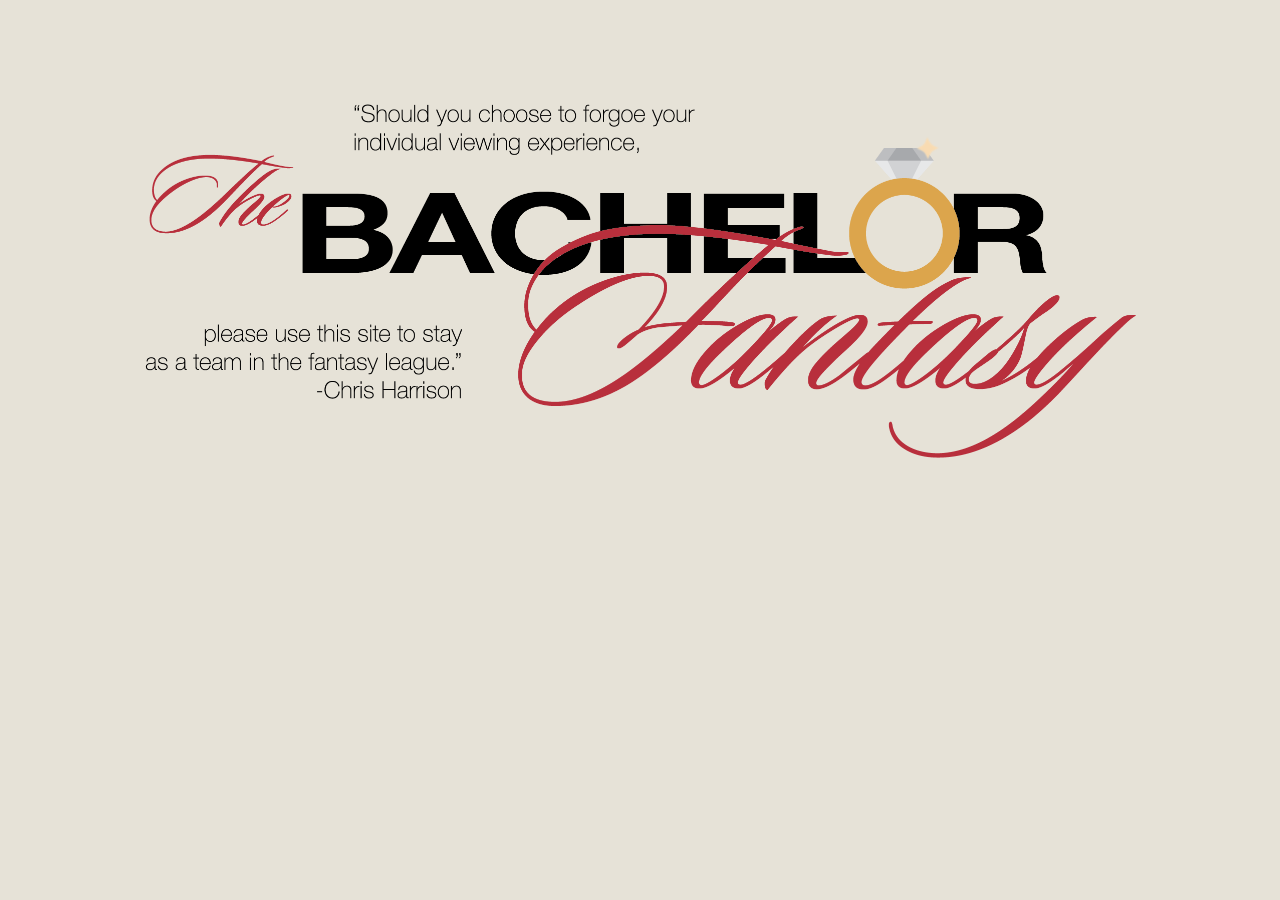
==== Final Project/index.html @ 85d30828 "Homework 5" ====
<!DOCTYPE html>
<html lang="en">
<head>
  <meta charset="utf-8">
  <meta http-equiv="X-UA-Compatible" content="IE=edge">
  <meta name="viewport" content="width=device-width, initial-scale=1">

  <title>Bachelor Fantasy</title>

  <link rel="stylesheet" href="css/normalize.css">
  <link rel="stylesheet" href="css/style.css">
</head>
<body>
	<div class="page">
		<div class="hero-logo">
			<img src="images/hero-logo-2.png" alt="hero logo">
			<!--<div class="top-quote">
				<p>"Should you choose to forgoe your</p> 
				<p>individual viewing experience,</p>
			</div>
			<div class="bottom-quote">
				<p>please use this site to stay</p>
				<p>as a team in the fantasy league."</p>
				<p>-Chris Harrison</p>
			</div> -->
		</div>
	</div>
</body>
</html>
---- Final Project/css/style.css ----
html {
	font-size: 16px;
}


body {
	background-color: #e6e2d7;
}

.page {
	max-width: 100%;
	margin: 0 auto;
}

.hero-logo {
	padding: 100px 20px 20px 20px;
	height: 600px;

}

.hero-logo p {
	margin: 0;
	z-index: .5;
	font-size: .8rem;
}

.hero-logo img {
	position: relative;
	display: block;
	margin: auto;
	max-width: 80%;
}

.top-quote, .bottom-quote {
	display: inline-block;
	position: absolute;
}

.top-quote {
	top: 15%;
	left: 30%;
}

.bottom-quote {
	top: 45%;
	left: 12%;
	text-align: right;

}
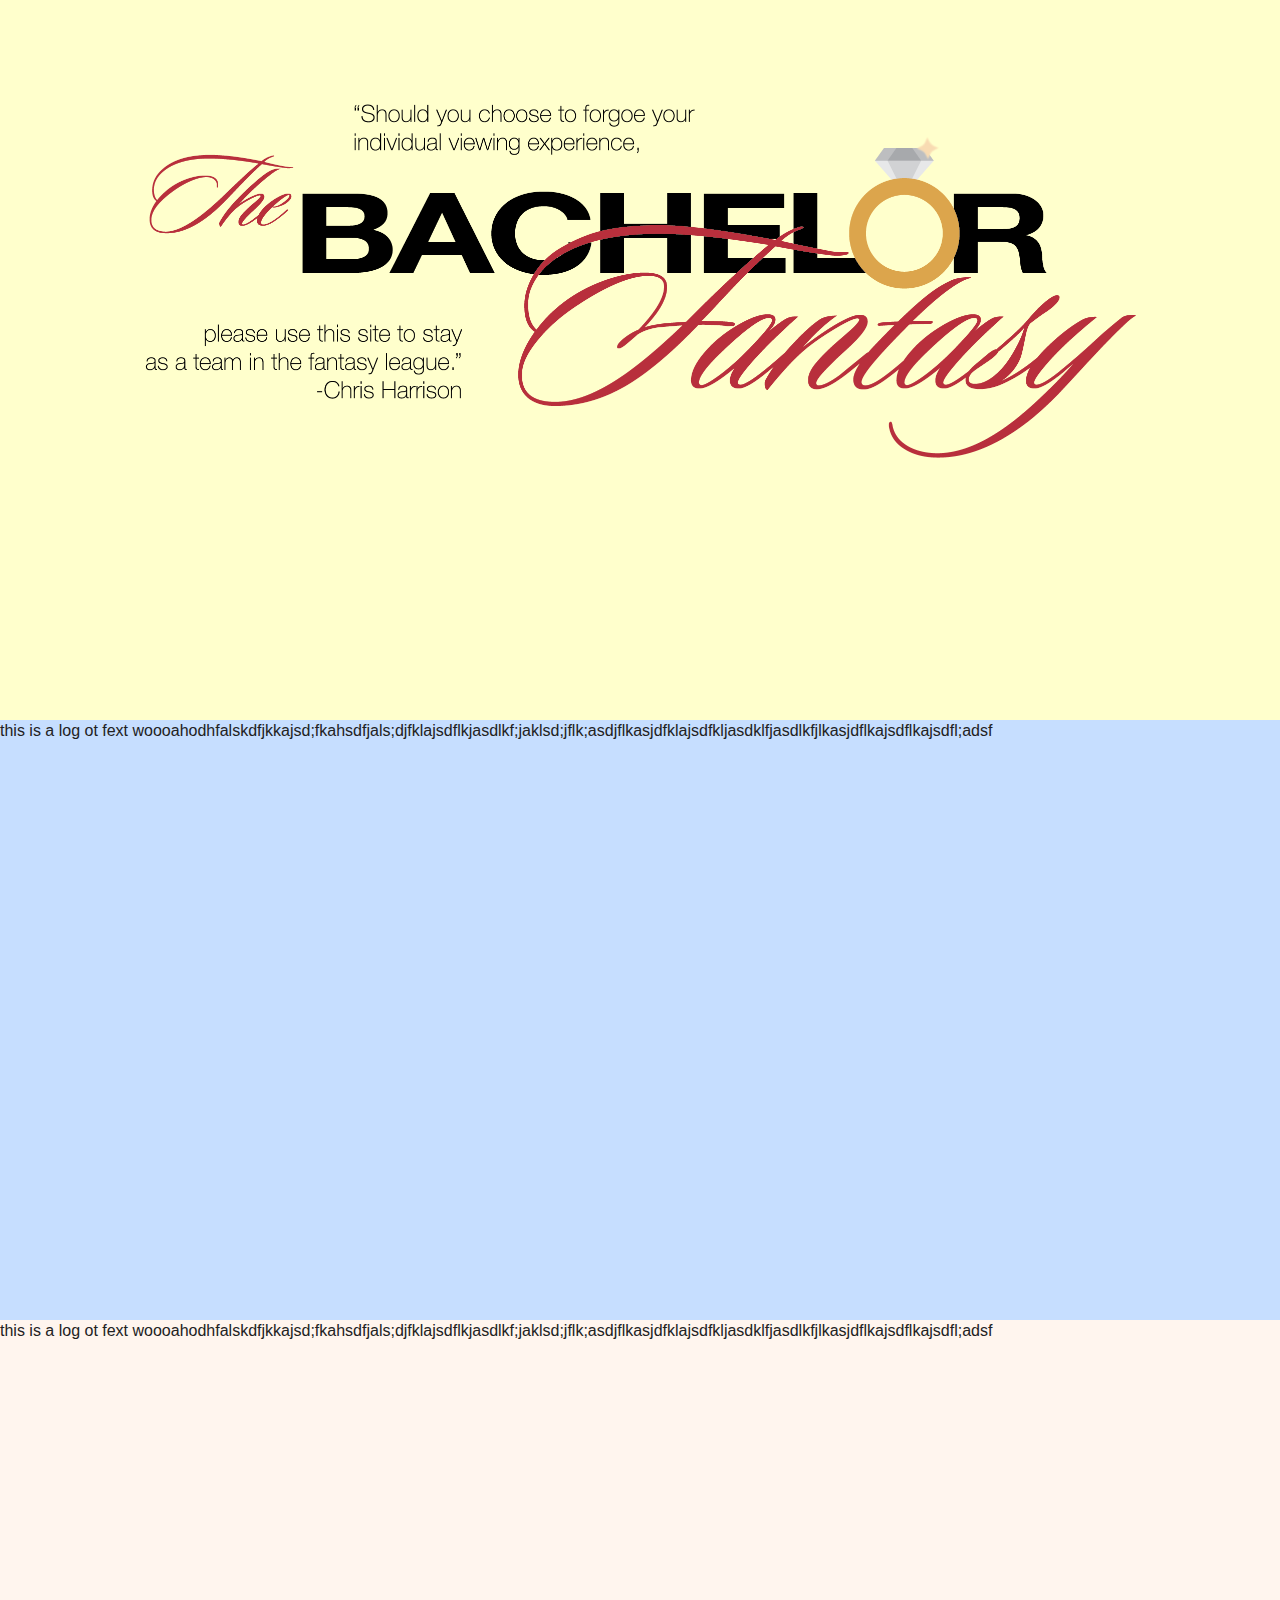
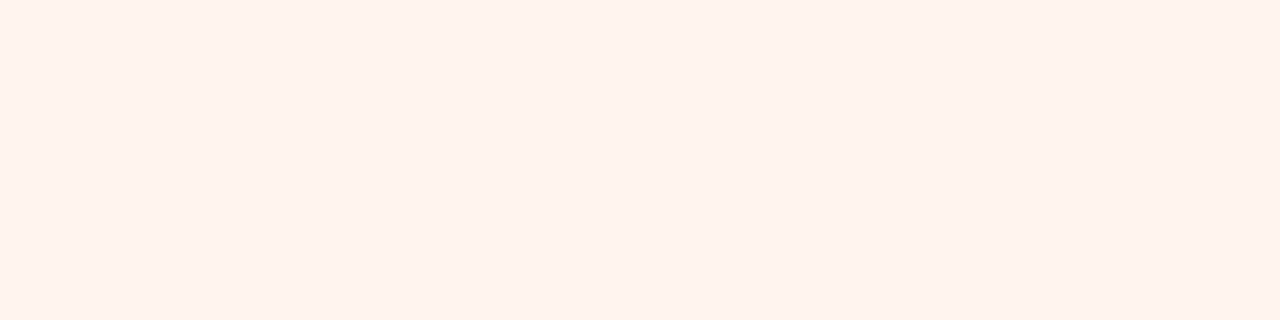
==== commit 432cc8f7: "Final Project updates" ====
--- a/Final Project/index.html
+++ b/Final Project/index.html
@@ -1,29 +1,62 @@
-<!DOCTYPE html>
-<html lang="en">
-<head>
-  <meta charset="utf-8">
-  <meta http-equiv="X-UA-Compatible" content="IE=edge">
-  <meta name="viewport" content="width=device-width, initial-scale=1">
+<!doctype html>
+<html class="no-js" lang="">
+    <head>
+        <meta charset="utf-8">
+        <meta http-equiv="X-UA-Compatible" content="IE=edge">
+        <title></title>
+        <meta name="description" content="">
+        <meta name="viewport" content="width=device-width, initial-scale=1">
 
-  <title>Bachelor Fantasy</title>
+        <link rel="apple-touch-icon" href="apple-touch-icon.png">
+        <!-- Place favicon.ico in the root directory -->
 
-  <link rel="stylesheet" href="css/normalize.css">
-  <link rel="stylesheet" href="css/style.css">
-</head>
-<body>
-	<div class="page">
-		<div class="hero-logo">
-			<img src="images/hero-logo-2.png" alt="hero logo">
-			<!--<div class="top-quote">
-				<p>"Should you choose to forgoe your</p> 
-				<p>individual viewing experience,</p>
-			</div>
-			<div class="bottom-quote">
-				<p>please use this site to stay</p>
-				<p>as a team in the fantasy league."</p>
-				<p>-Chris Harrison</p>
-			</div> -->
-		</div>
-	</div>
-</body>
-</html>+        <link rel="stylesheet" href="css/normalize.css">
+        <link rel="stylesheet" href="css/main.css">
+        <script src="js/vendor/modernizr-2.8.3.min.js"></script>
+    </head>
+    <body>
+        <!--[if lt IE 8]>
+            <p class="browserupgrade">You are using an <strong>outdated</strong> browser. Please <a href="http://browsehappy.com/">upgrade your browser</a> to improve your experience.</p>
+        <![endif]-->
+
+        <!-- Add your site or application content here -->
+
+    <div class="page">
+        <div class="hero-logo">
+            <img src="img/hero-logo-2.png" alt="hero logo">
+            <!--<div class="top-quote">
+                <p>"Should you choose to forgo your</p> 
+                <p>individual viewing experience,</p>
+            </div>
+            <div class="bottom-quote">
+                <p>please use this site to stay</p>
+                <p>as a team in the fantasy league."</p>
+                <p>-Chris Harrison</p>
+            </div> !-->
+        </div>
+        <div class="homepage-about">
+            <p>this is a log ot fext woooahodhfalskdfjkkajsd;fkahsdfjals;djfklajsdflkjasdlkf;jaklsd;jflk;asdjflkasjdfklajsdfkljasdklfjasdlkfjlkasjdflkajsdflkajsdfl;adsf</p>
+        </div>   
+        <div class="homepage-contestants">
+            <p>this is a log ot fext woooahodhfalskdfjkkajsd;fkahsdfjals;djfklajsdflkjasdlkf;jaklsd;jflk;asdjflkasjdfklajsdfkljasdklfjasdlkfjlkasjdflkajsdflkajsdfl;adsf</p>
+        </div>  
+    </div>
+
+
+
+        <script src="http://ajax.googleapis.com/ajax/libs/jquery/1.11.2/jquery.min.js"></script>
+        <script>window.jQuery || document.write('<script src="js/vendor/jquery-1.11.2.min.js"><\/script>')</script>
+        <script src="js/plugins.js"></script>
+        <script src="js/main.js"></script>
+
+        <!-- Google Analytics: change UA-XXXXX-X to be your site's ID. -->
+        <script>
+            (function(b,o,i,l,e,r){b.GoogleAnalyticsObject=l;b[l]||(b[l]=
+            function(){(b[l].q=b[l].q||[]).push(arguments)});b[l].l=+new Date;
+            e=o.createElement(i);r=o.getElementsByTagName(i)[0];
+            e.src='http://www.google-analytics.com/analytics.js';
+            r.parentNode.insertBefore(e,r)}(window,document,'script','ga'));
+            ga('create','UA-XXXXX-X','auto');ga('send','pageview');
+        </script>
+    </body>
+</html>
--- a/Final Project/css/main.css
+++ b/Final Project/css/main.css
@@ -0,0 +1,360 @@
+/*! HTML5 Boilerplate v5.0.0 | MIT License | http://h5bp.com/ */
+
+/*
+ * What follows is the result of much research on cross-browser styling.
+ * Credit left inline and big thanks to Nicolas Gallagher, Jonathan Neal,
+ * Kroc Camen, and the H5BP dev community and team.
+ */
+
+/* ==========================================================================
+   Base styles: opinionated defaults
+   ========================================================================== */
+
+html {
+    color: #222;
+    font-size: 1em;
+    line-height: 1.4;
+}
+
+/*
+ * Remove text-shadow in selection highlight:
+ * https://twitter.com/miketaylr/status/12228805301
+ *
+ * These selection rule sets have to be separate.
+ * Customize the background color to match your design.
+ */
+
+::-moz-selection {
+    background: #b3d4fc;
+    text-shadow: none;
+}
+
+::selection {
+    background: #b3d4fc;
+    text-shadow: none;
+}
+
+/*
+ * A better looking default horizontal rule
+ */
+
+hr {
+    display: block;
+    height: 1px;
+    border: 0;
+    border-top: 1px solid #ccc;
+    margin: 1em 0;
+    padding: 0;
+}
+
+/*
+ * Remove the gap between audio, canvas, iframes,
+ * images, videos and the bottom of their containers:
+ * https://github.com/h5bp/html5-boilerplate/issues/440
+ */
+
+audio,
+canvas,
+iframe,
+img,
+svg,
+video {
+    vertical-align: middle;
+}
+
+/*
+ * Remove default fieldset styles.
+ */
+
+fieldset {
+    border: 0;
+    margin: 0;
+    padding: 0;
+}
+
+/*
+ * Allow only vertical resizing of textareas.
+ */
+
+textarea {
+    resize: vertical;
+}
+
+/* ==========================================================================
+   Browser Upgrade Prompt
+   ========================================================================== */
+
+.browserupgrade {
+    margin: 0.2em 0;
+    background: #ccc;
+    color: #000;
+    padding: 0.2em 0;
+}
+
+/* ==========================================================================
+   Author's custom styles
+   ========================================================================== */
+
+
+html {
+    font-size: 16px;
+}
+
+body {
+    background-color: #ffffcc;
+}
+
+.page {
+    max-width: 100%;
+    margin: 0 auto;
+}
+
+
+/*======================
+    Hero
+    ==================*/
+
+.hero-logo {
+    padding: 100px 20px 20px 20px;
+    height: 600px;
+    background-color: #ffffcc;
+
+}
+
+.hero-logo p {
+    margin: 0;
+    z-index: .5;
+    font-size: .8rem;
+}
+
+.hero-logo img {
+    position: relative;
+    display: block;
+    margin: auto;
+    max-width: 80%;
+}
+
+.top-quote, .bottom-quote {
+    display: inline-block;
+    position: absolute;
+}
+
+.top-quote {
+    top: 15%;
+    left: 30%;
+}
+
+.bottom-quote {
+    top: 45%;
+    left: 12%;
+    text-align: right;
+
+}
+
+
+/*====================
+    Homepage About
+    =================*/
+
+.homepage-about {
+    margin: 0 auto;
+    max-width: 100%;
+    height: 600px;
+    background: #C6DEFF;
+}
+
+.homepage-about p {
+    margin: 0;
+}
+
+
+/*====================
+    Homepage Contestants
+    =================*/
+
+.homepage-contestants {
+    margin: 0 auto;
+    max-width: 100%;
+    height: 600px;
+    background: #FFF5EE;
+}
+
+.homepage-contestants p {
+    margin: 0;
+}
+
+
+
+
+
+
+
+/* ==========================================================================
+   Helper classes
+   ========================================================================== */
+
+/*
+ * Hide visually and from screen readers:
+ * http://juicystudio.com/article/screen-readers-display-none.php
+ */
+
+.hidden {
+    display: none !important;
+    visibility: hidden;
+}
+
+/*
+ * Hide only visually, but have it available for screen readers:
+ * http://snook.ca/archives/html_and_css/hiding-content-for-accessibility
+ */
+
+.visuallyhidden {
+    border: 0;
+    clip: rect(0 0 0 0);
+    height: 1px;
+    margin: -1px;
+    overflow: hidden;
+    padding: 0;
+    position: absolute;
+    width: 1px;
+}
+
+/*
+ * Extends the .visuallyhidden class to allow the element
+ * to be focusable when navigated to via the keyboard:
+ * https://www.drupal.org/node/897638
+ */
+
+.visuallyhidden.focusable:active,
+.visuallyhidden.focusable:focus {
+    clip: auto;
+    height: auto;
+    margin: 0;
+    overflow: visible;
+    position: static;
+    width: auto;
+}
+
+/*
+ * Hide visually and from screen readers, but maintain layout
+ */
+
+.invisible {
+    visibility: hidden;
+}
+
+/*
+ * Clearfix: contain floats
+ *
+ * For modern browsers
+ * 1. The space content is one way to avoid an Opera bug when the
+ *    `contenteditable` attribute is included anywhere else in the document.
+ *    Otherwise it causes space to appear at the top and bottom of elements
+ *    that receive the `clearfix` class.
+ * 2. The use of `table` rather than `block` is only necessary if using
+ *    `:before` to contain the top-margins of child elements.
+ */
+
+.clearfix:before,
+.clearfix:after {
+    content: " "; /* 1 */
+    display: table; /* 2 */
+}
+
+.clearfix:after {
+    clear: both;
+}
+
+/* ==========================================================================
+   EXAMPLE Media Queries for Responsive Design.
+   These examples override the primary ('mobile first') styles.
+   Modify as content requires.
+   ========================================================================== */
+
+@media only screen and (min-width: 35em) {
+    /* Style adjustments for viewports that meet the condition */
+}
+
+@media print,
+       (-o-min-device-pixel-ratio: 5/4),
+       (-webkit-min-device-pixel-ratio: 1.25),
+       (min-resolution: 120dpi) {
+    /* Style adjustments for high resolution devices */
+}
+
+/* ==========================================================================
+   Print styles.
+   Inlined to avoid the additional HTTP request:
+   http://www.phpied.com/delay-loading-your-print-css/
+   ========================================================================== */
+
+@media print {
+    *,
+    *:before,
+    *:after {
+        background: transparent !important;
+        color: #000 !important; /* Black prints faster:
+                                   http://www.sanbeiji.com/archives/953 */
+        box-shadow: none !important;
+        text-shadow: none !important;
+    }
+
+    a,
+    a:visited {
+        text-decoration: underline;
+    }
+
+    a[href]:after {
+        content: " (" attr(href) ")";
+    }
+
+    abbr[title]:after {
+        content: " (" attr(title) ")";
+    }
+
+    /*
+     * Don't show links that are fragment identifiers,
+     * or use the `javascript:` pseudo protocol
+     */
+
+    a[href^="#"]:after,
+    a[href^="javascript:"]:after {
+        content: "";
+    }
+
+    pre,
+    blockquote {
+        border: 1px solid #999;
+        page-break-inside: avoid;
+    }
+
+    /*
+     * Printing Tables:
+     * http://css-discuss.incutio.com/wiki/Printing_Tables
+     */
+
+    thead {
+        display: table-header-group;
+    }
+
+    tr,
+    img {
+        page-break-inside: avoid;
+    }
+
+    img {
+        max-width: 100% !important;
+    }
+
+    p,
+    h2,
+    h3 {
+        orphans: 3;
+        widows: 3;
+    }
+
+    h2,
+    h3 {
+        page-break-after: avoid;
+    }
+}
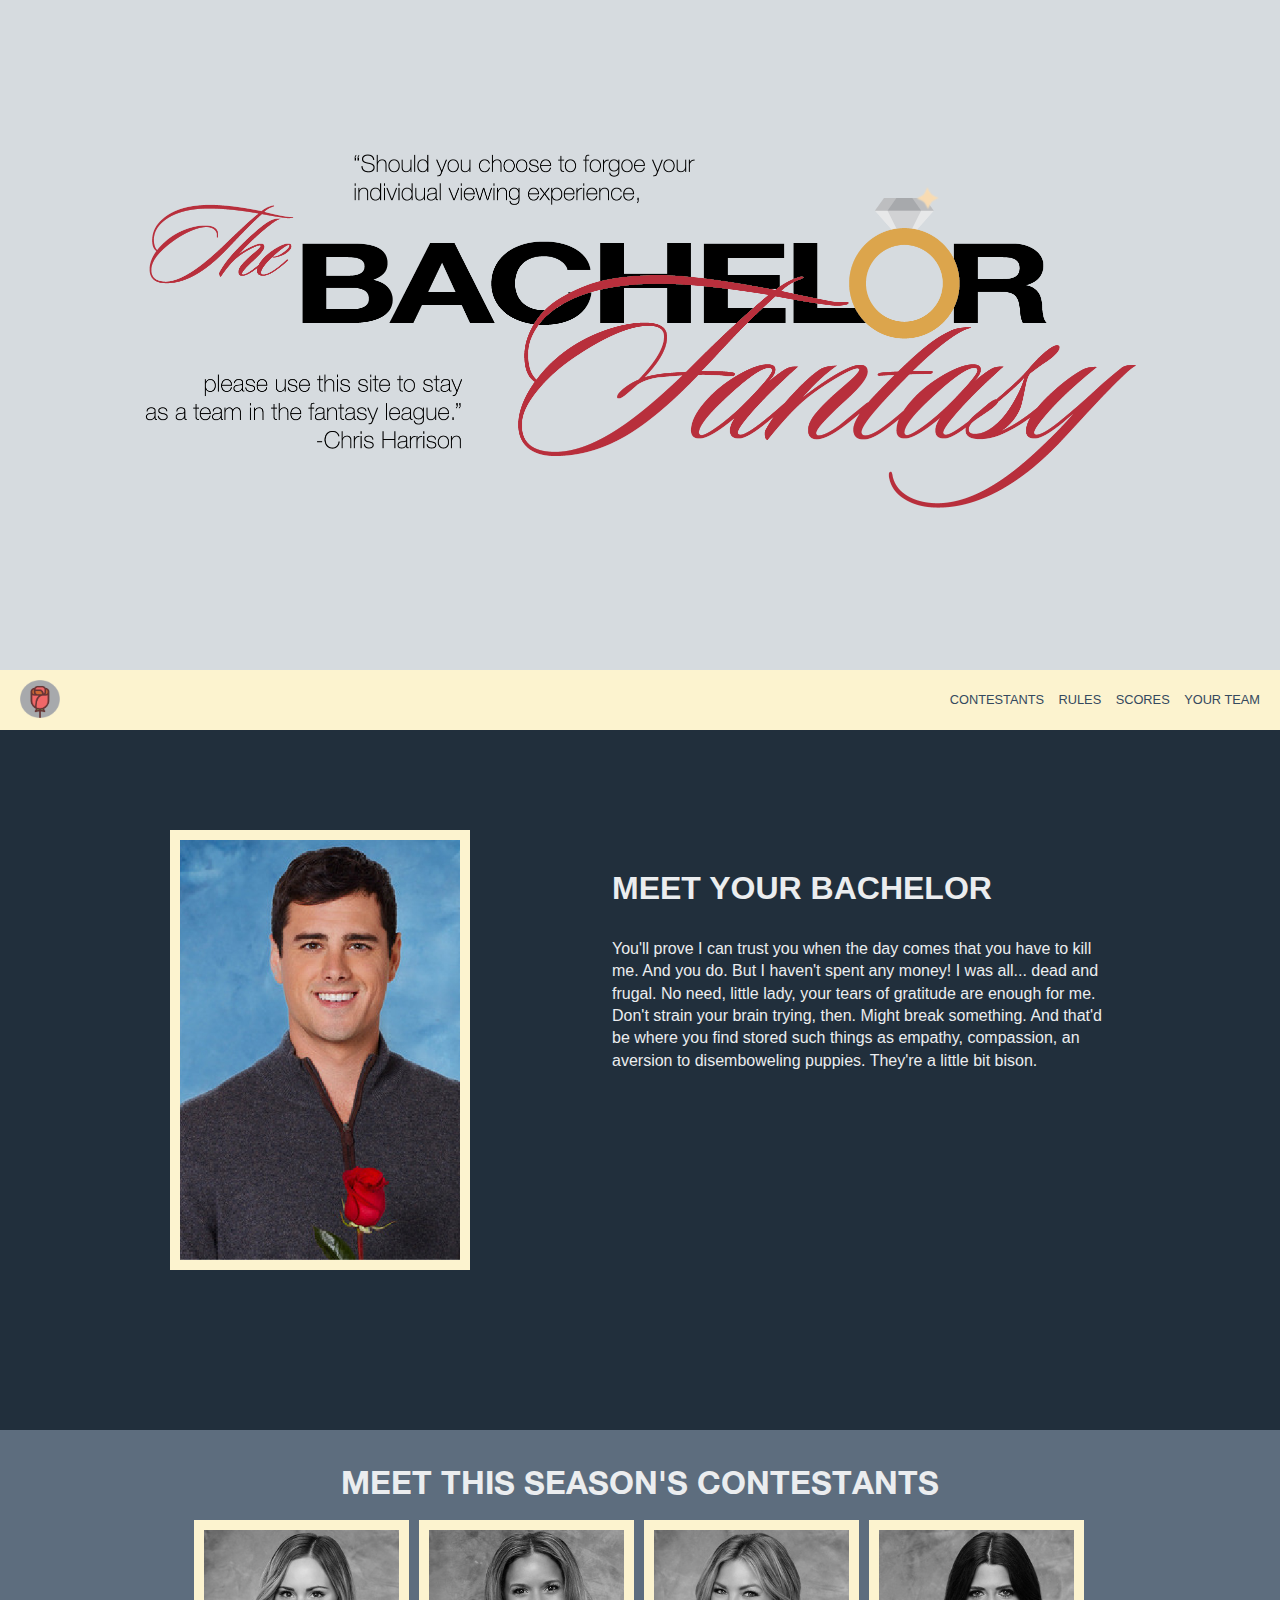
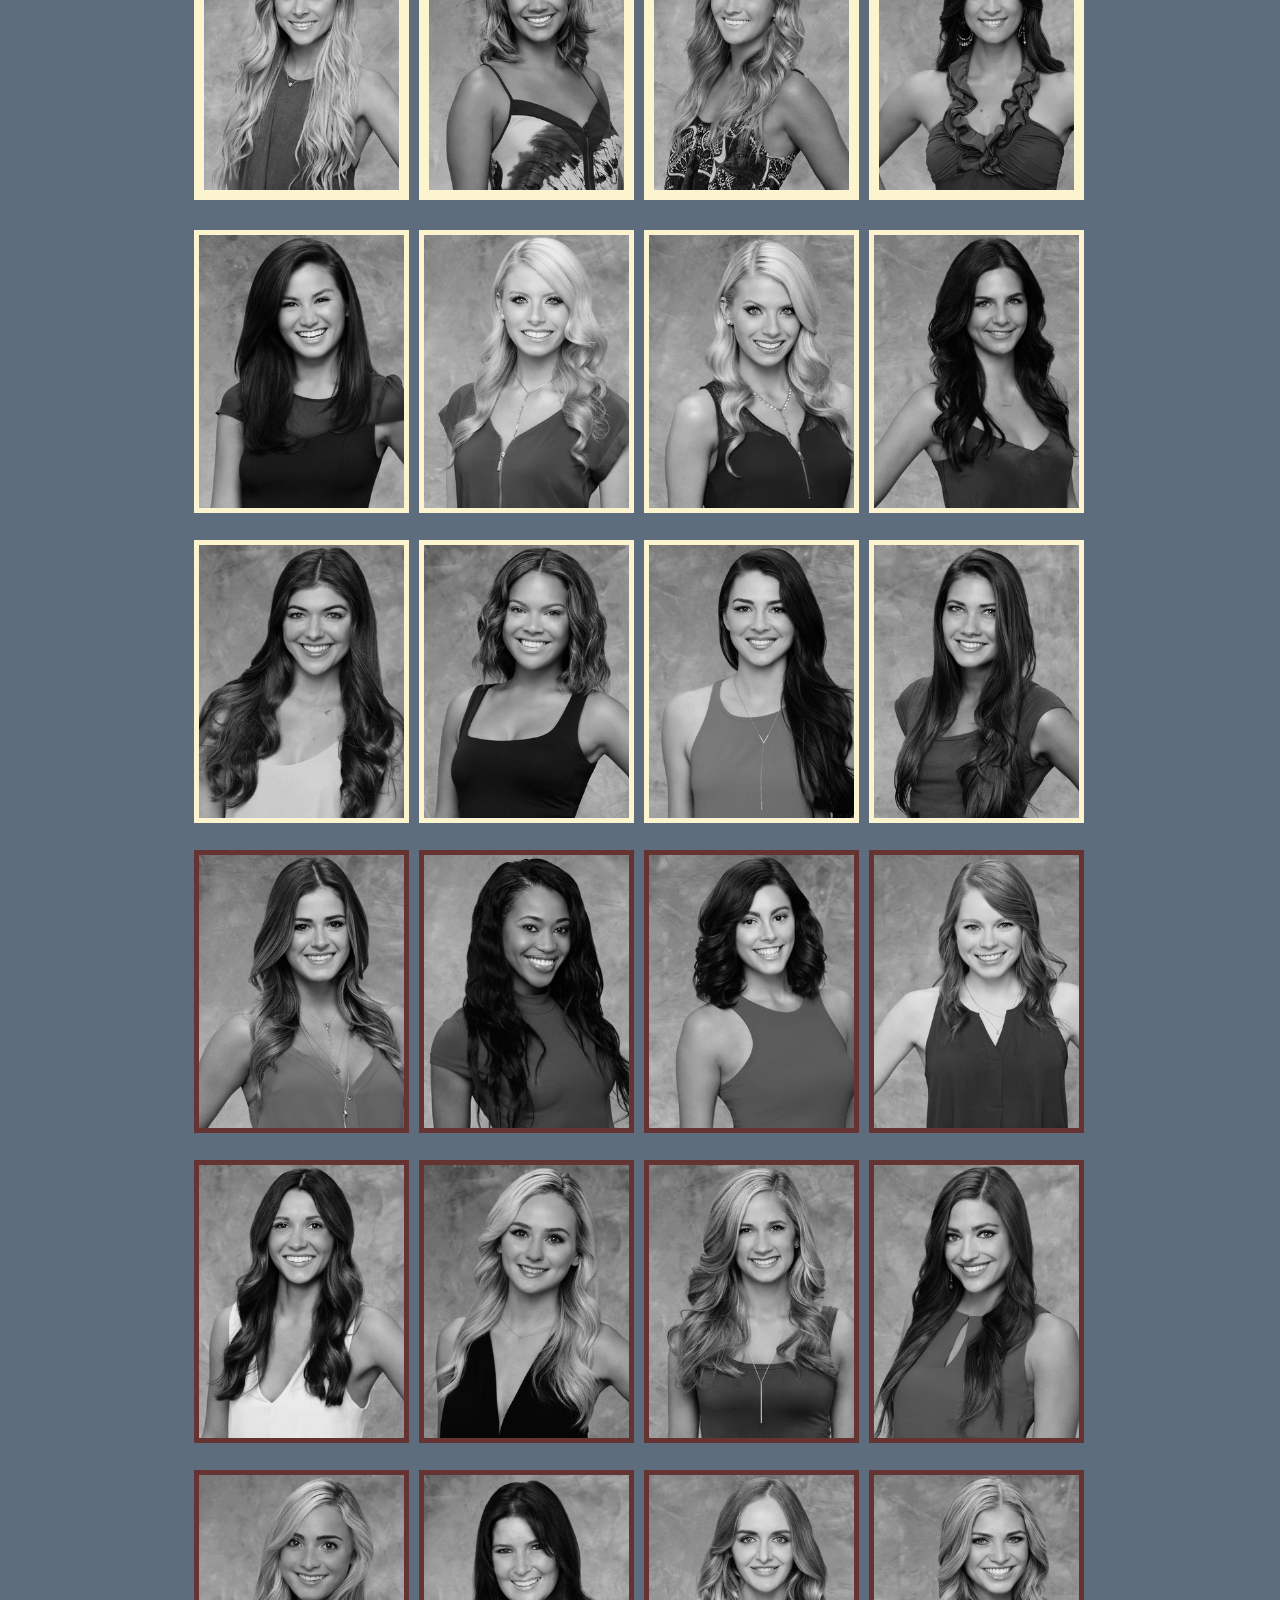
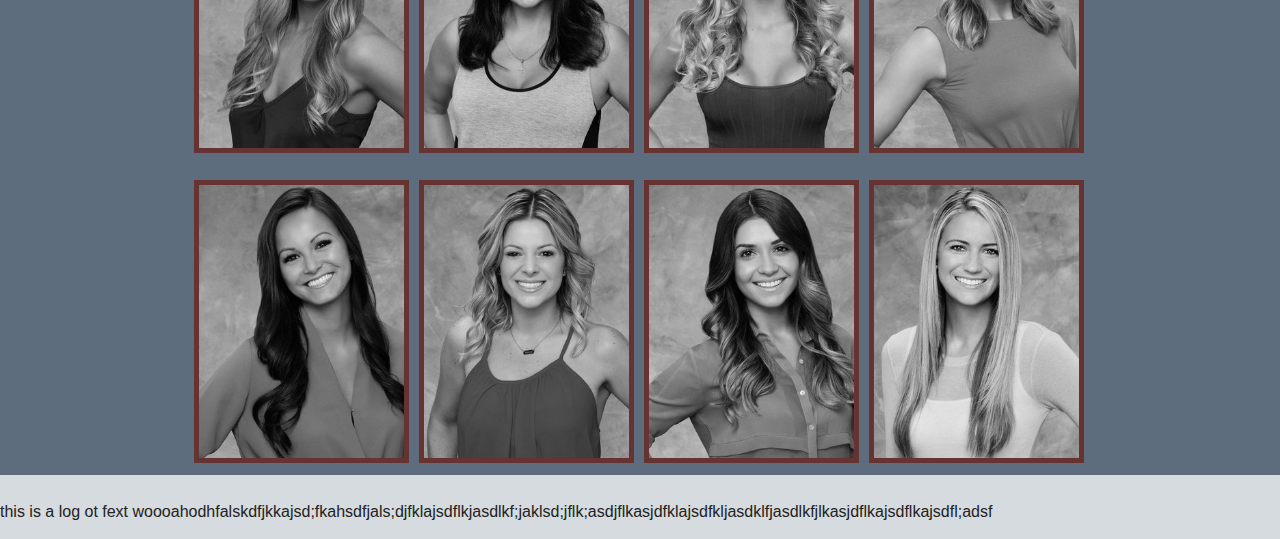
==== commit 70a6699a: "Submitting Milestone Code" ====
--- a/Final Project/index.html
+++ b/Final Project/index.html
@@ -22,24 +22,153 @@
         <!-- Add your site or application content here -->
 
     <div class="page">
-        <div class="hero-logo">
+        <div class="hero">
             <img src="img/hero-logo-2.png" alt="hero logo">
-            <!--<div class="top-quote">
-                <p>"Should you choose to forgo your</p> 
-                <p>individual viewing experience,</p>
-            </div>
-            <div class="bottom-quote">
-                <p>please use this site to stay</p>
-                <p>as a team in the fantasy league."</p>
-                <p>-Chris Harrison</p>
-            </div> !-->
+        </div>
+        <div class="nav-bar">
+            <img src="img/rose.png" alt="Rose">
+            <nav>
+                <ul>
+                    <li>Contestants</li>
+                    <li>Rules</li>
+                    <li>Scores</li>
+                    <li>Your Team</li>
+                </ul> 
+            </nav>
         </div>
         <div class="homepage-about">
-            <p>this is a log ot fext woooahodhfalskdfjkkajsd;fkahsdfjals;djfklajsdflkjasdlkf;jaklsd;jflk;asdjflkasjdfklajsdfkljasdklfjasdlkfjlkasjdflkajsdflkajsdfl;adsf</p>
+            <div class="homepage-about-container">
+                <div class="homepage-about-column1">
+                    <img src="img/benhiggens.jpg" alt="Ben Higgens">
+                </div>
+                <div class="homepage-about-column2">
+                    <h2>Meet Your Bachelor</h2>
+                    <p>You'll prove I can trust you when the day comes that you have to kill me. And you do. But I haven't spent any money! I was all... dead and frugal. No need, little lady, your tears of gratitude are enough for me. Don't strain your brain trying, then. Might break something. And that'd be where you find stored such things as empathy, compassion, an aversion to disemboweling puppies. They're a little bit bison.</p>
+                </div>
+            </div>
         </div>   
         <div class="homepage-contestants">
+            <div class="homepage-contestants-header">
+                <h2>Meet This Season's Contestants</h2>
+            </div>
+            <div class="contestant-row">
+                <div class="contestant-photo">
+                    <img id="amanda" src="img/amanda.jpg" alt="Amanda">
+                </div>
+                <div class="contestant-photo">
+                    <img id="amber" src="img/amber.jpg" alt="Amber">
+                </div>
+                <div class="contestant-photo">
+                    <img id="becca" src="img/becca.jpg" alt="Becca">
+                </div> 
+                <div class="contestant-photo">
+                    <img id="breanne" src="img/breanne.jpg" alt="Breanne">
+                </div>    
+            </div>
+
+                <div class="contestant-dropdown-1">
+                    <div class="amanda-bio">
+                        <h3>Amanda</h3>
+                        <p>here's some stuff about amanda</p>
+                    </div>
+                    <div class="amber-bio">
+                        <h3>Amber</h3>
+                        <p>here's some stuff about amber</p>
+                    </div>
+                    <div class="becca-bio">
+                    </div>
+                    <div class="breanne-bio">
+                    </div>
+                </div>
+
+            <div class="contestant-row">
+                <div class="contestant-photo">
+                    <img id="caila" src="img/caila.jpg" alt="Caila">
+                </div>
+                <div class="contestant-photo">
+                    <img id="emily" src="img/emily.jpg" alt="Emily">
+                </div>
+                <div class="contestant-photo">
+                    <img id="haley" src="img/haley.jpg" alt="Haley">
+                </div> 
+                <div class="contestant-photo">
+                    <img id="izzy" src="img/izzy.jpg" alt="Izzy">
+                </div> 
+            </div>
+            <div class="contestant-row">
+                <div class="contestant-photo">
+                    <img id="jackie" src="img/jackie.jpg" alt="Jackie">
+                </div>
+                <div class="contestant-photo">
+                    <img id="jami" src="img/jami.jpg" alt="Jami">
+                </div>
+                <div class="contestant-photo">
+                    <img id="jennifer" src="img/jennifer.jpg" alt="Jennifer">
+                </div> 
+                <div class="contestant-photo">
+                    <img id="jessica" src="img/jessica.jpg" alt="Jessica">
+                </div> 
+            </div>
+            <div class="contestant-row">
+                <div class="contestant-photo">
+                    <img id="jojo" src="img/jojo.jpg" alt="JoJo">
+                </div>
+                <div class="contestant-photo">
+                    <img id="jubilee" src="img/jubilee.jpg" alt="Jubilee">
+                </div>
+                <div class="contestant-photo">
+                    <img id="lace" src="img/lace.jpg" alt="lace">
+                </div> 
+                <div class="contestant-photo">
+                    <img id="laura" src="img/laura.jpg" alt="Laura">
+                </div> 
+            </div>
+            <div class="contestant-row">
+                <div class="contestant-photo">
+                    <img id="lb" src="img/lb.jpg" alt="LB">
+                </div>
+                <div class="contestant-photo">
+                    <img id="laurenb" src="img/laurenb.jpg" alt="Lauren B">
+                </div>
+                <div class="contestant-photo">
+                    <img id="laurenh" src="img/laurenh.jpg" alt="Lauren H">
+                </div> 
+                <div class="contestant-photo">
+                    <img id="laurenr" src="img/laurenr.jpg" alt="Lauren R">
+                </div> 
+            </div>
+            <div class="contestant-row">
+                <div class="contestant-photo">
+                    <img id="leah" src="img/leah.jpg" alt="Leah">
+                </div>
+                <div class="contestant-photo">
+                    <img id="maegan" src="img/maegan.jpg" alt="Maegan">
+                </div>
+                <div class="contestant-photo">
+                    <img id="mandi" src="img/mandi.jpg" alt="Mandi">
+                </div> 
+                <div class="contestant-photo">
+                    <img id="olivia" src="img/olivia.jpg" alt="Olivia">
+                </div> 
+            </div>
+            <div class="contestant-row">
+                <div class="contestant-photo">
+                    <img id="rachel" src="img/rachel.jpg" alt="Rachel">
+                </div>
+                <div class="contestant-photo">
+                    <img id="samantha" src="img/samantha.jpg" alt="Samantha">
+                </div>
+                <div class="contestant-photo">
+                    <img id="shushanna" src="img/shushanna.jpg" alt="Shushanna">
+                </div> 
+                <div class="contestant-photo">
+                    <img id="tiara" src="img/tiara.jpg" alt="Tiara">
+                </div> 
+            </div>
+        </div>  
+        <div class="homepage-rules">
             <p>this is a log ot fext woooahodhfalskdfjkkajsd;fkahsdfjals;djfklajsdflkjasdlkf;jaklsd;jflk;asdjflkasjdfklajsdfkljasdklfjasdlkfjlkasjdflkajsdflkajsdfl;adsf</p>
-        </div>  
+        </div> 
     </div>
 
 
--- a/Final Project/css/main.css
+++ b/Final Project/css/main.css
@@ -33,6 +33,15 @@
     background: #b3d4fc;
     text-shadow: none;
 }
+
+
+html {
+  box-sizing: border-box;
+}
+*, *:before, *:after {
+  box-sizing: inherit;
+}
+
 
 /*
  * A better looking default horizontal rule
@@ -95,13 +104,16 @@
    Author's custom styles
    ========================================================================== */
 
+ @font-face { font-family: HelveticaNeue; src: url('../fonts/HelveticaNeue.ttf'); } 
+ @font-face { font-family: HelveticaNeue; font-weight: bold; src: url('../fonts/HelveticaNeueBold.ttf');}
+
 
 html {
     font-size: 16px;
 }
 
 body {
-    background-color: #ffffcc;
+    background-color: #D6DBDF;
 }
 
 .page {
@@ -109,86 +121,414 @@
     margin: 0 auto;
 }
 
+h2 {
+    font-family: HelveticaNeueBold, sans-serif; 
+    text-transform: uppercase;
+    font-size: 2rem;
+}
 
 /*======================
     Hero
     ==================*/
 
-.hero-logo {
-    padding: 100px 20px 20px 20px;
-    height: 600px;
-    background-color: #ffffcc;
-
-}
-
-.hero-logo p {
+.hero {
+    padding: 150px 20px 0px 20px;
+    height: 670px;
+    background-color: #D6DBDF;
+}
+
+.hero p {
     margin: 0;
     z-index: .5;
     font-size: .8rem;
 }
 
-.hero-logo img {
+.hero img {
     position: relative;
     display: block;
     margin: auto;
     max-width: 80%;
 }
 
-.top-quote, .bottom-quote {
+.nav-bar {
+    position: relative;
+    width: 100%;
+    height: 60px;
+    z-index: 100;
+    background-color: #FCF3CF;
+    margin-bottom: -60px;
+}
+
+.navbar-scrolled {
+    width: 100%;
+    position: fixed;
+    top: 0;
+    box-shadow: 0 2px 3px rgba(0,0,0, .4);
+}
+
+.nav-bar img {
     display: inline-block;
-    position: absolute;
-}
-
-.top-quote {
-    top: 15%;
-    left: 30%;
-}
-
-.bottom-quote {
-    top: 45%;
-    left: 12%;
-    text-align: right;
-
-}
-
+    float: left;
+}
+
+nav {
+    display: inline-block;
+    float: right;
+}
+
+
+nav ul {
+    list-style: none;
+}
+
+nav ul li {
+    display: inline-block;
+    padding: 5px;
+    font-size: .8rem;
+    text-transform: uppercase;
+    color: #34495E;
+}
+
+nav ul li:last-child {
+    padding-right: 20px;
+}
+
+.nav-bar img {
+    max-height: 80%;
+    padding-left: 20px;
+    padding-top: 10px;
+}
 
 /*====================
     Homepage About
     =================*/
 
 .homepage-about {
+    position: relative;
+    top: 60px;
     margin: 0 auto;
     max-width: 100%;
+    height: 700px;
+    background: #5D6D7E;
+    background: #212F3C;
+    padding-top: 50px;
+}
+
+.homepage-about-container {
+    width: 75%;
     height: 600px;
-    background: #C6DEFF;
-}
-
-.homepage-about p {
-    margin: 0;
-}
+    margin: 0 auto;
+    /*border: 1px solid black;*/
+}
+
+.homepage-about-column1 {
+    display: inline-block;
+    float: left;
+    /*border: 1px solid black;*/
+    width: 45%;
+    padding: 50px 10px 0 10px;
+}
+
+.homepage-about-column2 {
+    display: inline-block;
+    float: left;
+    /*border: 1px solid black;*/
+    width: 55%;
+    padding: 50px 10px 0 20px;
+}
+
+.homepage-about img {
+    max-width: 300px;
+    border: 10px solid #FCF3CF;
+}
+
+.homepage-about p, h2 {
+    color: #EBEDEF;
+}
+
 
 
 /*====================
     Homepage Contestants
     =================*/
 
+
 .homepage-contestants {
+    position: relative;
+    top: 60px;
     margin: 0 auto;
     max-width: 100%;
-    height: 600px;
-    background: #FFF5EE;
+    max-height: 100%;
+    /*background: #FFF5EE; */
+    background: #5D6D7E;
 }
 
 .homepage-contestants p {
     margin: 0;
 }
 
-
-
-
-
-
-
+.homepage-contestants-header {
+    width: 600px;
+    margin: 0 auto;
+}
+
+.homepage-contestants h2 {
+    margin: 0px;
+    padding-top: 30px;
+    text-align: center;
+    font-family: HelveticaNeue;
+    font-size: 2rem;
+}
+
+.contestant-row {
+    margin: 0 auto;
+    width: 903px;
+    height: 300px;
+    margin-top: 10px;
+    margin-bottom: 10px;
+}
+
+.contestant-photo {
+    display: inline-block;
+    float: left;
+    width: 225px;
+    height: 300px;
+}
+
+.contestant-row:last-child {
+    padding-bottom: 20px;
+}
+
+.contestant-dropdown-1 {
+    height: 300px;
+    width: 100%;
+    background-color: #ffad86;
+    margin-top: -22px;
+    display: none;
+}
+
+/*====================
+    Contestant Bios
+    =================*/
+
+        .amanda-bio {
+            width: 75%;
+            height: 300px;
+            margin: 0 auto;
+            padding: 10px;
+            display: none;
+        }
+        .amber-bio {
+            width: 75%;
+            height: 300px;
+            margin: 0 auto;
+            padding: 10px;
+            border: 1px solid black;
+            display: none;
+        }
+        .becca-bio {
+            width: 75%;
+            height: 300px;
+            margin: 0 auto;
+            padding: 10px;
+            border: 1px solid black;
+            display: none;
+        }
+        .breanne-bio {
+            width: 75%;
+            height: 300px;
+            margin: 0 auto;
+            padding: 10px;
+            border: 1px solid black;
+            display: none;
+        }
+
+
+        .caila-bio {
+            width: 75%;
+            height: 300px;
+            margin: 0 auto;
+            padding: 10px;
+            border: 1px solid black;
+            display: none;
+        }
+        .emily-bio {
+            width: 75%;
+            height: 300px;
+            margin: 0 auto;
+            padding: 10px;
+            border: 1px solid black;
+            display: none;
+        }
+        .haley-bio {
+            width: 75%;
+            height: 300px;
+            margin: 0 auto;
+            padding: 10px;
+            border: 1px solid black;
+            display: none;
+        }
+        .izzy-bio {
+            width: 75%;
+            height: 300px;
+            margin: 0 auto;
+            padding: 10px;
+            border: 1px solid black;
+            display: none;
+        }
+
+
+
+/*====================
+     Contestants
+    =================*/
+
+        #amanda {
+            width: 215px;
+            margin: 5px;
+            border: 10px solid #FCF3CF;
+        }
+        #amber {
+            width: 215px;
+            margin: 5px;
+            border: 10px solid #FCF3CF;
+        }
+        #becca {
+            width: 215px;
+            margin: 5px;
+            border: 10px solid #FCF3CF;
+        }
+        #breanne {
+            width: 215px;
+            margin: 5px;
+            border: 10px solid #FCF3CF;
+        }
+        #caila {
+            width: 215px;
+            margin: 5px;
+            border: 5px solid #FCF3CF;
+        }
+        #emily {
+            width: 215px;
+            margin: 5px;
+            border: 5px solid #FCF3CF;
+        }
+        #haley {
+            width: 215px;
+            margin: 5px;
+            border: 5px solid #FCF3CF;
+        }
+        #izzy {
+            width: 215px;
+            margin: 5px;
+            border: 5px solid #FCF3CF;
+        }
+        #jackie {
+            width: 215px;
+            margin: 5px;
+            border: 5px solid #FCF3CF;
+        }
+        #jami {
+            width: 215px;
+            margin: 5px;
+            border: 5px solid #FCF3CF;
+        }
+        #jennifer {
+            width: 215px;
+            margin: 5px;
+            border: 5px solid #FCF3CF;
+        }
+        #jessica {
+            width: 215px;
+            margin: 5px;
+            border: 5px solid #FCF3CF;
+        }
+        #jojo {
+            width: 215px;
+            margin: 5px;
+            border: 5px solid #663333;
+        }
+        #jubilee {
+            width: 215px;
+            margin: 5px;
+            border: 5px solid #663333;
+        }
+        #lace {
+            width: 215px;
+            margin: 5px;
+            border: 5px solid #663333;
+        }
+        #laura {
+            width: 215px;
+            margin: 5px;
+            border: 5px solid #663333;
+        }
+        #lb {
+            width: 215px;
+            margin: 5px;
+            border: 5px solid #663333;
+        }
+        #laurenb {
+            width: 215px;
+            margin: 5px;
+            border: 5px solid #663333;
+        }
+        #laurenh {
+            width: 215px;
+            margin: 5px;
+            border: 5px solid #663333;
+        }
+        #laurenr {
+            width: 215px;
+            margin: 5px;
+            border: 5px solid #663333;
+        }
+        #leah {
+            width: 215px;
+            margin: 5px;
+            border: 5px solid #663333;
+        }
+        #maegan {
+            width: 215px;
+            margin: 5px;
+            border: 5px solid #663333;
+        }
+        #mandi {
+            width: 215px;
+            margin: 5px;
+            border: 5px solid #663333;
+        }
+        #olivia {
+            width: 215px;
+            margin: 5px;
+            border: 5px solid #663333;
+        }
+        #rachel {
+            width: 215px;
+            margin: 5px;
+            border: 5px solid #663333;
+        }
+        #samantha {
+            width: 215px;
+            margin: 5px;
+            border: 5px solid #663333;
+        }
+        #shushanna {
+            width: 215px;
+            margin: 5px;
+            border: 5px solid #663333;
+        }
+        #tiara {
+            width: 215px;
+            margin: 5px;
+            border: 5px solid #663333;
+        }
+
+
+.homepage-rules {
+    padding-top: 60px;
+    background-color: #D6DBDF;
+}
 /* ==========================================================================
    Helper classes
    ========================================================================== */
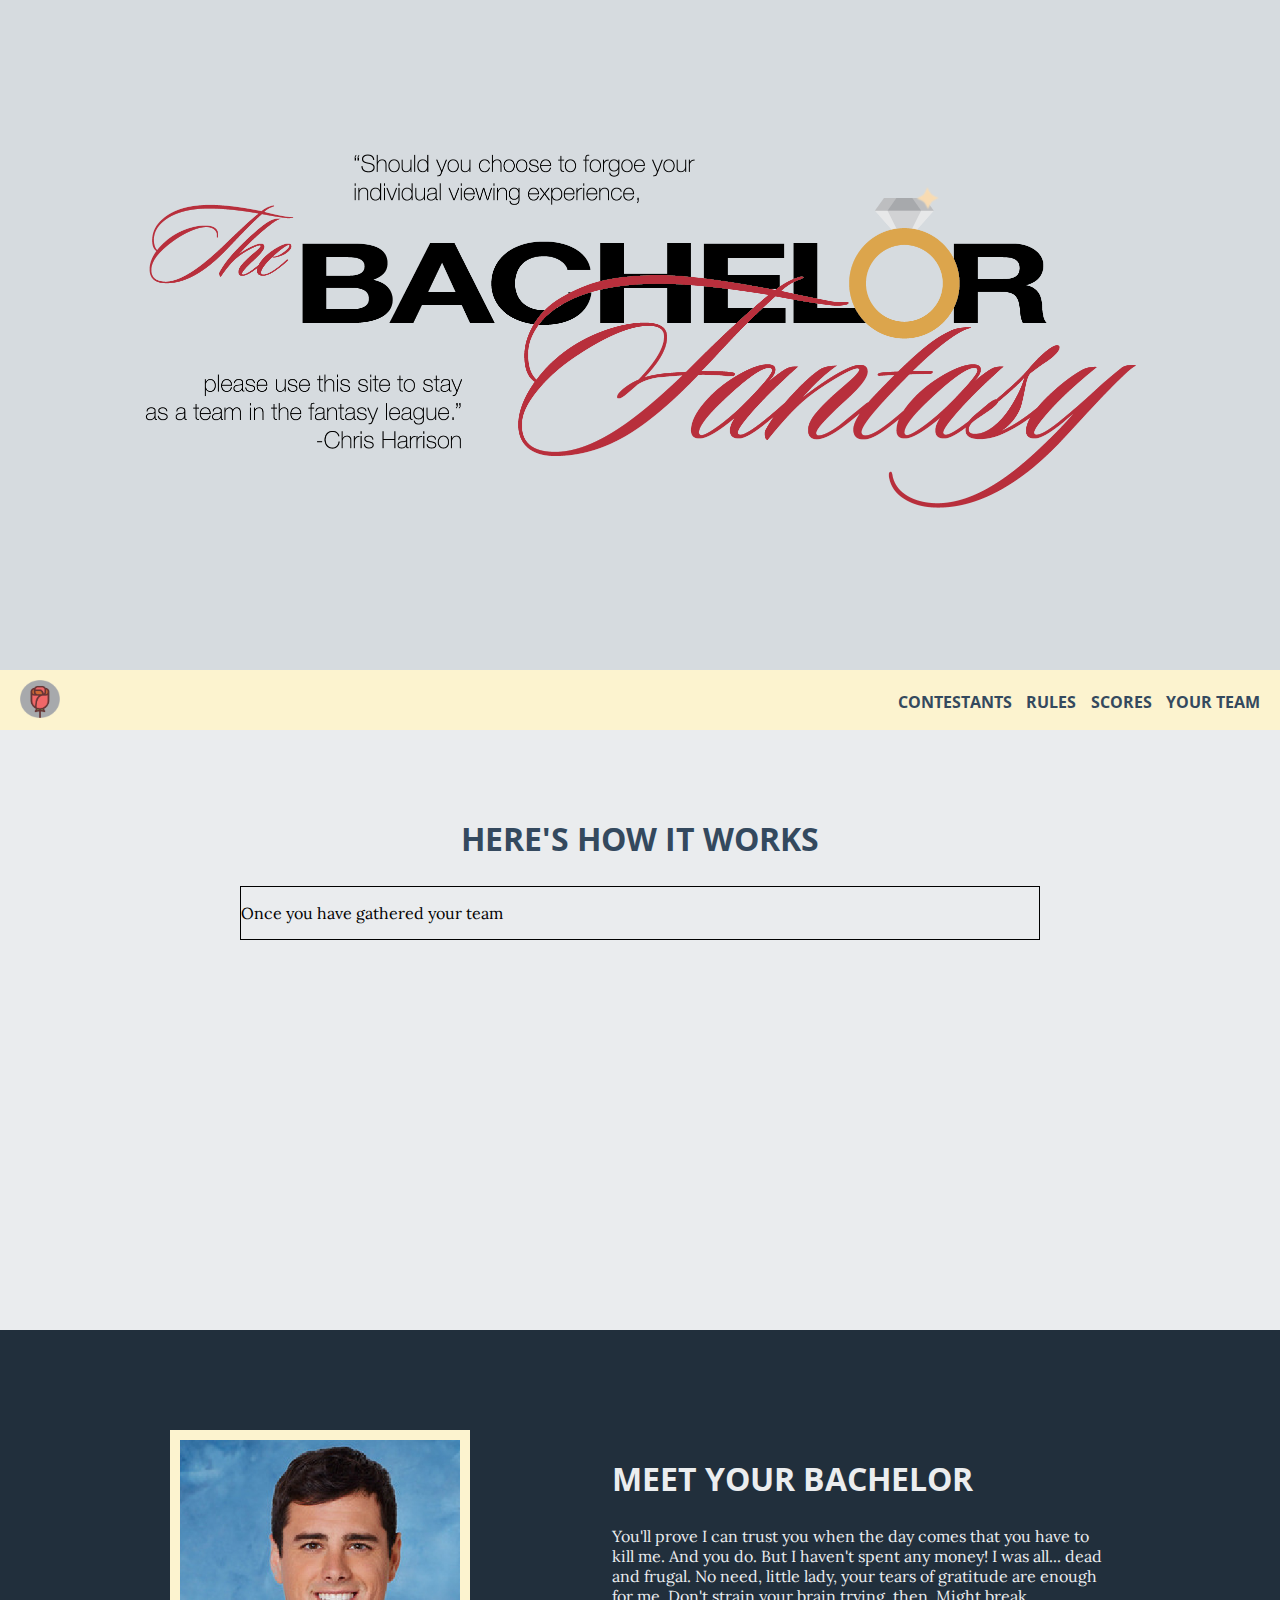
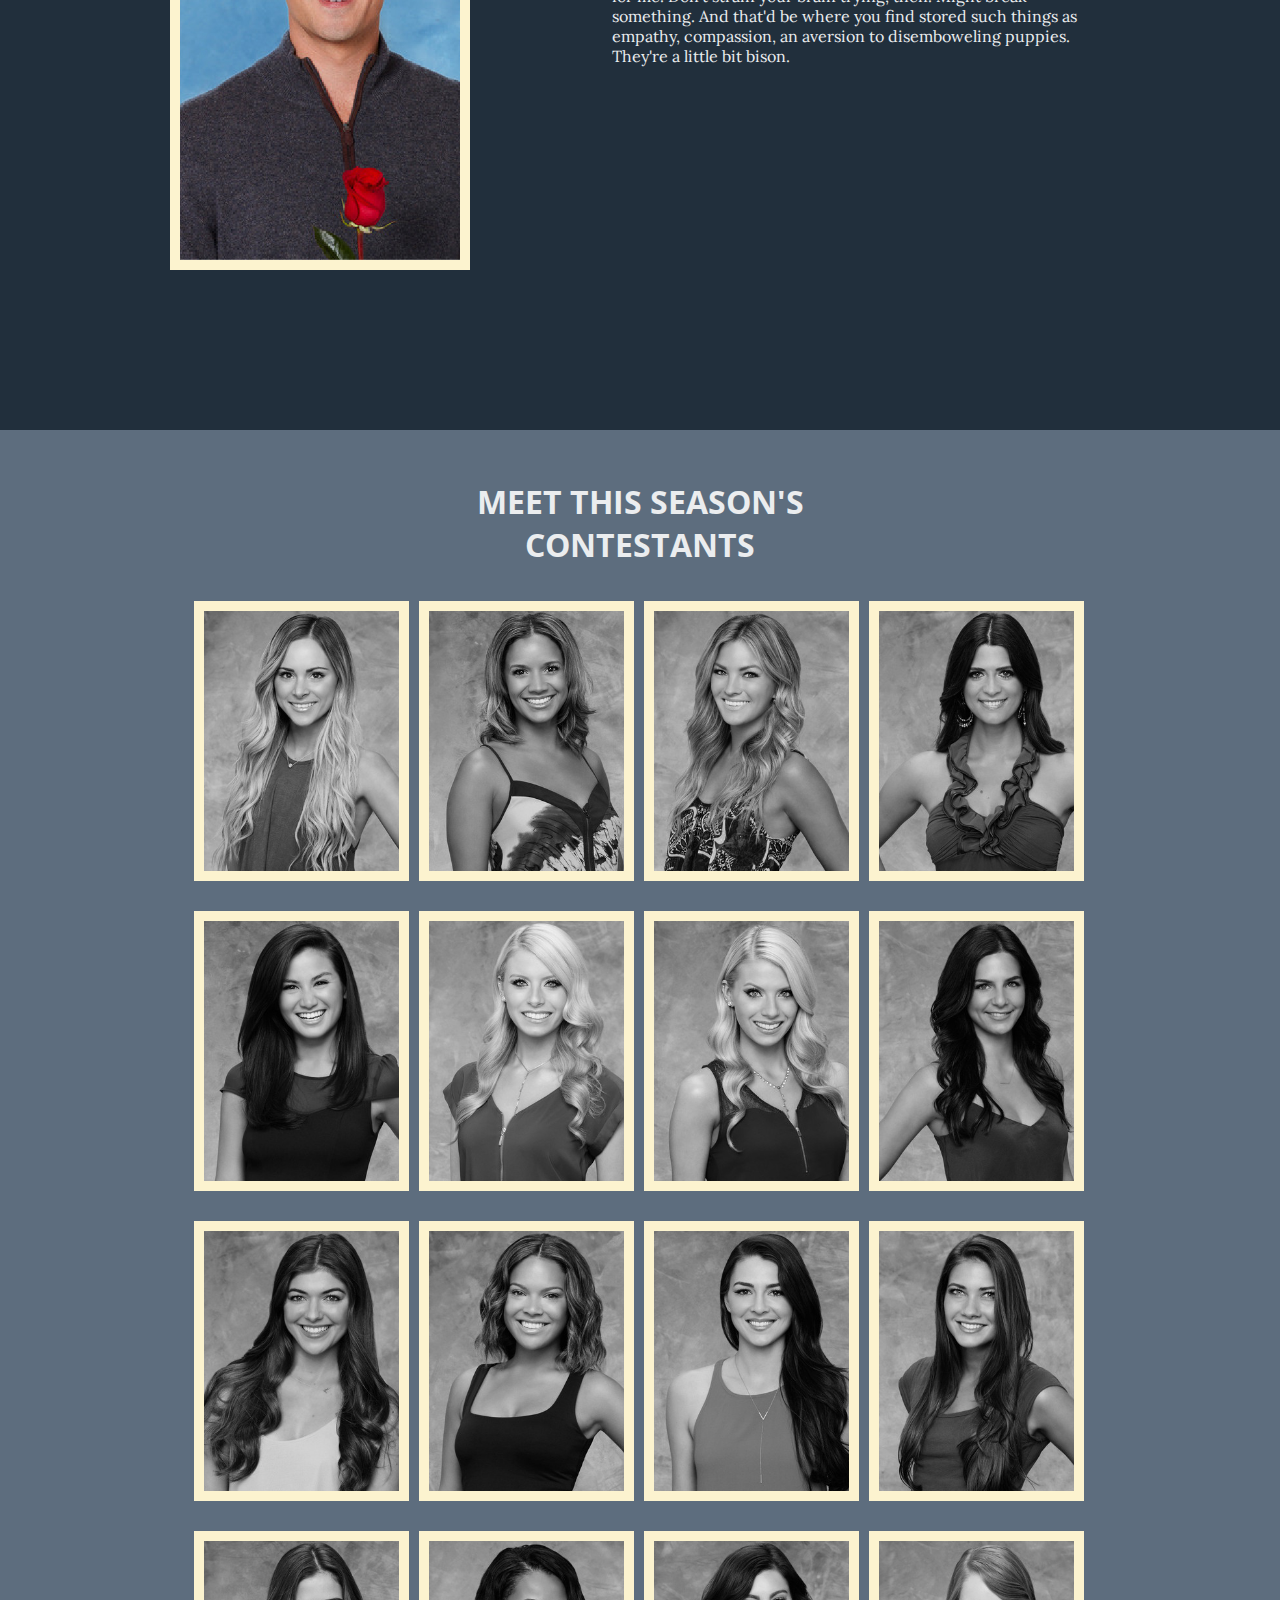
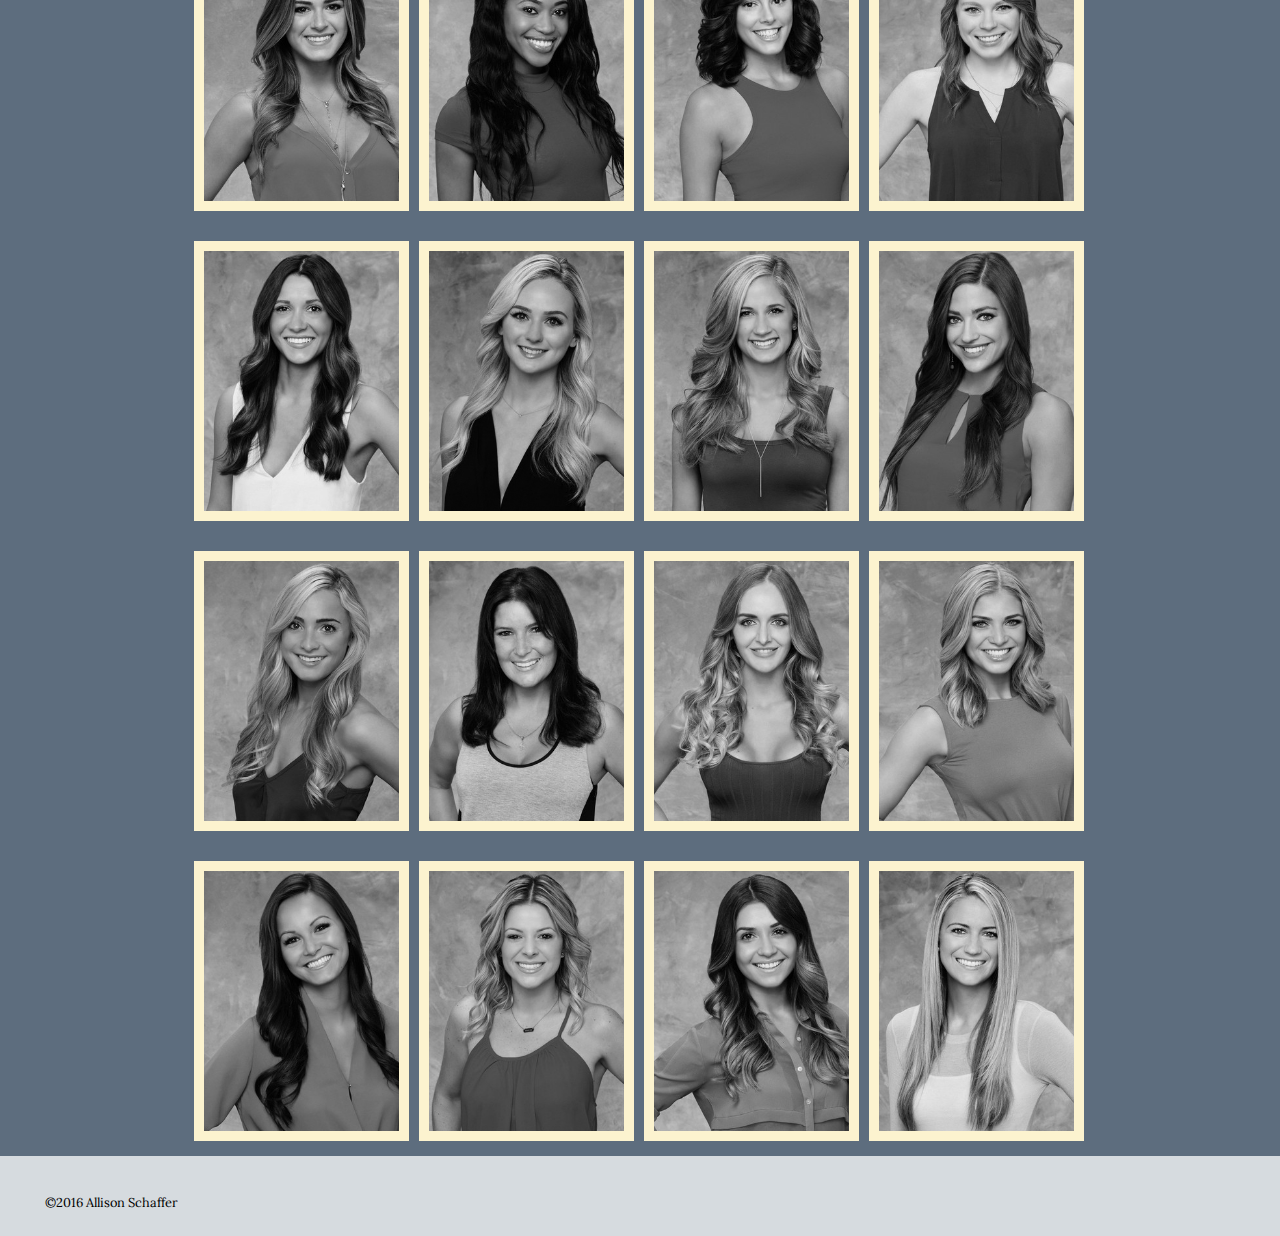
==== commit a172ceb4: "More Edits" ====
--- a/Final Project/index.html
+++ b/Final Project/index.html
@@ -12,7 +12,10 @@
 
         <link rel="stylesheet" href="css/normalize.css">
         <link rel="stylesheet" href="css/main.css">
+        <link href='https://fonts.googleapis.com/css?family=Open+Sans+Condensed:300,300italic,700' rel='stylesheet' type='text/css'>
+        <link href='https://fonts.googleapis.com/css?family=Lora:400,700italic,700,400italic' rel='stylesheet' type='text/css'>
         <script src="js/vendor/modernizr-2.8.3.min.js"></script>
+
     </head>
     <body>
         <!--[if lt IE 8]>
@@ -36,6 +39,12 @@
                 </ul> 
             </nav>
         </div>
+        <div class="homepage-rules">
+            <h2>Here's How It Works</h2>
+            <div class="rules-container">
+                <p>Once you have gathered your team</p>
+            </div>
+        </div> 
         <div class="homepage-about">
             <div class="homepage-about-container">
                 <div class="homepage-about-column1">
@@ -51,124 +60,244 @@
             <div class="homepage-contestants-header">
                 <h2>Meet This Season's Contestants</h2>
             </div>
-            <div class="contestant-row">
-                <div class="contestant-photo">
+
+            <div class="contestant-row">
+                <div class="contestant">
                     <img id="amanda" src="img/amanda.jpg" alt="Amanda">
-                </div>
-                <div class="contestant-photo">
+                    <div class="js-contestant-bio">
+                        <h3>Amanda</h3>
+                        <p>Copy</p>
+                    </div>
+                </div>
+                <div class="contestant">
                     <img id="amber" src="img/amber.jpg" alt="Amber">
-                </div>
-                <div class="contestant-photo">
+                    <div class="js-contestant-bio">
+                        <h3>Amber</h3>
+                        <p>Copy</p>
+                    </div>
+                </div>
+                <div class="contestant">
                     <img id="becca" src="img/becca.jpg" alt="Becca">
-                </div> 
-                <div class="contestant-photo">
+                    <div class="js-contestant-bio">
+                        <h3>Becca</h3>
+                        <p>Copy</p>
+                    </div>
+                </div> 
+                <div class="contestant">
                     <img id="breanne" src="img/breanne.jpg" alt="Breanne">
-                </div>    
-            </div>
-
-                <div class="contestant-dropdown-1">
-                    <div class="amanda-bio">
-                        <h3>Amanda</h3>
-                        <p>here's some stuff about amanda</p>
-                    </div>
-                    <div class="amber-bio">
-                        <h3>Amber</h3>
-                        <p>here's some stuff about amber</p>
-                    </div>
-                    <div class="becca-bio">
-                    </div>
-                    <div class="breanne-bio">
-                    </div>
-                </div>
-
-            <div class="contestant-row">
-                <div class="contestant-photo">
-                    <img id="caila" src="img/caila.jpg" alt="Caila">
-                </div>
-                <div class="contestant-photo">
+                    <div class="js-contestant-bio">
+                        <h3>Name</h3>
+                        <p>Copy</p>
+                    </div>
+                </div>   
+            </div>
+
+            <div class="contestant-dropdown js-contestant-dropdown">
+            </div> 
+
+            <div class="contestant-row">
+                <div class="contestant">
+                    <img src="img/caila.jpg" alt="Caila">
+                    <div class="js-contestant-bio">
+                        <h3>Name</h3>
+                        <p>Copy</p>
+                    </div>
+                </div>
+                <div class="contestant">
                     <img id="emily" src="img/emily.jpg" alt="Emily">
-                </div>
-                <div class="contestant-photo">
+                    <div class="js-contestant-bio">
+                        <h3>Name</h3>
+                        <p>Copy</p>
+                    </div>
+                </div>
+                <div class="contestant">
                     <img id="haley" src="img/haley.jpg" alt="Haley">
-                </div> 
-                <div class="contestant-photo">
+                    <div class="js-contestant-bio">
+                        <h3>Name</h3>
+                        <p>Copy</p>
+                    </div>
+                </div> 
+                <div class="contestant">
                     <img id="izzy" src="img/izzy.jpg" alt="Izzy">
-                </div> 
-            </div>
-            <div class="contestant-row">
-                <div class="contestant-photo">
+                    <div class="js-contestant-bio">
+                        <h3>Name</h3>
+                        <p>Copy</p>
+                    </div>
+                </div> 
+                <div class="contestant-dropdown js-contestant-dropdown">
+                </div>
+            </div>
+
+            <div class="contestant-row">
+                <div class="contestant">
                     <img id="jackie" src="img/jackie.jpg" alt="Jackie">
-                </div>
-                <div class="contestant-photo">
+                    <div class="js-contestant-bio">
+                        <h3>Name</h3>
+                        <p>Copy</p>
+                    </div>
+                </div>
+                <div class="contestant">
                     <img id="jami" src="img/jami.jpg" alt="Jami">
-                </div>
-                <div class="contestant-photo">
+                    <div class="js-contestant-bio">
+                        <h3>Name</h3>
+                        <p>Copy</p>
+                    </div>
+                </div>
+                <div class="contestant">
                     <img id="jennifer" src="img/jennifer.jpg" alt="Jennifer">
-                </div> 
-                <div class="contestant-photo">
+                    <div class="js-contestant-bio">
+                        <h3>Name</h3>
+                        <p>Copy</p>
+                    </div>
+                </div> 
+                <div class="contestant">
                     <img id="jessica" src="img/jessica.jpg" alt="Jessica">
-                </div> 
-            </div>
-            <div class="contestant-row">
-                <div class="contestant-photo">
+                    <div class="js-contestant-bio">
+                        <h3>Name</h3>
+                        <p>Copy</p>
+                    </div>
+                </div> 
+                <div class="contestant-dropdown js-contestant-dropdown">
+                </div>
+            </div>
+
+            <div class="contestant-row">
+                <div class="contestant">
                     <img id="jojo" src="img/jojo.jpg" alt="JoJo">
-                </div>
-                <div class="contestant-photo">
+                    <div class="js-contestant-bio">
+                        <h3>Name</h3>
+                        <p>Copy</p>
+                    </div>
+                </div>
+                <div class="contestant">
                     <img id="jubilee" src="img/jubilee.jpg" alt="Jubilee">
-                </div>
-                <div class="contestant-photo">
+                    <div class="js-contestant-bio">
+                        <h3>Name</h3>
+                        <p>Copy</p>
+                    </div>
+                </div>
+                <div class="contestant">
                     <img id="lace" src="img/lace.jpg" alt="lace">
-                </div> 
-                <div class="contestant-photo">
+                    <div class="js-contestant-bio">
+                        <h3>Name</h3>
+                        <p>Copy</p>
+                    </div>
+                </div> 
+                <div class="contestant">
                     <img id="laura" src="img/laura.jpg" alt="Laura">
-                </div> 
-            </div>
-            <div class="contestant-row">
-                <div class="contestant-photo">
+                    <div class="js-contestant-bio">
+                        <h3>Name</h3>
+                        <p>Copy</p>
+                    </div>
+                </div> 
+                <div class="contestant-dropdown js-contestant-dropdown">
+                </div>
+            </div>
+
+            <div class="contestant-row">
+                <div class="contestant">
                     <img id="lb" src="img/lb.jpg" alt="LB">
-                </div>
-                <div class="contestant-photo">
+                    <div class="js-contestant-bio">
+                        <h3>Name</h3>
+                        <p>Copy</p>
+                    </div>
+                </div>
+                <div class="contestant">
                     <img id="laurenb" src="img/laurenb.jpg" alt="Lauren B">
-                </div>
-                <div class="contestant-photo">
+                    <div class="js-contestant-bio">
+                        <h3>Name</h3>
+                        <p>Copy</p>
+                    </div>
+                </div>
+                <div class="contestant">
                     <img id="laurenh" src="img/laurenh.jpg" alt="Lauren H">
-                </div> 
-                <div class="contestant-photo">
+                    <div class="js-contestant-bio">
+                        <h3>Name</h3>
+                        <p>Copy</p>
+                    </div>
+                </div> 
+                <div class="contestant">
                     <img id="laurenr" src="img/laurenr.jpg" alt="Lauren R">
-                </div> 
-            </div>
-            <div class="contestant-row">
-                <div class="contestant-photo">
+                    <div class="js-contestant-bio">
+                        <h3>Name</h3>
+                        <p>Copy</p>
+                    </div>
+                </div> 
+                <div class="contestant-dropdown js-contestant-dropdown">
+                </div>
+            </div>
+
+            <div class="contestant-row">
+                <div class="contestant">
                     <img id="leah" src="img/leah.jpg" alt="Leah">
-                </div>
-                <div class="contestant-photo">
+                    <div class="js-contestant-bio">
+                        <h3>Name</h3>
+                        <p>Copy</p>
+                    </div>
+                </div>
+                <div class="contestant">
                     <img id="maegan" src="img/maegan.jpg" alt="Maegan">
-                </div>
-                <div class="contestant-photo">
+                    <div class="js-contestant-bio">
+                        <h3>Name</h3>
+                        <p>Copy</p>
+                    </div>
+                </div>
+                <div class="contestant">
                     <img id="mandi" src="img/mandi.jpg" alt="Mandi">
-                </div> 
-                <div class="contestant-photo">
+                    <div class="js-contestant-bio">
+                        <h3>Name</h3>
+                        <p>Copy</p>
+                    </div>
+                </div> 
+                <div class="contestant">
                     <img id="olivia" src="img/olivia.jpg" alt="Olivia">
-                </div> 
-            </div>
-            <div class="contestant-row">
-                <div class="contestant-photo">
+                    <div class="js-contestant-bio">
+                        <h3>Name</h3>
+                        <p>Copy</p>
+                    </div>
+                </div> 
+                <div class="contestant-dropdown js-contestant-dropdown">
+                </div>
+            </div>
+
+            <div class="contestant-row">
+                <div class="contestant">
                     <img id="rachel" src="img/rachel.jpg" alt="Rachel">
-                </div>
-                <div class="contestant-photo">
+                    <div class="js-contestant-bio">
+                        <h3>Name</h3>
+                        <p>Copy</p>
+                    </div>
+                </div>
+                <div class="contestant">
                     <img id="samantha" src="img/samantha.jpg" alt="Samantha">
-                </div>
-                <div class="contestant-photo">
+                    <div class="js-contestant-bio">
+                        <h3>Name</h3>
+                        <p>Copy</p>
+                    </div>
+                </div>
+                <div class="contestant">
                     <img id="shushanna" src="img/shushanna.jpg" alt="Shushanna">
-                </div> 
-                <div class="contestant-photo">
+                    <div class="js-contestant-bio">
+                        <h3>Name</h3>
+                        <p>Copy</p>
+                    </div>
+                </div> 
+                <div class="contestant">
                     <img id="tiara" src="img/tiara.jpg" alt="Tiara">
-                </div> 
-            </div>
+                    <div class="js-contestant-bio">
+                        <h3>Name</h3>
+                        <p>Copy</p>
+                    </div>
+                </div> 
+                <div class="contestant-dropdown js-contestant-dropdown">
+                </div>
+            </div>
+
         </div>  
-        <div class="homepage-rules">
-            <p>this is a log ot fext woooahodhfalskdfjkkajsd;fkahsdfjals;djfklajsdflkjasdlkf;jaklsd;jflk;asdjflkasjdfklajsdfkljasdklfjasdlkfjlkasjdflkajsdflkajsdfl;adsf</p>
-        </div> 
+
+        <div class="footer">
+            <p>&copy;2016 Allison Schaffer</p>
+        </div>
     </div>
 
 
@@ -177,6 +306,8 @@
         <script>window.jQuery || document.write('<script src="js/vendor/jquery-1.11.2.min.js"><\/script>')</script>
         <script src="js/plugins.js"></script>
         <script src="js/main.js"></script>
+        <script src="js/jquery.waypoints.js"></script>
+
 
         <!-- Google Analytics: change UA-XXXXX-X to be your site's ID. -->
         <script>
--- a/Final Project/css/main.css
+++ b/Final Project/css/main.css
@@ -9,6 +9,9 @@
 /* ==========================================================================
    Base styles: opinionated defaults
    ========================================================================== */
+
+font-family: 'Open Sans Condensed', sans-serif;
+font-family: 'Lora', serif;
 
 html {
     color: #222;
@@ -104,9 +107,6 @@
    Author's custom styles
    ========================================================================== */
 
- @font-face { font-family: HelveticaNeue; src: url('../fonts/HelveticaNeue.ttf'); } 
- @font-face { font-family: HelveticaNeue; font-weight: bold; src: url('../fonts/HelveticaNeueBold.ttf');}
-
 
 html {
     font-size: 16px;
@@ -122,9 +122,17 @@
 }
 
 h2 {
-    font-family: HelveticaNeueBold, sans-serif; 
+    font-family: 'Open Sans Condensed', sans-serif; 
     text-transform: uppercase;
     font-size: 2rem;
+}
+
+h1, h3 {
+        font-family: 'Open Sans Condensed', sans-serif; 
+}
+
+p {
+    font-family: 'Lora', serif;
 }
 
 /*======================
@@ -184,9 +192,11 @@
 nav ul li {
     display: inline-block;
     padding: 5px;
-    font-size: .8rem;
+    font-size: 1rem;
     text-transform: uppercase;
     color: #34495E;
+    font-family: 'Open Sans Condensed', sans-serif;
+    font-weight: 700;
 }
 
 nav ul li:last-child {
@@ -259,7 +269,6 @@
     margin: 0 auto;
     max-width: 100%;
     max-height: 100%;
-    /*background: #FFF5EE; */
     background: #5D6D7E;
 }
 
@@ -270,13 +279,13 @@
 .homepage-contestants-header {
     width: 600px;
     margin: 0 auto;
+    padding: 20px;
 }
 
 .homepage-contestants h2 {
     margin: 0px;
     padding-top: 30px;
     text-align: center;
-    font-family: HelveticaNeue;
     font-size: 2rem;
 }
 
@@ -288,7 +297,7 @@
     margin-bottom: 10px;
 }
 
-.contestant-photo {
+.contestant {
     display: inline-block;
     float: left;
     width: 225px;
@@ -299,236 +308,79 @@
     padding-bottom: 20px;
 }
 
-.contestant-dropdown-1 {
+.homepage-contestants h3 {
+    margin: 10px 0 0 40px;
+    font-size: 2rem;
+}
+
+.homepage-contestants p {
+    margin: 5px 0 0 40px;
+}
+
+.contestant-dropdown {
     height: 300px;
     width: 100%;
     background-color: #ffad86;
-    margin-top: -22px;
+    margin-top: -25px;
     display: none;
 }
 
+.js-contestant-bio {
+    width: 903px;
+    height: 300px;
+    margin: 0 auto;
+    padding: 10px;
+    display: none;
+}
+
+.contestant-row img {
+    width: 215px;
+    margin: 5px;
+    border: 10px solid #FCF3CF;
+}
+
 /*====================
-    Contestant Bios
+     Homepage Rules
     =================*/
 
-        .amanda-bio {
-            width: 75%;
-            height: 300px;
-            margin: 0 auto;
-            padding: 10px;
-            display: none;
-        }
-        .amber-bio {
-            width: 75%;
-            height: 300px;
-            margin: 0 auto;
-            padding: 10px;
-            border: 1px solid black;
-            display: none;
-        }
-        .becca-bio {
-            width: 75%;
-            height: 300px;
-            margin: 0 auto;
-            padding: 10px;
-            border: 1px solid black;
-            display: none;
-        }
-        .breanne-bio {
-            width: 75%;
-            height: 300px;
-            margin: 0 auto;
-            padding: 10px;
-            border: 1px solid black;
-            display: none;
-        }
-
-
-        .caila-bio {
-            width: 75%;
-            height: 300px;
-            margin: 0 auto;
-            padding: 10px;
-            border: 1px solid black;
-            display: none;
-        }
-        .emily-bio {
-            width: 75%;
-            height: 300px;
-            margin: 0 auto;
-            padding: 10px;
-            border: 1px solid black;
-            display: none;
-        }
-        .haley-bio {
-            width: 75%;
-            height: 300px;
-            margin: 0 auto;
-            padding: 10px;
-            border: 1px solid black;
-            display: none;
-        }
-        .izzy-bio {
-            width: 75%;
-            height: 300px;
-            margin: 0 auto;
-            padding: 10px;
-            border: 1px solid black;
-            display: none;
-        }
-
-
+.homepage-rules {
+    position: relative;
+    top: 60px;
+    padding-top: 60px;
+    background-color: #EAECEE;
+    height: 600px;
+}
+
+.homepage-rules h2 {
+    text-align: center;
+    color: #34495E;
+}
+
+.rules-container {
+    border: 1px solid black;
+    width: 800px;
+    margin: 0 auto;
+}
 
 /*====================
-     Contestants
+     Footer
     =================*/
 
-        #amanda {
-            width: 215px;
-            margin: 5px;
-            border: 10px solid #FCF3CF;
-        }
-        #amber {
-            width: 215px;
-            margin: 5px;
-            border: 10px solid #FCF3CF;
-        }
-        #becca {
-            width: 215px;
-            margin: 5px;
-            border: 10px solid #FCF3CF;
-        }
-        #breanne {
-            width: 215px;
-            margin: 5px;
-            border: 10px solid #FCF3CF;
-        }
-        #caila {
-            width: 215px;
-            margin: 5px;
-            border: 5px solid #FCF3CF;
-        }
-        #emily {
-            width: 215px;
-            margin: 5px;
-            border: 5px solid #FCF3CF;
-        }
-        #haley {
-            width: 215px;
-            margin: 5px;
-            border: 5px solid #FCF3CF;
-        }
-        #izzy {
-            width: 215px;
-            margin: 5px;
-            border: 5px solid #FCF3CF;
-        }
-        #jackie {
-            width: 215px;
-            margin: 5px;
-            border: 5px solid #FCF3CF;
-        }
-        #jami {
-            width: 215px;
-            margin: 5px;
-            border: 5px solid #FCF3CF;
-        }
-        #jennifer {
-            width: 215px;
-            margin: 5px;
-            border: 5px solid #FCF3CF;
-        }
-        #jessica {
-            width: 215px;
-            margin: 5px;
-            border: 5px solid #FCF3CF;
-        }
-        #jojo {
-            width: 215px;
-            margin: 5px;
-            border: 5px solid #663333;
-        }
-        #jubilee {
-            width: 215px;
-            margin: 5px;
-            border: 5px solid #663333;
-        }
-        #lace {
-            width: 215px;
-            margin: 5px;
-            border: 5px solid #663333;
-        }
-        #laura {
-            width: 215px;
-            margin: 5px;
-            border: 5px solid #663333;
-        }
-        #lb {
-            width: 215px;
-            margin: 5px;
-            border: 5px solid #663333;
-        }
-        #laurenb {
-            width: 215px;
-            margin: 5px;
-            border: 5px solid #663333;
-        }
-        #laurenh {
-            width: 215px;
-            margin: 5px;
-            border: 5px solid #663333;
-        }
-        #laurenr {
-            width: 215px;
-            margin: 5px;
-            border: 5px solid #663333;
-        }
-        #leah {
-            width: 215px;
-            margin: 5px;
-            border: 5px solid #663333;
-        }
-        #maegan {
-            width: 215px;
-            margin: 5px;
-            border: 5px solid #663333;
-        }
-        #mandi {
-            width: 215px;
-            margin: 5px;
-            border: 5px solid #663333;
-        }
-        #olivia {
-            width: 215px;
-            margin: 5px;
-            border: 5px solid #663333;
-        }
-        #rachel {
-            width: 215px;
-            margin: 5px;
-            border: 5px solid #663333;
-        }
-        #samantha {
-            width: 215px;
-            margin: 5px;
-            border: 5px solid #663333;
-        }
-        #shushanna {
-            width: 215px;
-            margin: 5px;
-            border: 5px solid #663333;
-        }
-        #tiara {
-            width: 215px;
-            margin: 5px;
-            border: 5px solid #663333;
-        }
-
-
-.homepage-rules {
-    padding-top: 60px;
-    background-color: #D6DBDF;
-}
+.footer {
+    position: relative;
+    top: 60px;
+    width: 100%;
+    height: 60px;
+    background: #D6DBDF;
+}
+
+.footer p {
+    margin-left: 20px;
+    padding: 25px;
+    font-size: .8rem;
+}
+
+
 /* ==========================================================================
    Helper classes
    ========================================================================== */
@@ -611,8 +463,16 @@
    Modify as content requires.
    ========================================================================== */
 
-@media only screen and (min-width: 35em) {
+@media screen and (max-width: 960px) {
     /* Style adjustments for viewports that meet the condition */
+    .
+
+}
+
+@media screen and (max-width: 720px) {
+    /* Style adjustments for viewports that meet the condition */
+
+
 }
 
 @media print,
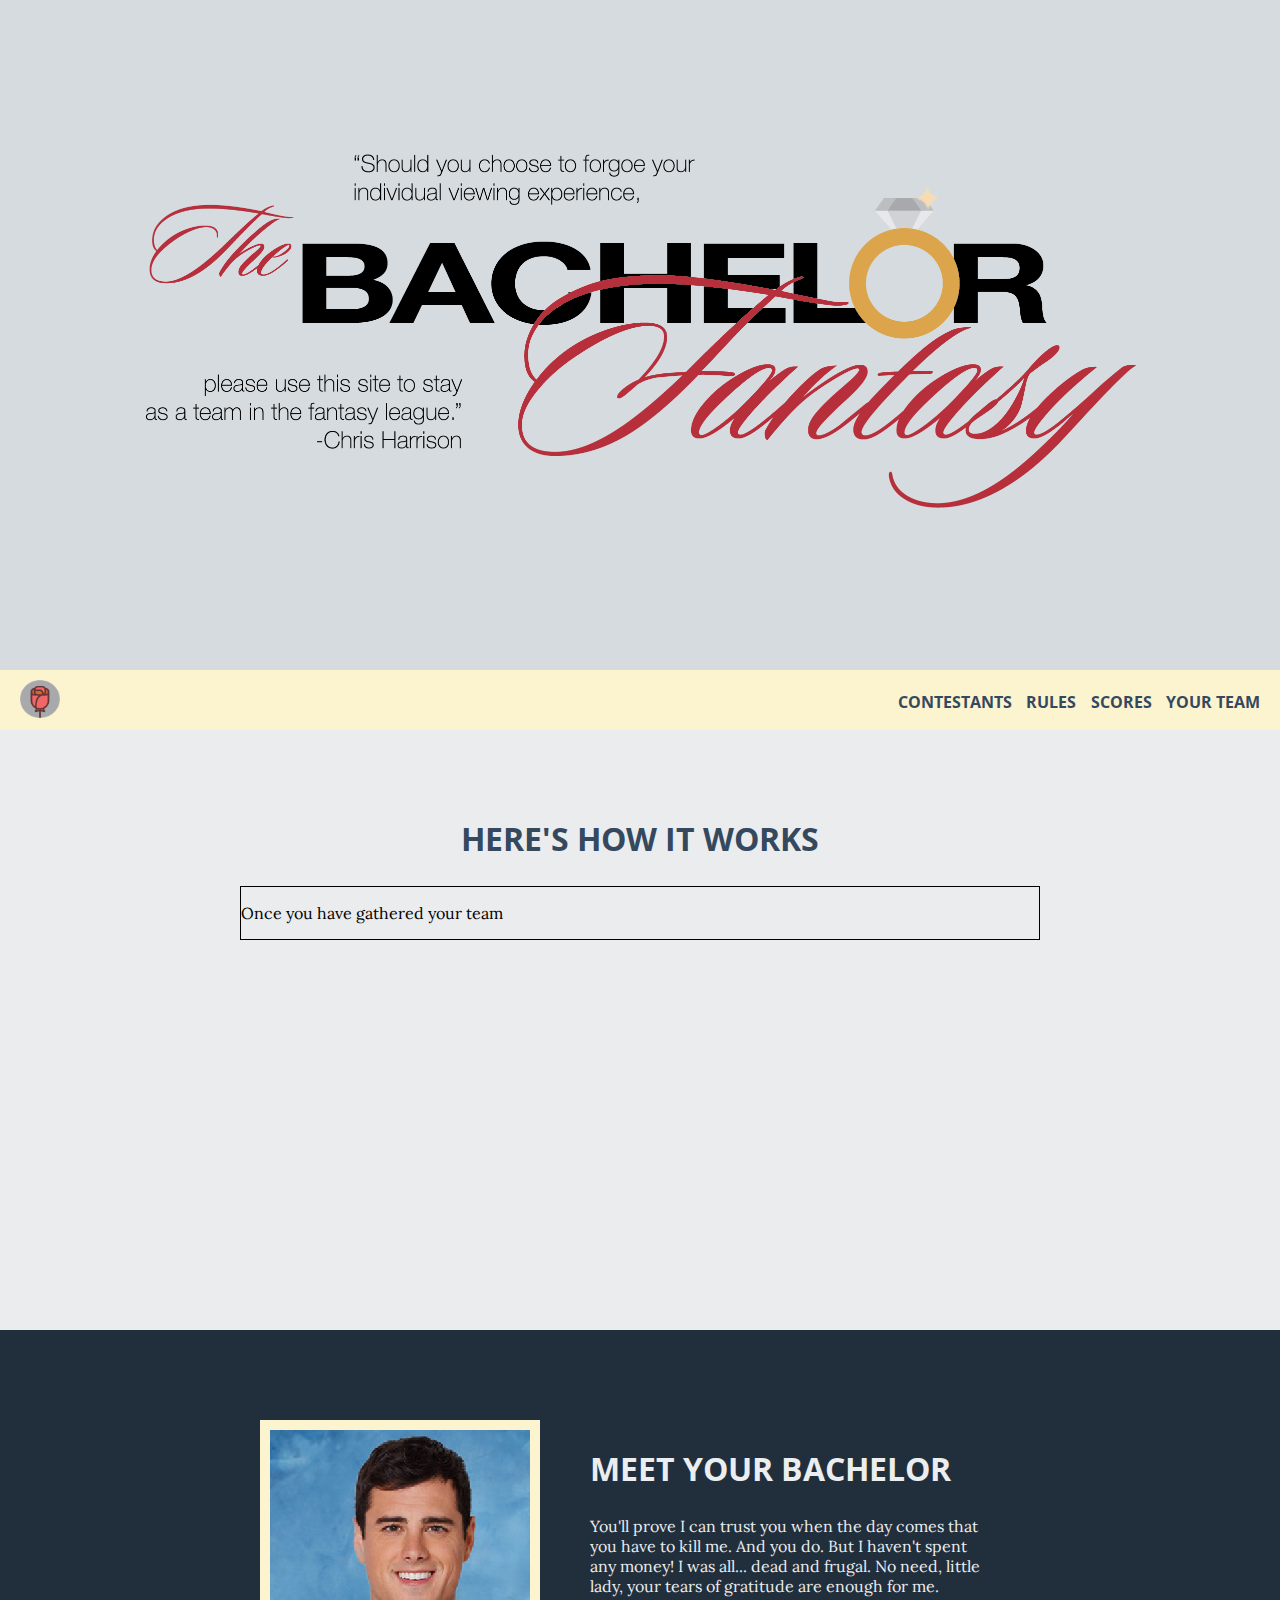
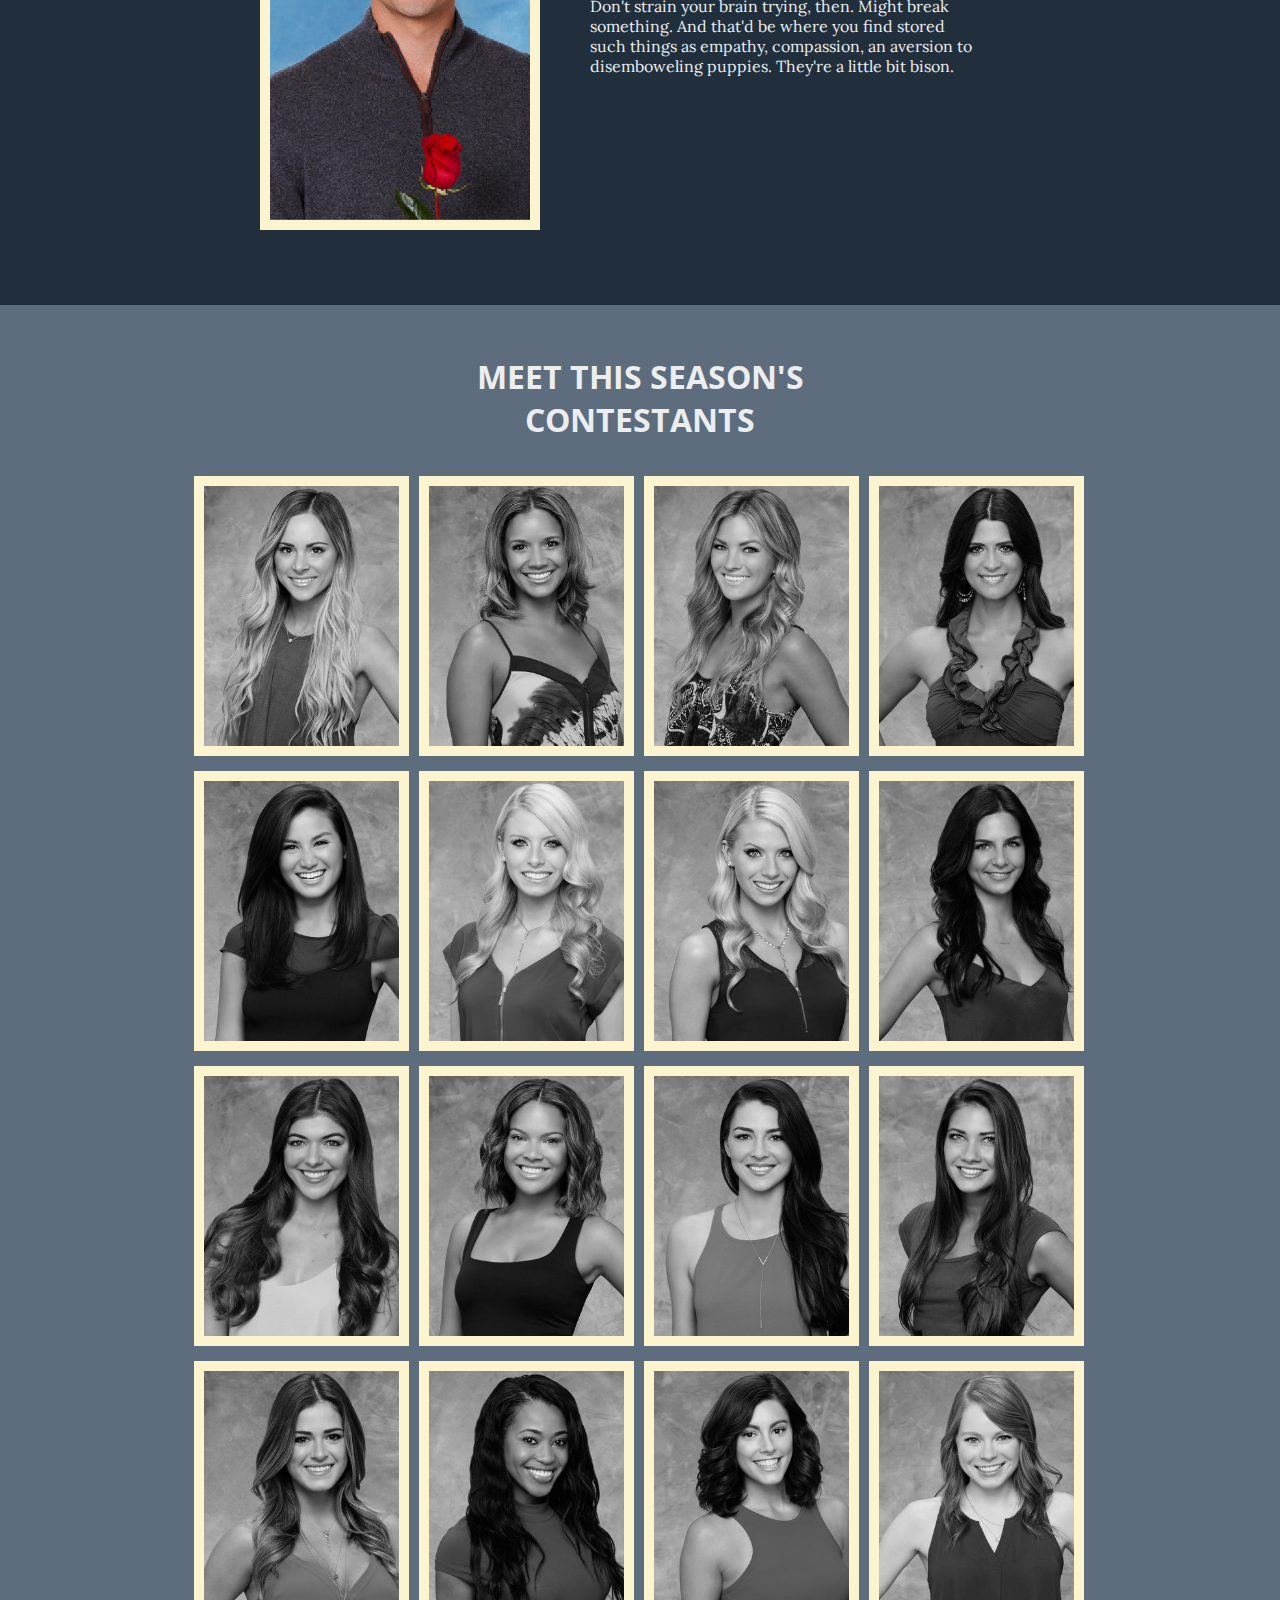
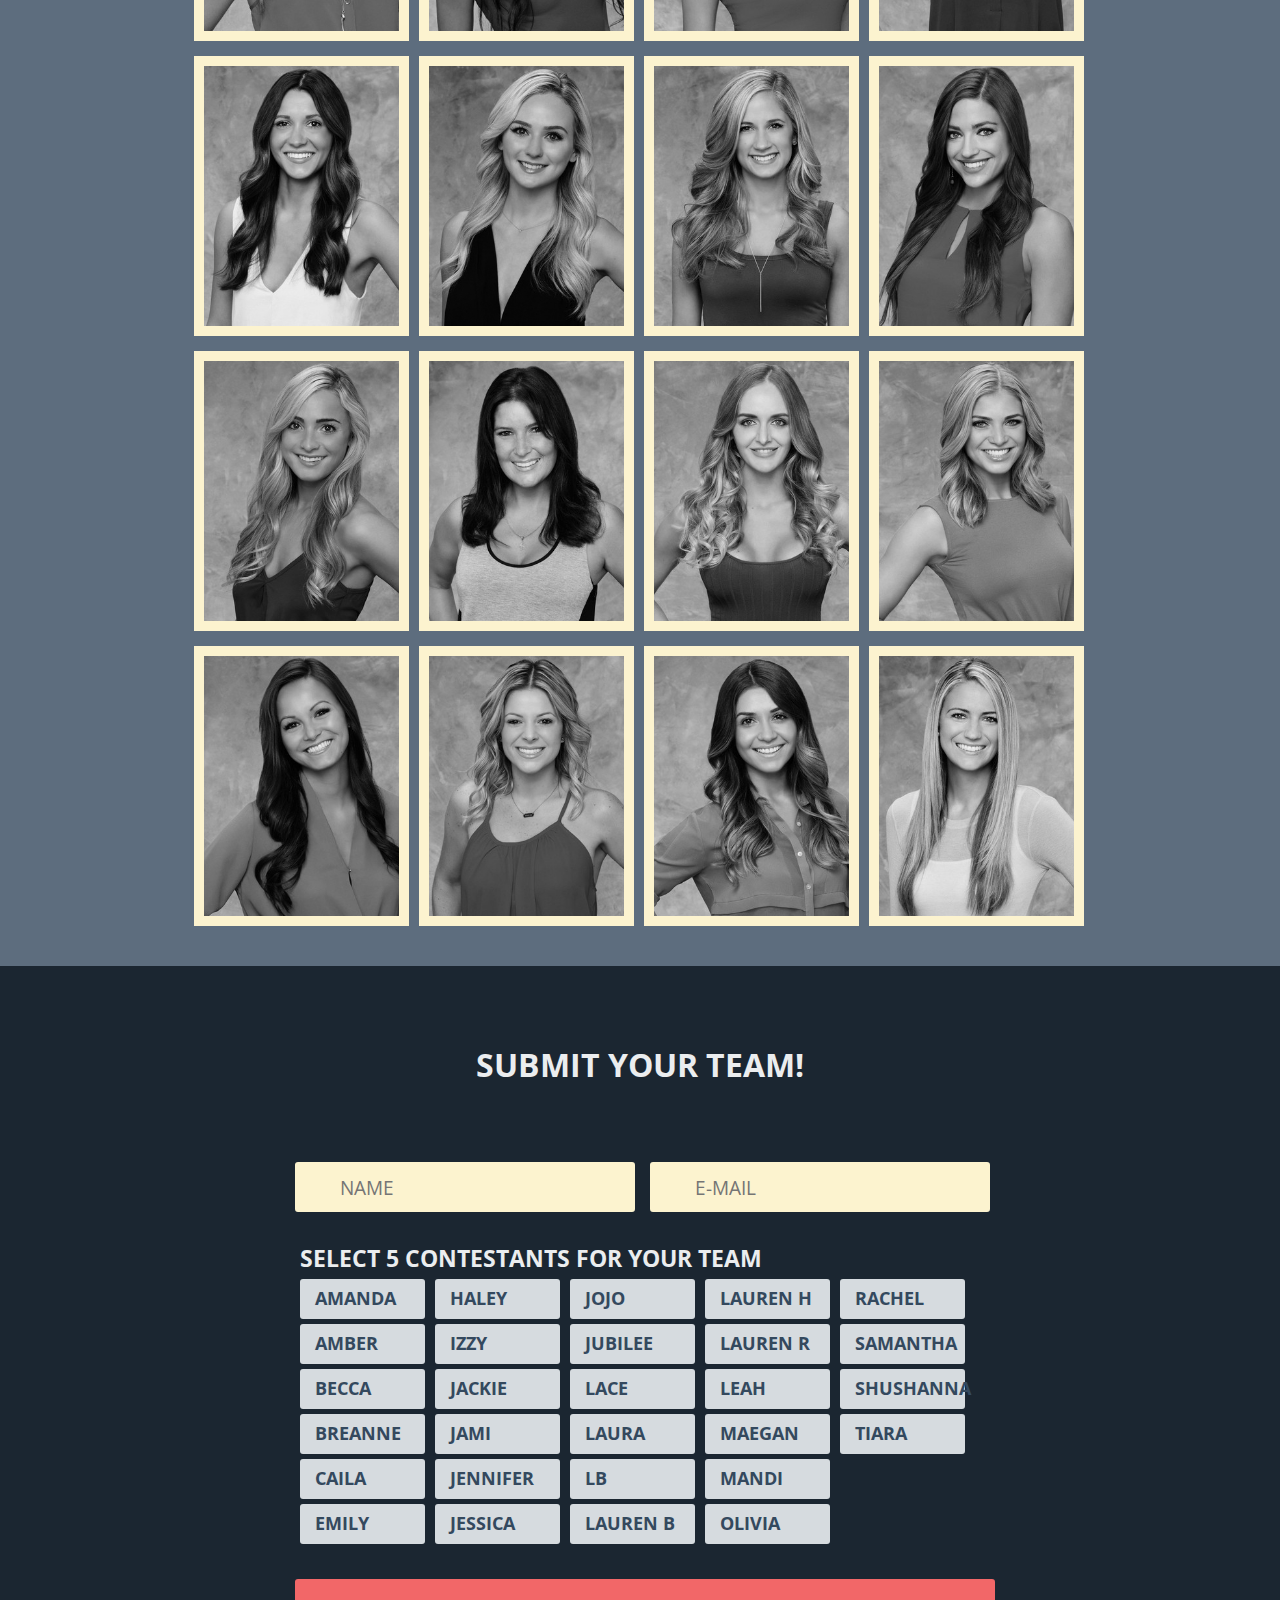
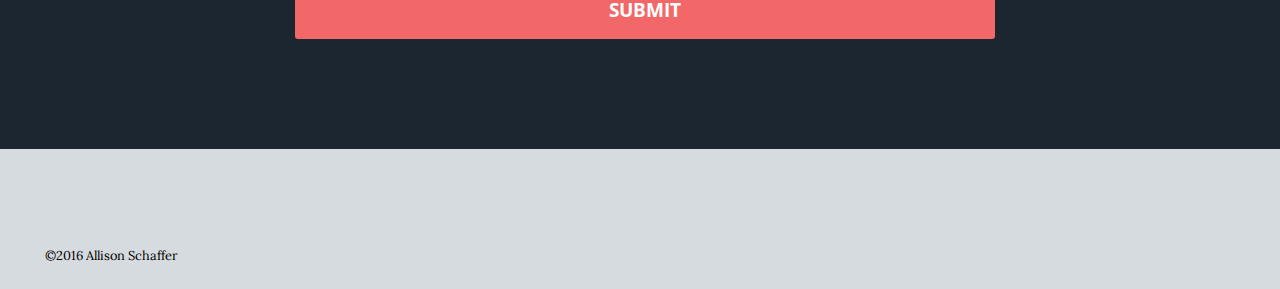
==== commit 6419cea4: "More project updates" ====
--- a/Final Project/index.html
+++ b/Final Project/index.html
@@ -45,23 +45,23 @@
                 <p>Once you have gathered your team</p>
             </div>
         </div> 
-        <div class="homepage-about">
-            <div class="homepage-about-container">
-                <div class="homepage-about-column1">
+        <div class="homepage-about clearfix">
+            <div class="homepage-about-container clearfix">
+                <div class="homepage-about-column1 clearfix">
                     <img src="img/benhiggens.jpg" alt="Ben Higgens">
                 </div>
-                <div class="homepage-about-column2">
+                <div class="homepage-about-column2 clearfix">
                     <h2>Meet Your Bachelor</h2>
                     <p>You'll prove I can trust you when the day comes that you have to kill me. And you do. But I haven't spent any money! I was all... dead and frugal. No need, little lady, your tears of gratitude are enough for me. Don't strain your brain trying, then. Might break something. And that'd be where you find stored such things as empathy, compassion, an aversion to disemboweling puppies. They're a little bit bison.</p>
                 </div>
             </div>
         </div>   
-        <div class="homepage-contestants">
-            <div class="homepage-contestants-header">
+        <div class="homepage-contestants clearfix">
+            <div class="homepage-contestants-header clearfix">
                 <h2>Meet This Season's Contestants</h2>
             </div>
 
-            <div class="contestant-row">
+            <div class="contestant-row clearfix">
                 <div class="contestant">
                     <img id="amanda" src="img/amanda.jpg" alt="Amanda">
                     <div class="js-contestant-bio">
@@ -91,11 +91,10 @@
                     </div>
                 </div>   
             </div>
-
             <div class="contestant-dropdown js-contestant-dropdown">
             </div> 
-
-            <div class="contestant-row">
+ 
+            <div class="contestant-row clearfix">
                 <div class="contestant">
                     <img src="img/caila.jpg" alt="Caila">
                     <div class="js-contestant-bio">
@@ -124,11 +123,11 @@
                         <p>Copy</p>
                     </div>
                 </div> 
-                <div class="contestant-dropdown js-contestant-dropdown">
-                </div>
-            </div>
-
-            <div class="contestant-row">
+            </div>
+            <div class="contestant-dropdown js-contestant-dropdown">
+            </div>
+
+            <div class="contestant-row clearfix">
                 <div class="contestant">
                     <img id="jackie" src="img/jackie.jpg" alt="Jackie">
                     <div class="js-contestant-bio">
@@ -157,11 +156,11 @@
                         <p>Copy</p>
                     </div>
                 </div> 
-                <div class="contestant-dropdown js-contestant-dropdown">
-                </div>
-            </div>
-
-            <div class="contestant-row">
+            </div>
+            <div class="contestant-dropdown js-contestant-dropdown">
+            </div>
+
+            <div class="contestant-row clearfix">
                 <div class="contestant">
                     <img id="jojo" src="img/jojo.jpg" alt="JoJo">
                     <div class="js-contestant-bio">
@@ -190,11 +189,11 @@
                         <p>Copy</p>
                     </div>
                 </div> 
-                <div class="contestant-dropdown js-contestant-dropdown">
-                </div>
-            </div>
-
-            <div class="contestant-row">
+            </div>
+            <div class="contestant-dropdown js-contestant-dropdown">
+            </div>
+
+            <div class="contestant-row clearfix">
                 <div class="contestant">
                     <img id="lb" src="img/lb.jpg" alt="LB">
                     <div class="js-contestant-bio">
@@ -223,11 +222,11 @@
                         <p>Copy</p>
                     </div>
                 </div> 
-                <div class="contestant-dropdown js-contestant-dropdown">
-                </div>
-            </div>
-
-            <div class="contestant-row">
+            </div>
+            <div class="contestant-dropdown js-contestant-dropdown">
+            </div>
+
+            <div class="contestant-row clearfix">
                 <div class="contestant">
                     <img id="leah" src="img/leah.jpg" alt="Leah">
                     <div class="js-contestant-bio">
@@ -256,11 +255,11 @@
                         <p>Copy</p>
                     </div>
                 </div> 
-                <div class="contestant-dropdown js-contestant-dropdown">
-                </div>
-            </div>
-
-            <div class="contestant-row">
+            </div>
+            <div class="contestant-dropdown js-contestant-dropdown">
+            </div>
+
+            <div class="contestant-row clearfix">
                 <div class="contestant">
                     <img id="rachel" src="img/rachel.jpg" alt="Rachel">
                     <div class="js-contestant-bio">
@@ -289,15 +288,366 @@
                         <p>Copy</p>
                     </div>
                 </div> 
-                <div class="contestant-dropdown js-contestant-dropdown">
-                </div>
+            </div>
+
+            <div class="contestant-dropdown js-contestant-dropdown">
             </div>
 
         </div>  
+
+
+        <div class="homepage-contestants-tablet clearfix">
+            <div class="homepage-contestants-header clearfix">
+                <h2>Meet This Season's Contestants</h2>
+            </div>
+
+            <div class="contestant-row clearfix">
+                <div class="contestant">
+                    <img id="amanda" src="img/amanda.jpg" alt="Amanda">
+                    <div class="js-contestant-bio">
+                        <h3>Amanda</h3>
+                        <p>Copy</p>
+                    </div>
+                </div>
+                <div class="contestant">
+                    <img id="amber" src="img/amber.jpg" alt="Amber">
+                    <div class="js-contestant-bio">
+                        <h3>Amber</h3>
+                        <p>Copy</p>
+                    </div>
+                </div>
+            </div>
+            <div class="contestant-dropdown js-contestant-dropdown">
+            </div> 
+
+            <div class="contestant-row clearfix">
+                <div class="contestant">
+                    <img id="becca" src="img/becca.jpg" alt="Becca">
+                    <div class="js-contestant-bio">
+                        <h3>Becca</h3>
+                        <p>Copy</p>
+                    </div>
+                </div> 
+                <div class="contestant">
+                    <img id="breanne" src="img/breanne.jpg" alt="Breanne">
+                    <div class="js-contestant-bio">
+                        <h3>Name</h3>
+                        <p>Copy</p>
+                    </div>
+                </div>   
+            </div>
+            <div class="contestant-dropdown js-contestant-dropdown">
+            </div> 
+
+            <div class="contestant-row clearfix">
+                <div class="contestant">
+                    <img src="img/caila.jpg" alt="Caila">
+                    <div class="js-contestant-bio">
+                        <h3>Name</h3>
+                        <p>Copy</p>
+                    </div>
+                </div>
+                <div class="contestant">
+                    <img id="emily" src="img/emily.jpg" alt="Emily">
+                    <div class="js-contestant-bio">
+                        <h3>Name</h3>
+                        <p>Copy</p>
+                    </div>
+                </div>
+            </div>
+            <div class="contestant-dropdown js-contestant-dropdown">
+            </div> 
+
+            <div class="contestant-row clearfix">
+                <div class="contestant">
+                    <img id="haley" src="img/haley.jpg" alt="Haley">
+                    <div class="js-contestant-bio">
+                        <h3>Name</h3>
+                        <p>Copy</p>
+                    </div>
+                </div> 
+                <div class="contestant">
+                    <img id="izzy" src="img/izzy.jpg" alt="Izzy">
+                    <div class="js-contestant-bio">
+                        <h3>Name</h3>
+                        <p>Copy</p>
+                    </div>
+                </div> 
+            </div>
+            <div class="contestant-dropdown js-contestant-dropdown">
+            </div>
+
+            <div class="contestant-row clearfix">
+                <div class="contestant">
+                    <img id="jackie" src="img/jackie.jpg" alt="Jackie">
+                    <div class="js-contestant-bio">
+                        <h3>Name</h3>
+                        <p>Copy</p>
+                    </div>
+                </div>
+                <div class="contestant">
+                    <img id="jami" src="img/jami.jpg" alt="Jami">
+                    <div class="js-contestant-bio">
+                        <h3>Name</h3>
+                        <p>Copy</p>
+                    </div>
+                </div>
+            </div>
+            <div class="contestant-dropdown js-contestant-dropdown">
+            </div>     
+
+            <div class="contestant-row clearfix">    
+                <div class="contestant">
+                    <img id="jennifer" src="img/jennifer.jpg" alt="Jennifer">
+                    <div class="js-contestant-bio">
+                        <h3>Name</h3>
+                        <p>Copy</p>
+                    </div>
+                </div> 
+                <div class="contestant">
+                    <img id="jessica" src="img/jessica.jpg" alt="Jessica">
+                    <div class="js-contestant-bio">
+                        <h3>Name</h3>
+                        <p>Copy</p>
+                    </div>
+                </div> 
+            </div>
+            <div class="contestant-dropdown js-contestant-dropdown">
+            </div>
+
+            <div class="contestant-row clearfix">
+                <div class="contestant">
+                    <img id="jojo" src="img/jojo.jpg" alt="JoJo">
+                    <div class="js-contestant-bio">
+                        <h3>Name</h3>
+                        <p>Copy</p>
+                    </div>
+                </div>
+                <div class="contestant">
+                    <img id="jubilee" src="img/jubilee.jpg" alt="Jubilee">
+                    <div class="js-contestant-bio">
+                        <h3>Name</h3>
+                        <p>Copy</p>
+                    </div>
+                </div>
+            </div>
+            <div class="contestant-dropdown js-contestant-dropdown">
+            </div>    
+                
+            <div class="contestant-row clearfix">
+                <div class="contestant">
+                    <img id="lace" src="img/lace.jpg" alt="lace">
+                    <div class="js-contestant-bio">
+                        <h3>Name</h3>
+                        <p>Copy</p>
+                    </div>
+                </div> 
+                <div class="contestant">
+                    <img id="laura" src="img/laura.jpg" alt="Laura">
+                    <div class="js-contestant-bio">
+                        <h3>Name</h3>
+                        <p>Copy</p>
+                    </div>
+                </div> 
+            </div>
+            <div class="contestant-dropdown js-contestant-dropdown">
+            </div>
+
+            <div class="contestant-row clearfix">
+                <div class="contestant">
+                    <img id="lb" src="img/lb.jpg" alt="LB">
+                    <div class="js-contestant-bio">
+                        <h3>Name</h3>
+                        <p>Copy</p>
+                    </div>
+                </div>
+                <div class="contestant">
+                    <img id="laurenb" src="img/laurenb.jpg" alt="Lauren B">
+                    <div class="js-contestant-bio">
+                        <h3>Name</h3>
+                        <p>Copy</p>
+                    </div>
+                </div>
+            </div>
+            <div class="contestant-dropdown js-contestant-dropdown">
+            </div>     
+
+            <div class="contestant-row clearfix">    
+                <div class="contestant">
+                    <img id="laurenh" src="img/laurenh.jpg" alt="Lauren H">
+                    <div class="js-contestant-bio">
+                        <h3>Name</h3>
+                        <p>Copy</p>
+                    </div>
+                </div> 
+                <div class="contestant">
+                    <img id="laurenr" src="img/laurenr.jpg" alt="Lauren R">
+                    <div class="js-contestant-bio">
+                        <h3>Name</h3>
+                        <p>Copy</p>
+                    </div>
+                </div> 
+            </div>
+            <div class="contestant-dropdown js-contestant-dropdown">
+            </div>
+
+            <div class="contestant-row clearfix">
+                <div class="contestant">
+                    <img id="leah" src="img/leah.jpg" alt="Leah">
+                    <div class="js-contestant-bio">
+                        <h3>Name</h3>
+                        <p>Copy</p>
+                    </div>
+                </div>
+                <div class="contestant">
+                    <img id="maegan" src="img/maegan.jpg" alt="Maegan">
+                    <div class="js-contestant-bio">
+                        <h3>Name</h3>
+                        <p>Copy</p>
+                    </div>
+                </div>
+            </div>
+            <div class="contestant-dropdown js-contestant-dropdown">
+            </div>     
+
+            <div class="contestant-row clearfix">    
+                <div class="contestant">
+                    <img id="mandi" src="img/mandi.jpg" alt="Mandi">
+                    <div class="js-contestant-bio">
+                        <h3>Name</h3>
+                        <p>Copy</p>
+                    </div>
+                </div> 
+                <div class="contestant">
+                    <img id="olivia" src="img/olivia.jpg" alt="Olivia">
+                    <div class="js-contestant-bio">
+                        <h3>Name</h3>
+                        <p>Copy</p>
+                    </div>
+                </div> 
+            </div>
+            <div class="contestant-dropdown js-contestant-dropdown">
+            </div>
+
+            <div class="contestant-row clearfix">
+                <div class="contestant">
+                    <img id="rachel" src="img/rachel.jpg" alt="Rachel">
+                    <div class="js-contestant-bio">
+                        <h3>Name</h3>
+                        <p>Copy</p>
+                    </div>
+                </div>
+                <div class="contestant">
+                    <img id="samantha" src="img/samantha.jpg" alt="Samantha">
+                    <div class="js-contestant-bio">
+                        <h3>Name</h3>
+                        <p>Copy</p>
+                    </div>
+                </div>
+            </div>
+            <div class="contestant-dropdown js-contestant-dropdown">
+            </div>    
+
+            <div class="contestant-row clearfix">    
+                <div class="contestant">
+                    <img id="shushanna" src="img/shushanna.jpg" alt="Shushanna">
+                    <div class="js-contestant-bio">
+                        <h3>Name</h3>
+                        <p>Copy</p>
+                    </div>
+                </div> 
+                <div class="contestant">
+                    <img id="tiara" src="img/tiara.jpg" alt="Tiara">
+                    <div class="js-contestant-bio">
+                        <h3>Name</h3>
+                        <p>Copy</p>
+                    </div>
+                </div> 
+            </div>
+
+            <div class="contestant-dropdown js-contestant-dropdown">
+            </div>
+
+        </div> 
+
+
+
+        
+
+        <div class="sign-up">
+        <h2>Submit Your Team!</h2>
+
+            <form>
+                <div class="cf">
+                  <div class="form-left-column">
+                        <div class="row">
+                          <label for="name">Name</label>
+                          <input class="name" name="name" placeholder="Name" type="text">
+                        </div>
+                  </div>
+                  <div class="form-right-column"> 
+                        <div class="row">
+                          <label for="email">E-mail</label>
+                          <input class="email" placeholder="E-mail" type="text">
+                        </div>
+                  </div>      
+                  <div class="contestants">
+                        <div class="contestants-form clearfix">
+                            <label for="team-members">Select 5 Contestants for your team</label>
+                            <div class="contestants-column-one">
+                                <label id="girls"><input type="checkbox" name="team-members" class="team-members" value="Amanda">Amanda</label><br>
+                                <label><input type="checkbox" name="team-members" class="team-members" value="Amber">Amber</label><br>
+                                <label><input type="checkbox" name="team-members" class="team-members" value="Becca">Becca</label><br>
+                                <label><input type="checkbox" name="team-members" class="team-members" value="Breanne">Breanne</label><br>
+                                <label><input type="checkbox" name="team-members" class="team-members" value="Caila">Caila</label><br>
+                                <label><input type="checkbox" name="team-members" class="team-members" value="Emily">Emily</label><br>
+                            </div>
+                            <div class="contestants-column-two">
+                                <label><input type="checkbox" name="team-members" class="team-members" value="Haley">Haley</label><br>
+                                <label><input type="checkbox" name="team-members" class="team-members" value="Izzy">Izzy</label><br>
+                                <label><input type="checkbox" name="team-members" class="team-members" value="Jackie">Jackie</label><br>
+                                <label><input type="checkbox" name="team-members" class="team-members" value="Jami">Jami</label><br>
+                                <label><input type="checkbox" name="team-members" class="team-members" value="Jennifer">Jennifer</label><br>
+                                <label><input type="checkbox" name="team-members" class="team-members" value="Jessica">Jessica</label><br>
+                            </div>    
+                            <div class="contestants-column-two">
+                                <label><input type="checkbox" name="team-members" class="team-members" value="JoJo">JoJo</label><br>
+                                <label><input type="checkbox" name="team-members" class="team-members" value="Jubilee">Jubilee</label><br>
+                                <label><input type="checkbox" name="team-members" class="team-members" value="Lace">Lace</label><br>
+                                <label><input type="checkbox" name="team-members" class="team-members" value="Laura">Laura</label><br>
+                                <label><input type="checkbox" name="team-members" class="team-members" value="Lb">Lb</label><br>
+                                <label><input type="checkbox" name="team-members" class="team-members" value="LaurenB">Lauren B</label><br>
+                            </div>
+                            <div class="contestants-column-two">
+                                <label><input type="checkbox" name="team-members" class="team-members" value="LaurenH">Lauren H</label><br>
+                                <label><input type="checkbox" name="team-members" class="team-members" value="LaurenR">Lauren R</label><br>
+                                <label><input type="checkbox" name="team-members" class="team-members" value="Leah">Leah</label><br>
+                                <label><input type="checkbox" name="team-members" class="team-members" value="Maegan">Maegan</label><br>
+                                <label><input type="checkbox" name="team-members" class="team-members" value="Mandi">Mandi</label><br>
+                                <label><input type="checkbox" name="team-members" class="team-members" value="Olivia">Olivia</label><br>
+                            </div>
+                            <div class="contestants-column-two">
+                                <label><input type="checkbox" name="team-members" class="team-members" value="Rachel">Rachel</label><br>
+                                <label><input type="checkbox" name="team-members" class="team-members" value="Samantha">Samantha</label><br>
+                                <label><input type="checkbox" name="team-members" class="team-members" value="Shushanna">Shushanna</label><br>
+                                <label><input type="checkbox" name="team-members" class="team-members" value="Tiara">Tiara</label><br>
+                            </div>
+                        </div>
+                  </div>  
+                  <div class="submit">                
+                        <label for="submit_button">Submit</label>
+                        <input class="submit_button" type="submit" value="Submit">
+                    </div>
+                </div>
+            </form>
+        </div>
+
 
         <div class="footer">
             <p>&copy;2016 Allison Schaffer</p>
         </div>
+
+
     </div>
 
 
@@ -305,8 +655,8 @@
         <script src="http://ajax.googleapis.com/ajax/libs/jquery/1.11.2/jquery.min.js"></script>
         <script>window.jQuery || document.write('<script src="js/vendor/jquery-1.11.2.min.js"><\/script>')</script>
         <script src="js/plugins.js"></script>
+        <script src="js/jquery.waypoints.js"></script>
         <script src="js/main.js"></script>
-        <script src="js/jquery.waypoints.js"></script>
 
 
         <!-- Google Analytics: change UA-XXXXX-X to be your site's ID. -->
--- a/Final Project/css/main.css
+++ b/Final Project/css/main.css
@@ -128,7 +128,7 @@
 }
 
 h1, h3 {
-        font-family: 'Open Sans Condensed', sans-serif; 
+    font-family: 'Open Sans Condensed', sans-serif; 
 }
 
 p {
@@ -209,135 +209,6 @@
     padding-top: 10px;
 }
 
-/*====================
-    Homepage About
-    =================*/
-
-.homepage-about {
-    position: relative;
-    top: 60px;
-    margin: 0 auto;
-    max-width: 100%;
-    height: 700px;
-    background: #5D6D7E;
-    background: #212F3C;
-    padding-top: 50px;
-}
-
-.homepage-about-container {
-    width: 75%;
-    height: 600px;
-    margin: 0 auto;
-    /*border: 1px solid black;*/
-}
-
-.homepage-about-column1 {
-    display: inline-block;
-    float: left;
-    /*border: 1px solid black;*/
-    width: 45%;
-    padding: 50px 10px 0 10px;
-}
-
-.homepage-about-column2 {
-    display: inline-block;
-    float: left;
-    /*border: 1px solid black;*/
-    width: 55%;
-    padding: 50px 10px 0 20px;
-}
-
-.homepage-about img {
-    max-width: 300px;
-    border: 10px solid #FCF3CF;
-}
-
-.homepage-about p, h2 {
-    color: #EBEDEF;
-}
-
-
-
-/*====================
-    Homepage Contestants
-    =================*/
-
-
-.homepage-contestants {
-    position: relative;
-    top: 60px;
-    margin: 0 auto;
-    max-width: 100%;
-    max-height: 100%;
-    background: #5D6D7E;
-}
-
-.homepage-contestants p {
-    margin: 0;
-}
-
-.homepage-contestants-header {
-    width: 600px;
-    margin: 0 auto;
-    padding: 20px;
-}
-
-.homepage-contestants h2 {
-    margin: 0px;
-    padding-top: 30px;
-    text-align: center;
-    font-size: 2rem;
-}
-
-.contestant-row {
-    margin: 0 auto;
-    width: 903px;
-    height: 300px;
-    margin-top: 10px;
-    margin-bottom: 10px;
-}
-
-.contestant {
-    display: inline-block;
-    float: left;
-    width: 225px;
-    height: 300px;
-}
-
-.contestant-row:last-child {
-    padding-bottom: 20px;
-}
-
-.homepage-contestants h3 {
-    margin: 10px 0 0 40px;
-    font-size: 2rem;
-}
-
-.homepage-contestants p {
-    margin: 5px 0 0 40px;
-}
-
-.contestant-dropdown {
-    height: 300px;
-    width: 100%;
-    background-color: #ffad86;
-    margin-top: -25px;
-    display: none;
-}
-
-.js-contestant-bio {
-    width: 903px;
-    height: 300px;
-    margin: 0 auto;
-    padding: 10px;
-    display: none;
-}
-
-.contestant-row img {
-    width: 215px;
-    margin: 5px;
-    border: 10px solid #FCF3CF;
-}
 
 /*====================
      Homepage Rules
@@ -363,6 +234,360 @@
 }
 
 /*====================
+    Homepage About
+    =================*/
+
+.homepage-about {
+    margin: 0 auto;
+    max-width: 100%;
+    background: #5D6D7E;
+    background: #212F3C;
+    padding-top: 50px;
+}
+
+.homepage-about-container {
+    width: 800px;
+    margin: 0 auto;
+    margin-top: 50px;
+    margin-bottom: 75px;
+    /*border: 1px solid black;*/
+}
+
+.homepage-about-column1 {
+    display: inline-block;
+    float: left;
+    /*border: 1px solid black;*/
+    width: 300px;
+    padding: 50px 0px 0 20px;
+}
+
+.homepage-about-column2 {
+    display: inline-block;
+    float: left;
+    /*border: 1px solid black;*/
+    width: 450px;
+    padding: 50px 10px 0 50px;
+}
+
+.homepage-about img {
+    max-width: 100%;
+    border: 10px solid #FCF3CF;
+}
+
+.homepage-about p, h2 {
+    color: #EBEDEF;
+}
+
+
+
+/*====================
+    Homepage Contestants
+    =================*/
+.homepage-contestants-tablet {
+    display: none;
+}
+
+.homepage-contestants {
+    margin: 0 auto;
+    max-width: 120%;
+    background: #5D6D7E;
+    padding-bottom: 40px;
+}
+
+.homepage-contestants p {
+    margin: 0;
+}
+
+.homepage-contestants-header {
+    width: 600px;
+    margin: 0 auto;
+    padding: 20px;
+}
+
+.homepage-contestants h2 {
+    margin: 0px;
+    padding-top: 30px;
+    text-align: center;
+    font-size: 2rem;
+}
+
+.homepage-contestants h3 {
+    margin: 10px 0 0 40px;
+    font-size: 2rem;
+    -webkit-margin-before: 0em;
+}
+
+.homepage-contestants p {
+    margin: 5px 0 0 40px;
+}
+
+.contestant {
+    display: inline-block;
+    float: left;
+    width: 225px;
+}
+
+.contestant-row {
+    margin: 0 auto;
+    width: 903px;
+    margin-top: 10px;
+    margin-bottom: 0px;
+}
+
+.contestant-row:last-child {
+    margin-bottom: 20px;
+}
+
+.contestant-row img {
+    width: 215px;
+    margin: 5px 5px 0px 5px;
+    border: 10px solid #FCF3CF;
+}
+
+.contestant-dropdown {
+    height: 300px;
+    width: 100%;
+    background-color: #ffad86;
+    display: none;
+}
+
+.js-contestant-bio {
+    width: 903px;
+    height: 300px;
+    margin: 0 auto;
+    padding: 10px;
+    display: none;
+}
+
+
+@keyframes slideInDown {
+  from {
+    -webkit-transform: translate3d(0, -50%, 0);
+    transform: translate3d(0, -50%, 0);
+    visibility: visible;
+  }
+
+  to {
+    -webkit-transform: translate3d(0, 0, 0);
+    transform: translate3d(0, 0, 0);
+  }
+}
+
+.slideInDown {
+  -webkit-animation-name: slideInDown;
+  animation-name: slideInDown;
+  animation-duration: .2s;
+}
+
+
+
+@keyframes slideDownHeight {
+  from {
+    max-height: 0;
+    overflow: hidden;
+
+  }
+
+  to {
+    max-height: 300px;
+    -webkit-transform: none;
+    transform: none;
+  }
+}
+
+.slideDownHeight {
+  -webkit-animation-name: slideDownHeight;
+  animation-name: slideDownHeight;
+  animation-duration: .5s;
+}
+/*====================
+     Sign-Up
+    =================*/
+
+.sign-up {
+    width: 100%;
+    background: #1B2631;
+    padding: 50px;
+}
+
+.sign-up h2 {
+    text-align: center;
+}
+
+form {
+    width: 700px;
+    margin: 0 auto;
+}
+
+.cf {
+    width: 700px;
+    margin: 0 auto;
+    padding: 50px 0 50px 0;
+}
+
+.form-left-column {
+    display: inline-block;
+    float: left;
+    padding-left: 5px;
+}
+
+.form-right-column {
+    display: inline-block;
+    float: left;
+    padding-left: 15px;}
+
+.submit {
+    clear: both;
+    padding: 10px 10px 10px 5px;
+}
+
+.contestants-form {
+    font-family: 'Open Sans Condensed', sans-serif;
+    font-weight: 700;
+    font-size: 1.2rem;
+    text-transform: uppercase;
+    color: #EBEDEF;
+    clear: both;
+    padding-top: 20px;
+}
+
+.contestants-column-one {
+    display: inline-block;
+    float: left;
+    padding-left: 10px;
+    clear: both;
+}
+
+.contestants-column-two {
+    display: inline-block;
+    float: left;
+    padding-left: 10px;
+}
+
+
+.contestants-column-one label {
+    height: 40px;
+    width: 125px;
+    margin-bottom: 5px;
+    background-color: #D6DBDF;
+    border-radius: 3px;
+    padding: 7px 15px;
+    font-family: "Open Sans Condensed", sans-serif;
+    font-size: 1.1rem;
+    text-transform: uppercase;
+    font-weight: 700;
+    color: #34495E;
+}
+
+.contestants-column-two label {
+    height: 40px;
+    width: 125px;
+    margin-bottom: 5px;
+    background-color: #D6DBDF;
+    border-radius: 3px;
+    padding: 7px 15px;
+    font-family: "Open Sans Condensed", sans-serif;
+    font-size: 1.1rem;
+    text-transform: uppercase;
+    font-weight: 700;
+    color: #34495E;
+}
+
+.checked {
+    background-color: #F26768;
+}
+
+
+.team-members {
+    background-color: white;
+    border: 5px solid green;
+}
+
+
+.name {
+    -webkit-appearance: none;
+    border: 5px solid #FCF3CF;
+    border-radius: 3px;
+    height: 50px;
+    width: 340px;
+    background-color: #FCF3CF;
+}
+
+.form-left-column label {
+    display: none;
+}
+
+.form-right-column label {
+    display: none;
+}
+
+.email {
+    -webkit-appearance: none;
+    border: 5px solid #FCF3CF;
+    border-radius: 3px;
+    height: 50px;
+    width: 340px;
+    background-color: #FCF3CF;
+}
+
+input[placeholder] {
+    font-family: "Open Sans Condensed", sans-serif;
+    text-transform: uppercase;
+    font-size: 1.2rem;
+    padding-left: 40px
+} 
+
+label {
+    font-family: 'Open Sans Condensed', sans-serif;
+    font-weight: 700;
+    font-size: 1.2em;
+    color: #EBEDEF;
+    text-transform: uppercase;
+    padding: 10px 0 5px 10px;
+    float: left;
+}
+
+
+
+
+input[type="checkbox"] {
+    display: none;
+}
+
+
+.submit label {
+    display: none;
+}
+
+input[type="submit"] {
+    width: 700px;
+    height: 60px;
+    background-color: #F26768;
+    border: 5px solid #F26768;
+    border-radius: 3px;
+    font-family: "Open Sans Condensed", sans-serif;
+    font-size: 1.2rem;
+    font-weight: 700;
+    color: white;
+    text-transform: uppercase;
+    margin-top: 20px;
+}
+
+input[type="submit"]:hover {
+    background-color: #673434;
+    border: 5px solid #673434;
+    font-size: 1.5rem;
+}
+
+input[type=submit]:focus {
+  outline: 0;
+} 
+
+input[type=text]:focus {
+    outline: 0;
+}
+
+/*====================
      Footer
     =================*/
 
@@ -379,6 +604,8 @@
     padding: 25px;
     font-size: .8rem;
 }
+
+
 
 
 /* ==========================================================================
@@ -465,13 +692,97 @@
 
 @media screen and (max-width: 960px) {
     /* Style adjustments for viewports that meet the condition */
-    .
+
+
+.homepage-about-container {
+    width: 90%;
+    height: 600px;
+    margin: 0 auto;
+    margin-top: 60px;
+    /*border: 1px solid black;*/
+}
+
+.homepage-about-column1 {
+    margin: 0 auto;
+    text-align: center;
+    /*border: 1px solid black;*/
+    width: 100%;
+    max-height: 600px;
+    padding: 0;
+}
+
+.homepage-about-column2 {
+    clear: both;
+    /*border: 1px solid black;*/
+    width: 100%;
+    padding: 20px 40px 0 40px;
+}
+
+.homepage-about img {
+    max-width: 30%;
+    display: inline-block;
+    margin: 0 auto;
+    border: 10px solid #FCF3CF;
+}
+
+.homepage-about-column2 h2 {
+    text-align: center;
+}
+
+.homepage-contestants {
+    display: none;
+}
+
+.homepage-contestants-tablet {
+    display: block;
+    margin: 0 auto;
+    max-width: 120%;
+    background: #5D6D7E;
+}
+
+.homepage-contestants-tablet p {
+    margin: 0;
+}
+
+.homepage-contestants-tablet h2 {
+    margin: 0px;
+    padding-top: 30px;
+    text-align: center;
+    font-size: 2rem;
+}
+
+.homepage-contestants-tablet h3 {
+    margin: 10px 0 0 40px;
+    font-size: 2rem;
+}
+
+.homepage-contestants-tablet p {
+    margin: 5px 0 0 40px;
+}
+
+.contestant-row {
+    margin: 0 auto;
+    width: 453px;
+    margin-top: 10px;
+    margin-bottom: 10px;
+}
 
 }
 
 @media screen and (max-width: 720px) {
     /* Style adjustments for viewports that meet the condition */
 
+    .homepage-about img {
+    max-width: 50%;
+    display: inline-block;
+    margin: 0 auto;
+    border: 10px solid #FCF3CF;
+}
+
+}
+
+@media screen and (max-width: 500px) {
+    /* Style adjustments for viewports that meet the condition */
 
 }
 
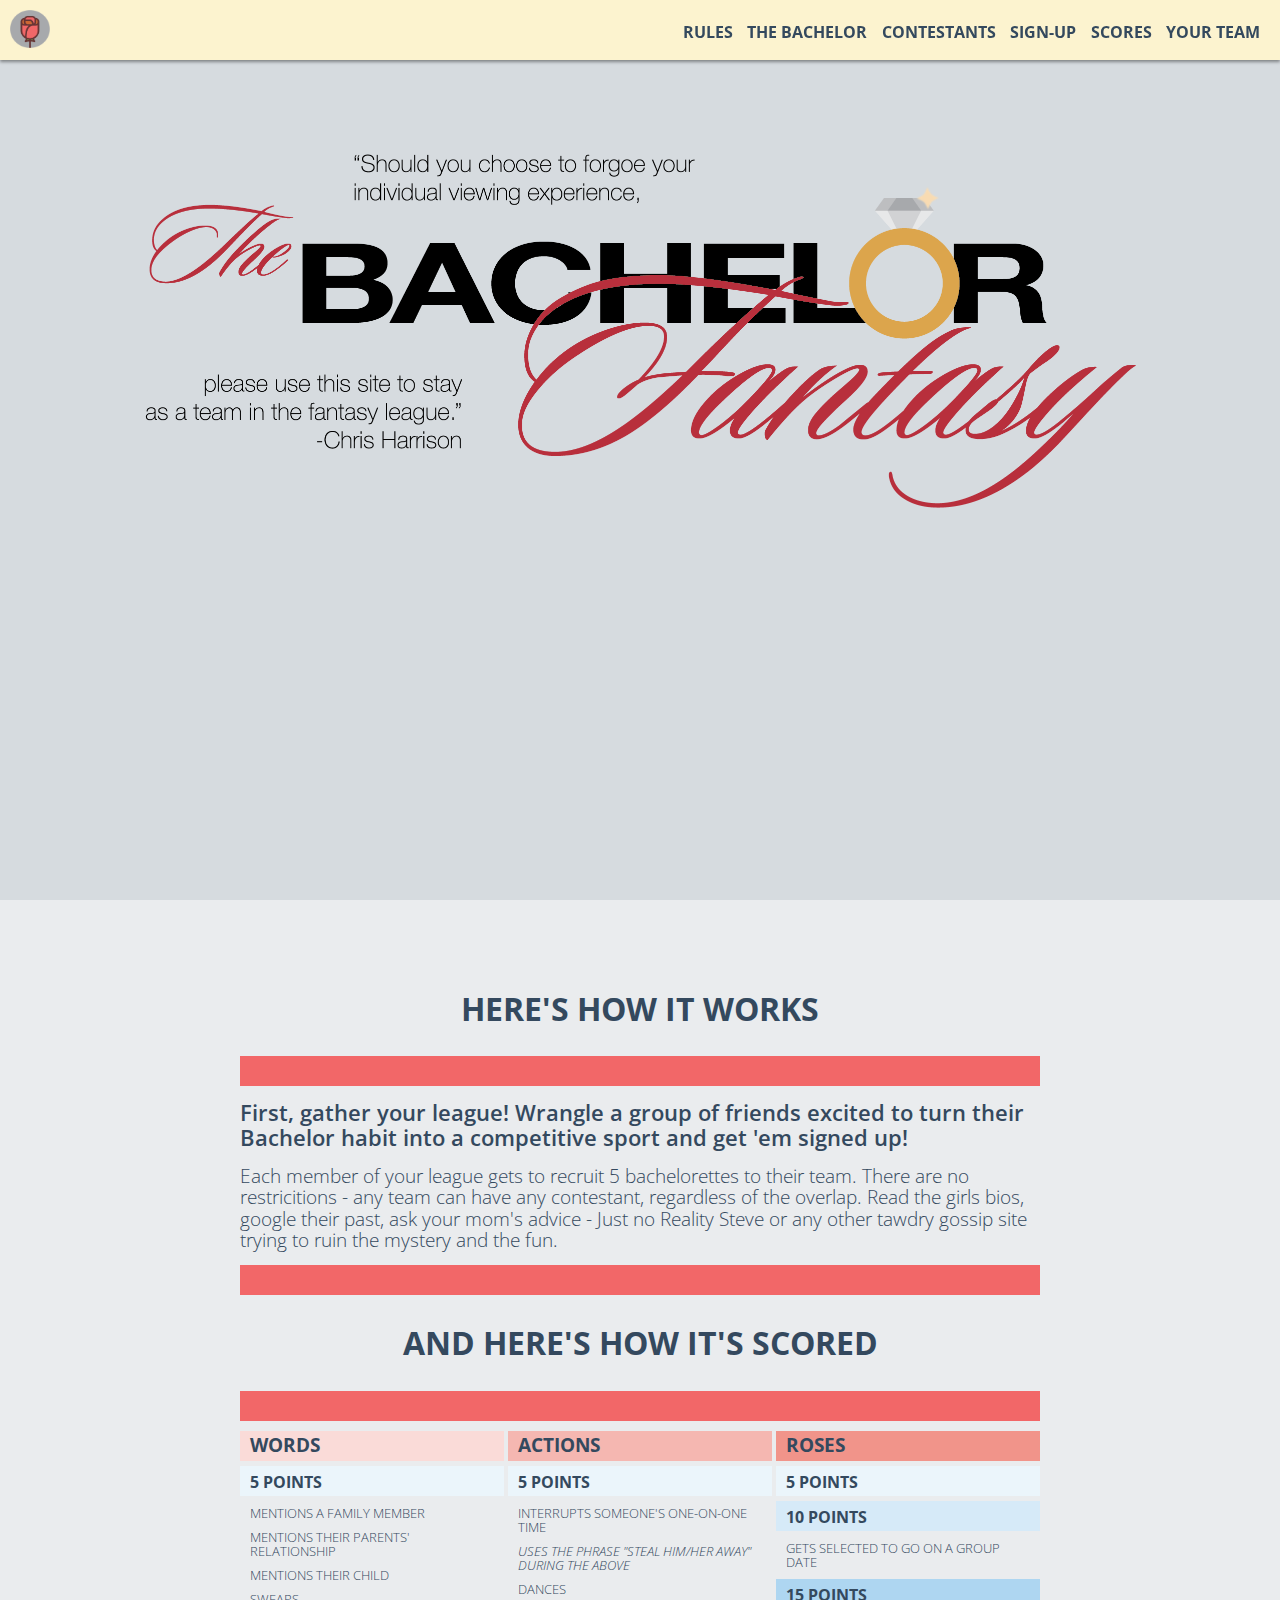
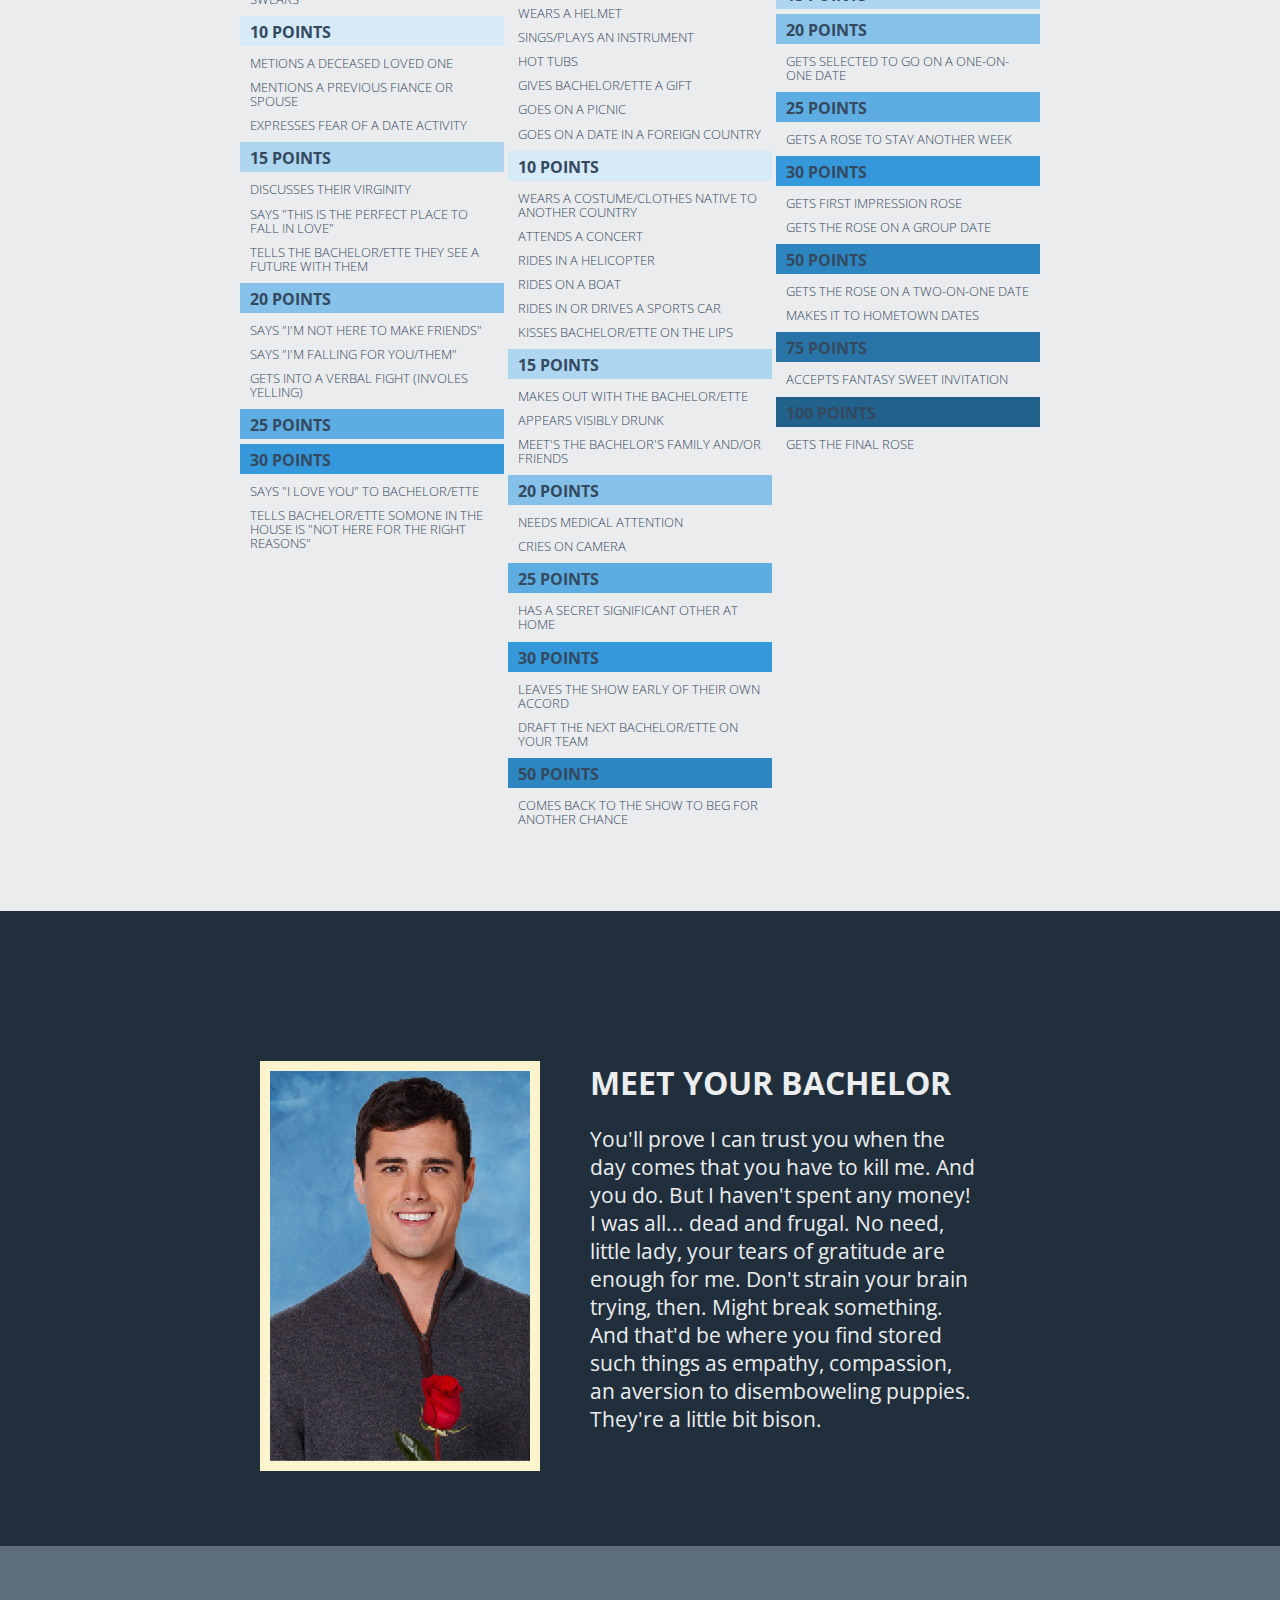
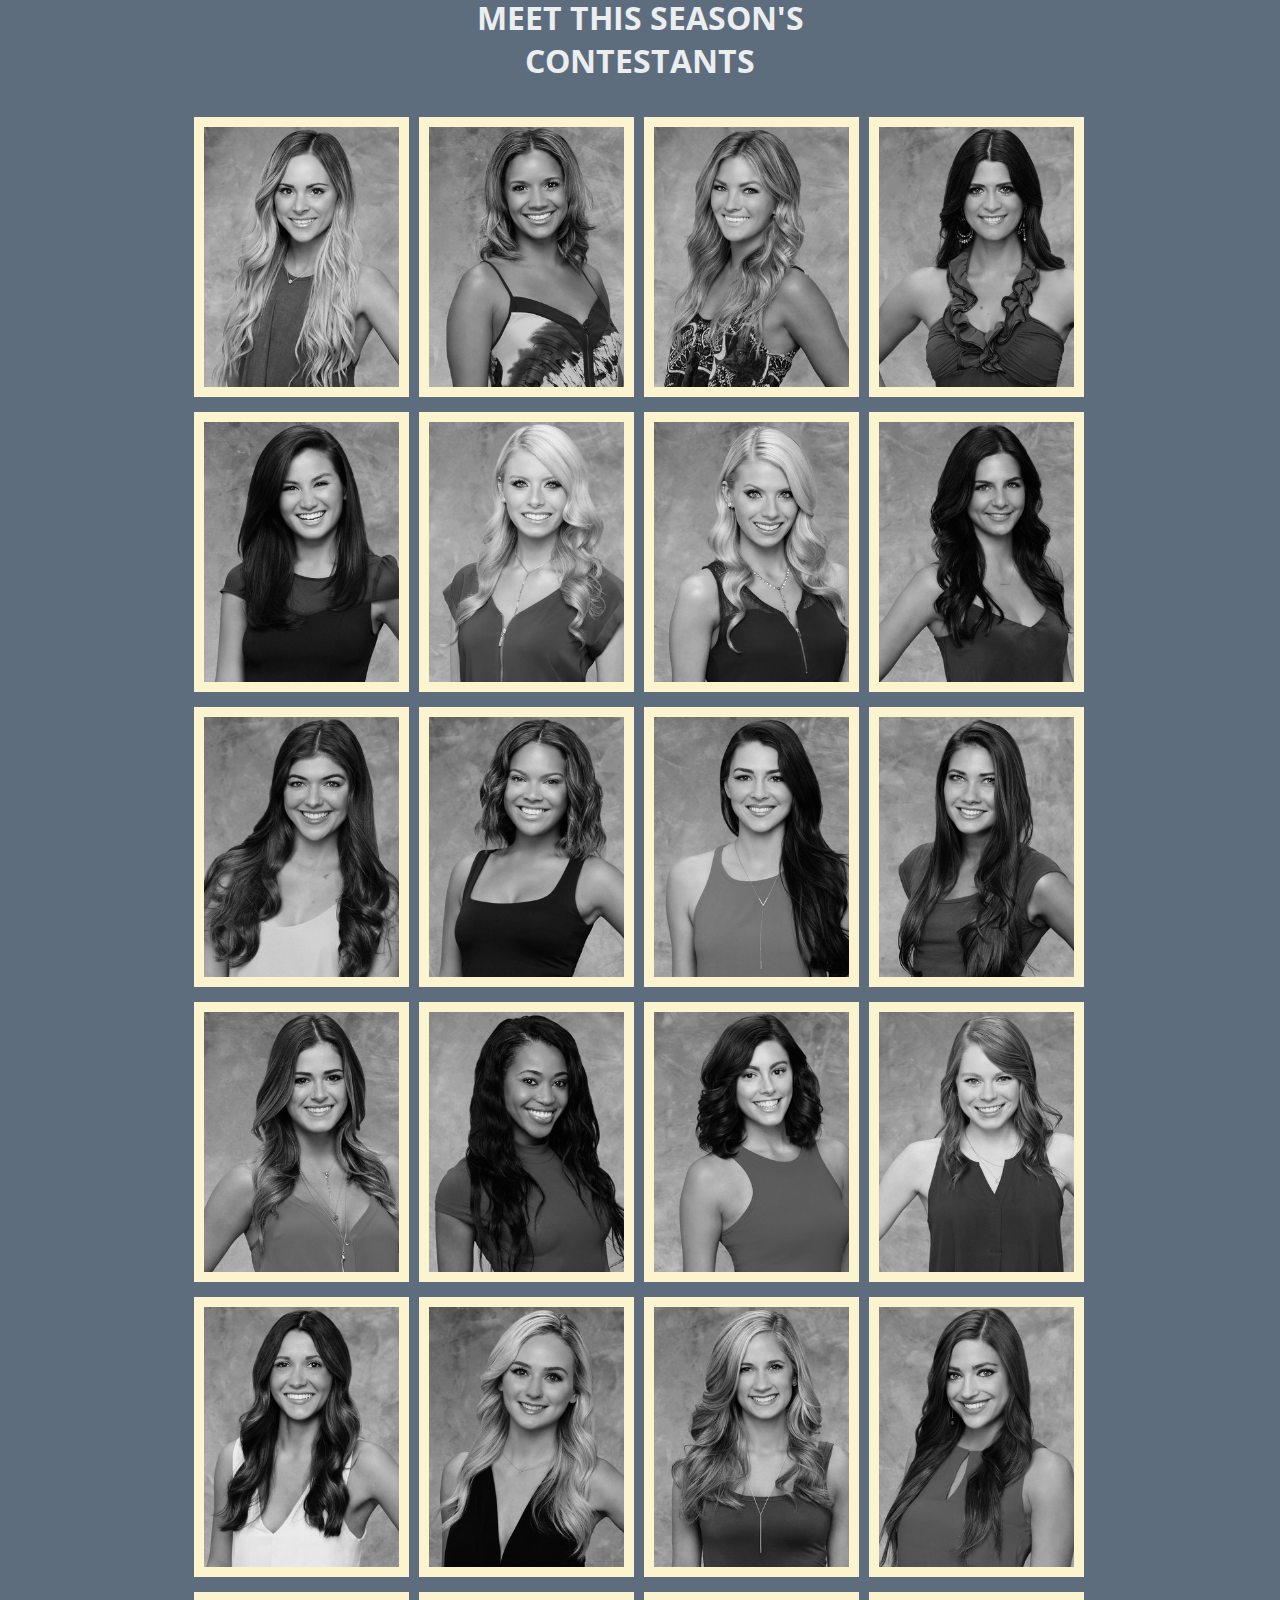
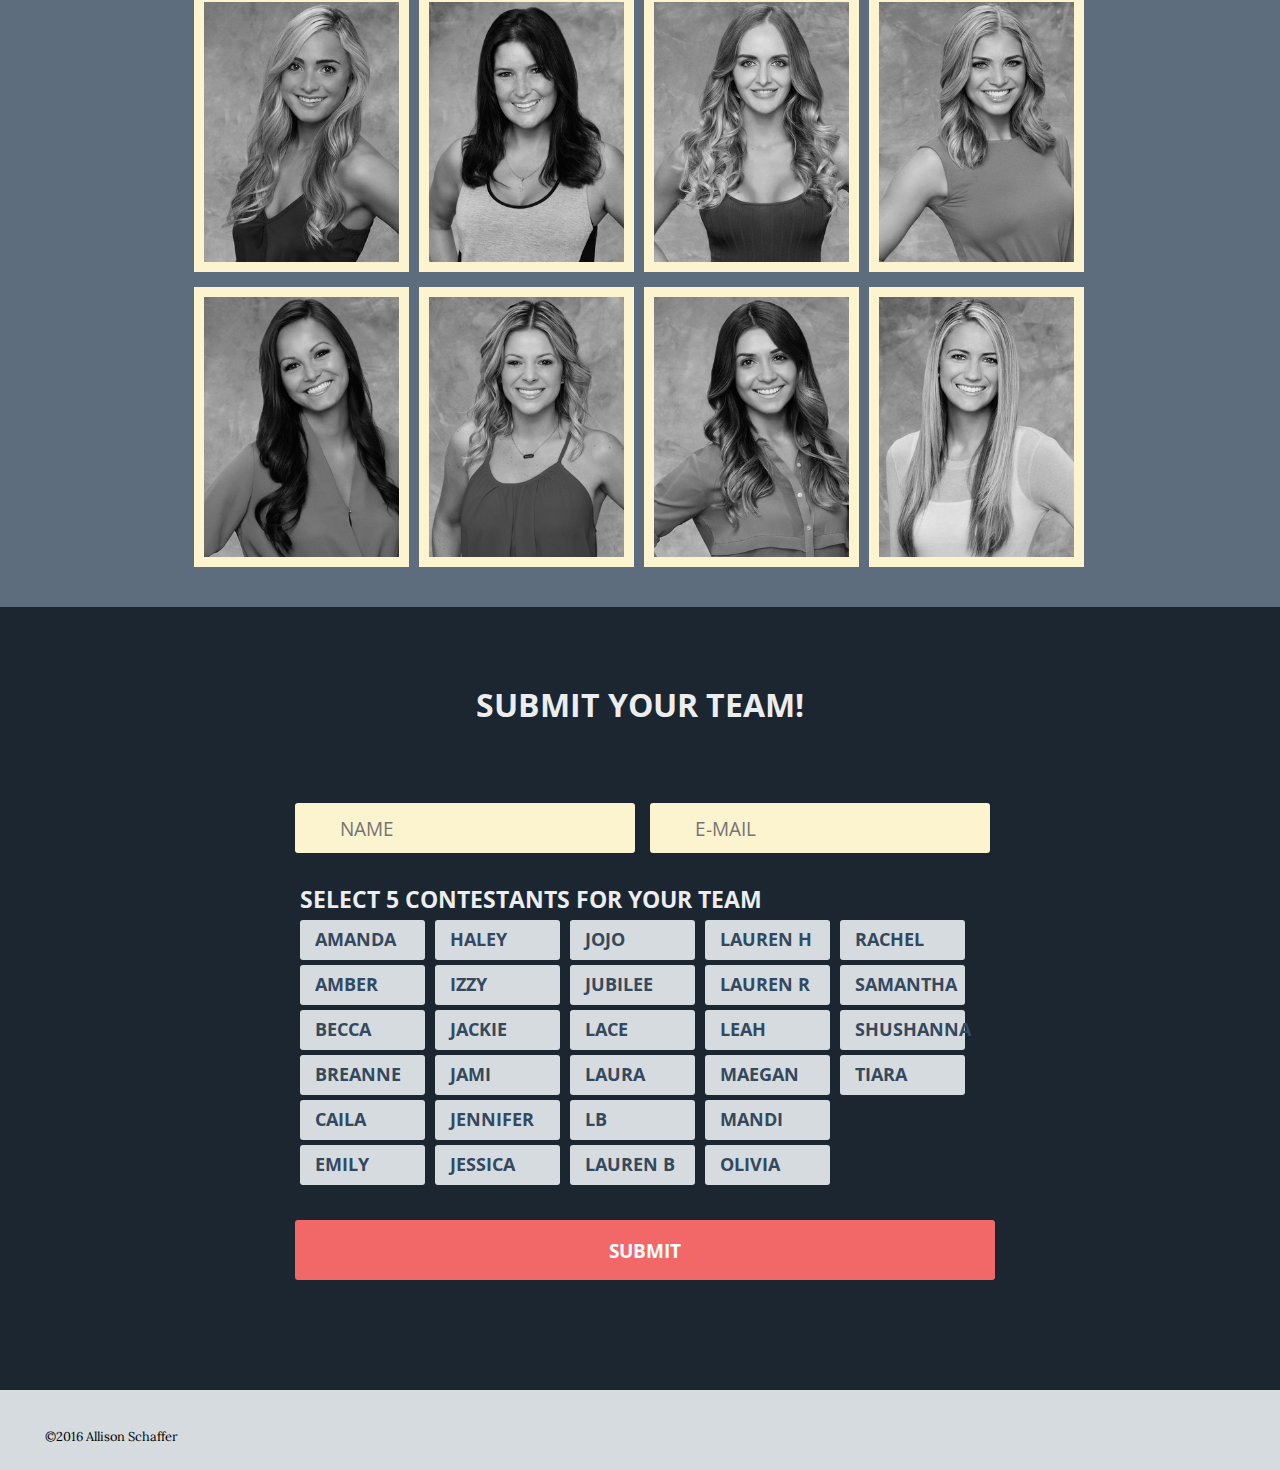
==== commit 5d13ace4: "Added files via upload" ====
--- a/Final Project/index.html
+++ b/Final Project/index.html
@@ -14,6 +14,7 @@
         <link rel="stylesheet" href="css/main.css">
         <link href='https://fonts.googleapis.com/css?family=Open+Sans+Condensed:300,300italic,700' rel='stylesheet' type='text/css'>
         <link href='https://fonts.googleapis.com/css?family=Lora:400,700italic,700,400italic' rel='stylesheet' type='text/css'>
+        <link href='https://fonts.googleapis.com/css?family=Open+Sans:400,700,600,300,800' rel='stylesheet' type='text/css'>
         <script src="js/vendor/modernizr-2.8.3.min.js"></script>
 
     </head>
@@ -28,23 +29,113 @@
         <div class="hero">
             <img src="img/hero-logo-2.png" alt="hero logo">
         </div>
-        <div class="nav-bar">
+        <div class="navbar-scrolled">
             <img src="img/rose.png" alt="Rose">
             <nav>
                 <ul>
-                    <li>Contestants</li>
-                    <li>Rules</li>
+                    <li><a href="#rules">Rules</a></li>
+                    <li><a href="#about">The Bachelor</a></li>
+                    <li><a href="#contestants">Contestants</a></li>
+                    <li><a href="#sign-up">Sign-Up</a></li>
                     <li>Scores</li>
                     <li>Your Team</li>
                 </ul> 
             </nav>
         </div>
-        <div class="homepage-rules">
+        <a name="rules"></a> 
+        <div class="homepage-rules clearfix">
             <h2>Here's How It Works</h2>
             <div class="rules-container">
-                <p>Once you have gathered your team</p>
-            </div>
-        </div> 
+                <div class="divider"></div>
+                <h3>First, gather your league! Wrangle a group of friends excited to turn their Bachelor habit into a competitive sport and get 'em signed up!</h3>
+                <p>Each member of your league gets to recruit 5 bachelorettes to their team. There are no restricitions - any team can have any contestant, regardless of the overlap. Read the girls bios, google their past, ask your mom's advice - Just no Reality Steve or any other tawdry gossip site trying to ruin the mystery and the fun.</p>
+                <div class="divider"></div>
+                <h2>And Here's How It's Scored</h2>
+                <div class="divider"></div>
+                <div class="columns-container clearfix">
+                    <div class="words-column">
+                        <div class="scores-header">Words</div>
+                        <div class="five-points-header">5 Points</div>
+                        <p>Mentions a family member</p>
+                        <p>Mentions their parents' relationship</p>
+                        <p>Mentions their child</p>
+                        <p>Swears</p>
+                        <div class="ten-points-header">10 Points</div>
+                        <p>Metions a deceased loved one</p>
+                        <p>Mentions a previous fiance or spouse</p>
+                        <p>Expresses fear of a date activity</p>
+                        <div class="fifteen-points-header">15 Points</div>
+                        <p>Discusses their virginity</p>
+                        <p>Says "This is the perfect place to fall in love"</p>
+                        <p>Tells the bachelor/ette they see a future with them</p>
+                        <div class="twenty-points-header">20 Points</div>
+                        <p>Says "I'm not here to make friends"</p>
+                        <p>Says "I'm falling for you/them"</p>
+                        <p>Gets into a verbal fight (involes yelling)</p>
+                        <div class="twentyfive-points-header">25 Points</div>
+                        <div class="thirty-points-header">30 Points</div>
+                        <p>Says "I Love You" to bachelor/ette</p>
+                        <p>Tells bachelor/ette somone in the house is "not here for the right reasons"</p>
+                    </div>
+                    <div class="actions-column">
+                        <div class="scores-header">Actions</div>
+                        <div class="five-points-header">5 Points</div>
+                        <p>Interrupts someone's one-on-one time</p>
+                        <p><em>uses the phrase "steal him/her away" during the above</em></p>
+                        <p>Dances</p>
+                        <p>Wears a Helmet</p>
+                        <p>Sings/Plays an Instrument</p>
+                        <p>Hot Tubs</p>
+                        <p>Gives Bachelor/ette a gift</p>
+                        <p>Goes on a picnic</p>
+                        <p>Goes on a date in a foreign country</p>
+                        <div class="ten-points-header">10 Points</div>
+                        <p>wears a costume/clothes native to another country</p>
+                        <p>attends a concert</p>
+                        <p>rides in a helicopter</p>
+                        <p>rides on a boat</p>
+                        <p>rides in or drives a sports car</p>
+                        <p>kisses bachelor/ette on the lips</p>
+                        <div class="fifteen-points-header">15 Points</div>
+                        <p>makes out with the bachelor/ette</p>
+                        <p>appears visibly drunk</p>
+                        <p>meet's the bachelor's family and/or friends</p>
+                        <div class="twenty-points-header">20 Points</div>
+                        <p>needs medical attention</p>
+                        <p>cries on camera</p>
+                        <div class="twentyfive-points-header">25 Points</div>
+                        <p>has a secret significant other at home</p>
+                        <div class="thirty-points-header">30 Points</div>
+                        <p>leaves the show early of their own accord</p>
+                        <p>draft the next bachelor/ette on your team</p>
+                        <div class="fifty-points-header">50 Points</div>
+                        <p>comes back to the show to beg for another chance</p>
+                    </div>
+                    <div class="roses-column">
+                        <div class="scores-header">Roses</div>
+                        <div class="five-points-header">5 Points</div>
+                        <div class="ten-points-header">10 Points</div>
+                        <p>gets selected to go on a group date</p>
+                        <div class="fifteen-points-header">15 Points</div>
+                        <div class="twenty-points-header">20 Points</div>
+                        <p>gets selected to go on a one-on-one date</p>
+                        <div class="twentyfive-points-header">25 Points</div>
+                        <p>gets a rose to stay another week</p>
+                        <div class="thirty-points-header">30 Points</div>
+                        <p>gets first impression rose</p>
+                        <p>gets the rose on a group date</p>
+                        <div class="fifty-points-header">50 Points</div>
+                        <p>gets the rose on a two-on-one date</p>
+                        <p>makes it to hometown dates</p>
+                        <div class="seventyfive-points-header">75 Points</div>
+                        <p>accepts fantasy sweet invitation</p>
+                        <div class="hundred-points-header">100 Points</div>
+                        <p>gets the final rose</p>
+                    </div> 
+                </div>                   
+            </div>
+        </div>
+        <a name="about"></a> 
         <div class="homepage-about clearfix">
             <div class="homepage-about-container clearfix">
                 <div class="homepage-about-column1 clearfix">
@@ -55,7 +146,8 @@
                     <p>You'll prove I can trust you when the day comes that you have to kill me. And you do. But I haven't spent any money! I was all... dead and frugal. No need, little lady, your tears of gratitude are enough for me. Don't strain your brain trying, then. Might break something. And that'd be where you find stored such things as empathy, compassion, an aversion to disemboweling puppies. They're a little bit bison.</p>
                 </div>
             </div>
-        </div>   
+        </div>
+        <a name="contestants"></a>    
         <div class="homepage-contestants clearfix">
             <div class="homepage-contestants-header clearfix">
                 <h2>Meet This Season's Contestants</h2>
@@ -573,7 +665,7 @@
 
 
         
-
+        <a name="sign-up"></a> 
         <div class="sign-up">
         <h2>Submit Your Team!</h2>
 
--- a/Final Project/css/main.css
+++ b/Final Project/css/main.css
@@ -135,14 +135,24 @@
     font-family: 'Lora', serif;
 }
 
+a {
+    text-decoration: none;
+    color: #34495E;
+}
+
+a:hover {
+    color: #5D6D7E;
+}    
+
+
 /*======================
     Hero
     ==================*/
 
 .hero {
     padding: 150px 20px 0px 20px;
-    height: 670px;
-    background-color: #D6DBDF;
+/*    height: 670px;
+*/    background-color: #D6DBDF;
 }
 
 .hero p {
@@ -171,12 +181,22 @@
     width: 100%;
     position: fixed;
     top: 0;
+    height: 60px;
+    background-color: #FCF3CF;
+    margin-bottom: -60px;
     box-shadow: 0 2px 3px rgba(0,0,0, .4);
 }
 
 .nav-bar img {
     display: inline-block;
     float: left;
+}
+
+.navbar-scrolled img {
+    display: inline-block;
+    float: left;
+    max-height: 80%;
+    padding: 10px 0 0 10px;
 }
 
 nav {
@@ -215,11 +235,10 @@
     =================*/
 
 .homepage-rules {
-    position: relative;
-    top: 60px;
+/*    position: relative;
+    top: 60px;*/
     padding-top: 60px;
     background-color: #EAECEE;
-    height: 600px;
 }
 
 .homepage-rules h2 {
@@ -227,10 +246,227 @@
     color: #34495E;
 }
 
+.homepage-rules p {
+    font-family: "Open Sans", sans-serif;
+    font-weight: 300;
+    font-size: 1.2rem;
+    color: #34495E;
+    margin: 15px 0;
+    line-height: 1.1;
+}
+
+.homepage-rules h3 {
+    font-family: "Open Sans", sans-serif;
+    font-weight: 600;
+    font-size: 1.4rem;
+    color: #34495E;
+    margin: 15px 0;
+    line-height: 1.1;
+}
+
 .rules-container {
-    border: 1px solid black;
     width: 800px;
     margin: 0 auto;
+}
+
+.divider {
+    margin: 0 auto;
+    width: 800px;
+    height: 30px;
+    background-color: #F26768;
+}
+
+.columns-container {
+    margin-bottom: 75px;
+}
+
+.words-column {
+    width: 33%;
+    display: inline-block;
+    float: left;
+    margin-right: 4px;
+}
+
+.words-column p {
+    text-transform: uppercase;
+    font-size: .8rem;
+    padding: 0 10px 0 10px;
+    margin: 10px 0;
+}
+
+.actions-column {
+    width: 33%;'
+    display: inline-block;
+    float: left;
+    margin-right: 4px;
+}
+
+.actions-column p {
+    text-transform: uppercase;
+    font-size: .8rem;
+    padding: 0 10px 0 10px;
+    margin: 10px 0;
+}
+
+.roses-column {
+    width: 33%;
+    display: inline-block;
+    float: left;
+}
+
+.roses-column p {
+    text-transform: uppercase;
+    font-size: .8rem;
+    padding: 0 10px 0 10px;
+    margin: 10px 0;
+}
+
+.scores-header {
+    margin: 0 auto;
+    width: 100%;
+    height: 30px;
+    background-color: #FADBD8;
+    margin-top: 10px;
+    padding-left: 10px;
+    font-family: 'Open Sans Condensed', sans-serif;
+    font-size: 1.2rem;
+    font-weight: 700;
+    text-transform: uppercase;
+    color: #34495E;
+}
+
+.actions-column .scores-header {
+    background-color: #f5b7b1;
+}
+
+.roses-column .scores-header {
+    background-color: #f1948a;
+}
+
+.five-points-header {
+    color: #34495E;
+    margin: 0 auto;
+    width: 100%;
+    height: 30px;
+    margin-top: 5px;
+    padding: 5px 0 0 10px;
+    font-family: 'Open Sans Condensed', sans-serif;
+    font-size: 1rem;
+    font-weight: 700;
+    text-transform: uppercase;
+    background-color: #ebf5fb;
+}
+
+.ten-points-header {
+    color: #34495E;
+    margin: 0 auto;
+    width: 100%;
+    height: 30px;
+    margin-top: 5px;
+    padding: 5px 0 0 10px;
+    font-family: 'Open Sans Condensed', sans-serif;
+    font-size: 1rem;
+    font-weight: 700;
+    text-transform: uppercase;
+    background-color: #d6eaf8;
+}
+
+.fifteen-points-header {
+    color: #34495E;
+    margin: 0 auto;
+    width: 100%;
+    height: 30px;
+    margin-top: 5px;
+    padding: 5px 0 0 10px;
+    font-family: 'Open Sans Condensed', sans-serif;
+    font-size: 1rem;
+    font-weight: 700;
+    text-transform: uppercase;
+    background-color: #aed6f1;
+}
+
+.twenty-points-header {
+    color: #34495E;
+    margin: 0 auto;
+    width: 100%;
+    height: 30px;
+    margin-top: 5px;
+    padding: 5px 0 0 10px;
+    font-family: 'Open Sans Condensed', sans-serif;
+    font-size: 1rem;
+    font-weight: 700;
+    text-transform: uppercase;
+    background-color: #85c1e9;
+}
+
+.twentyfive-points-header {
+    color: #34495E;
+    margin: 0 auto;
+    width: 100%;
+    height: 30px;
+    margin-top: 5px;
+    padding: 5px 0 0 10px;
+    font-family: 'Open Sans Condensed', sans-serif;
+    font-size: 1rem;
+    font-weight: 700;
+    text-transform: uppercase;
+    background-color: #5dade2;
+}
+
+.thirty-points-header {
+    color: #34495E;
+    margin: 0 auto;
+    width: 100%;
+    height: 30px;
+    margin-top: 5px;
+    padding: 5px 0 0 10px;
+    font-family: 'Open Sans Condensed', sans-serif;
+    font-size: 1rem;
+    font-weight: 700;
+    text-transform: uppercase;
+    background-color: #3498db;
+}
+
+.fifty-points-header {
+    color: #34495E;
+    margin: 0 auto;
+    width: 100%;
+    height: 30px;
+    margin-top: 5px;
+    padding: 5px 0 0 10px;
+    font-family: 'Open Sans Condensed', sans-serif;
+    font-size: 1rem;
+    font-weight: 700;
+    text-transform: uppercase;
+    background-color: #2e86c1;
+}
+
+.seventyfive-points-header {
+    color: #34495E;
+    margin: 0 auto;
+    width: 100%;
+    height: 30px;
+    margin-top: 5px;
+    padding: 5px 0 0 10px;
+    font-family: 'Open Sans Condensed', sans-serif;
+    font-size: 1rem;
+    font-weight: 700;
+    text-transform: uppercase;
+    background-color: #2874a6;
+}
+
+.hundred-points-header {
+    color: #34495E;
+    margin: 0 auto;
+    width: 100%;
+    height: 30px;
+    margin-top: 5px;
+    padding: 5px 0 0 10px;
+    font-family: 'Open Sans Condensed', sans-serif;
+    font-size: 1rem;
+    font-weight: 700;
+    text-transform: uppercase;
+    background-color: #21618c;
 }
 
 /*====================
@@ -278,6 +514,15 @@
     color: #EBEDEF;
 }
 
+.homepage-about p {
+    font-family: 'Open Sans', sans-serif;
+    font-weight: 400;
+    font-size: 1.3rem;
+}
+
+.homepage-about h2 {
+    margin: 0 0 10px 0;
+}
 
 
 /*====================
@@ -592,8 +837,8 @@
     =================*/
 
 .footer {
-    position: relative;
-    top: 60px;
+/*    position: relative;
+    top: 60px;*/
     width: 100%;
     height: 60px;
     background: #D6DBDF;
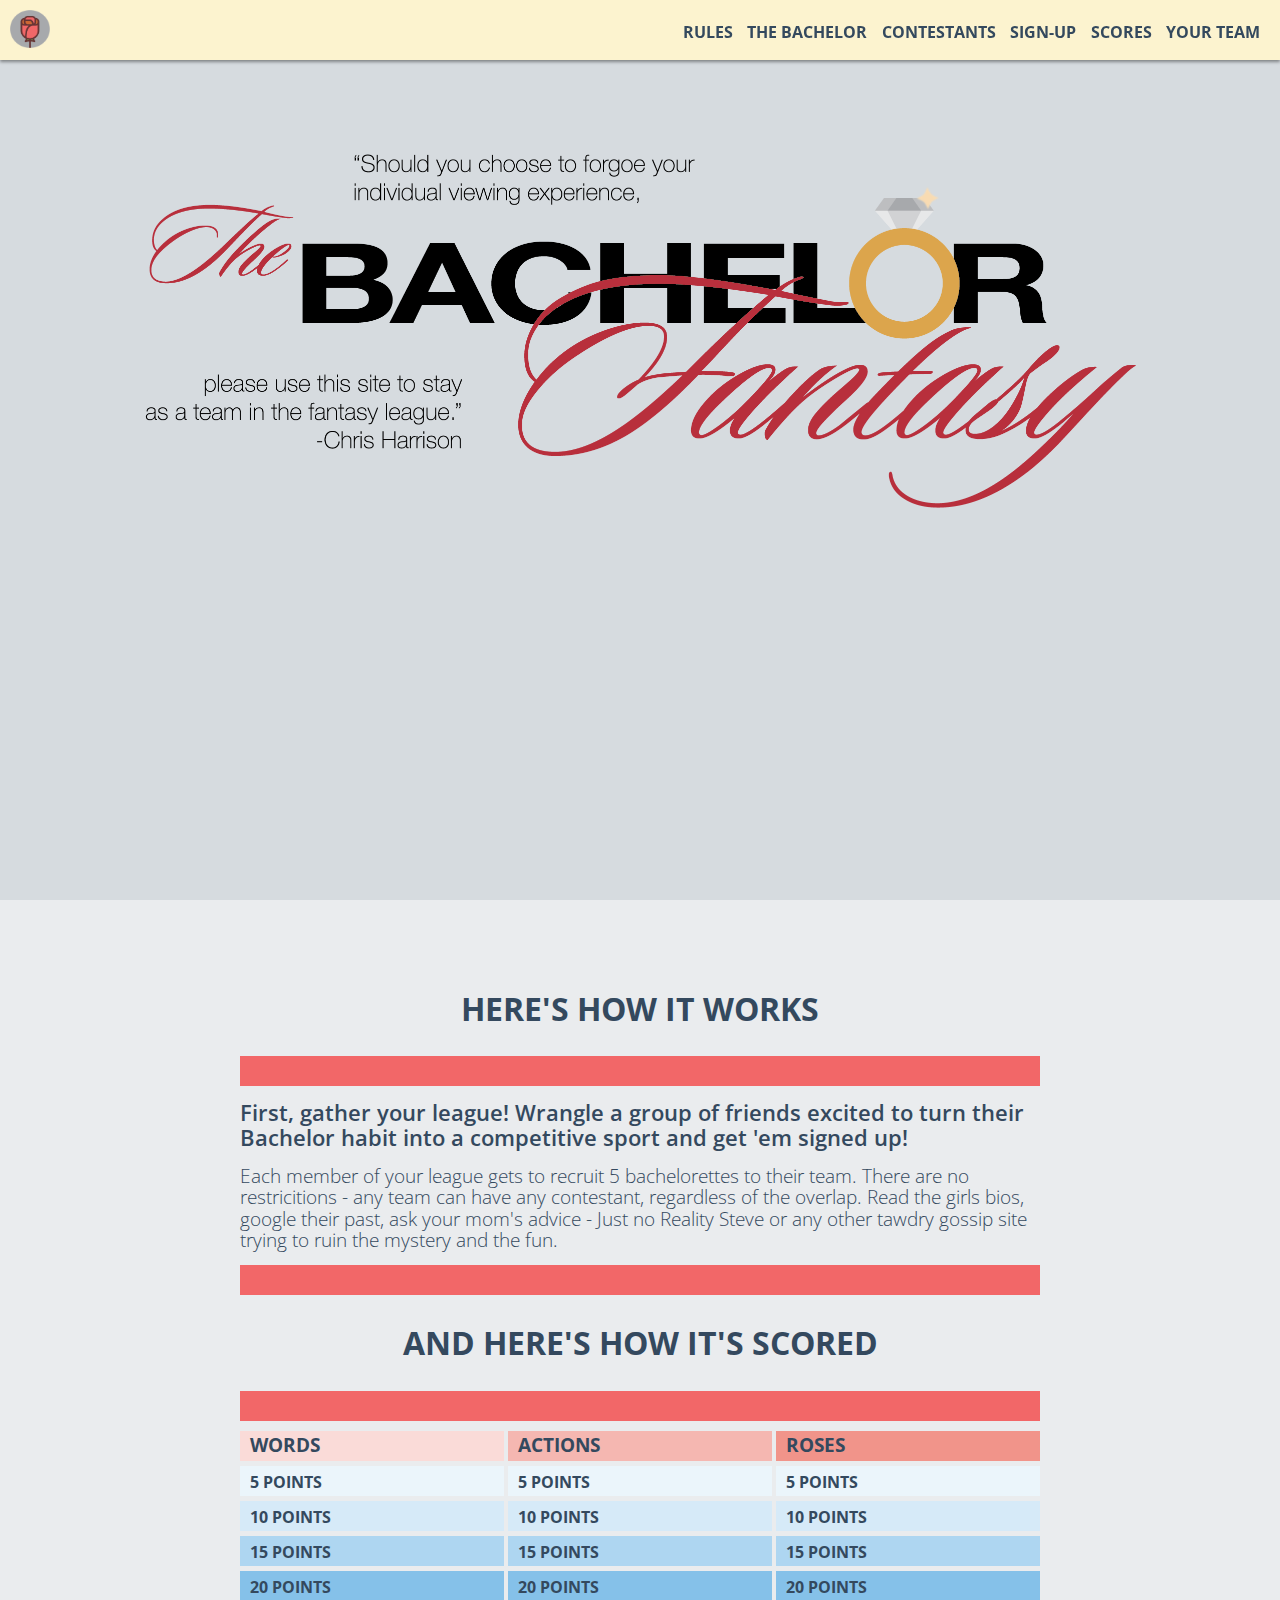
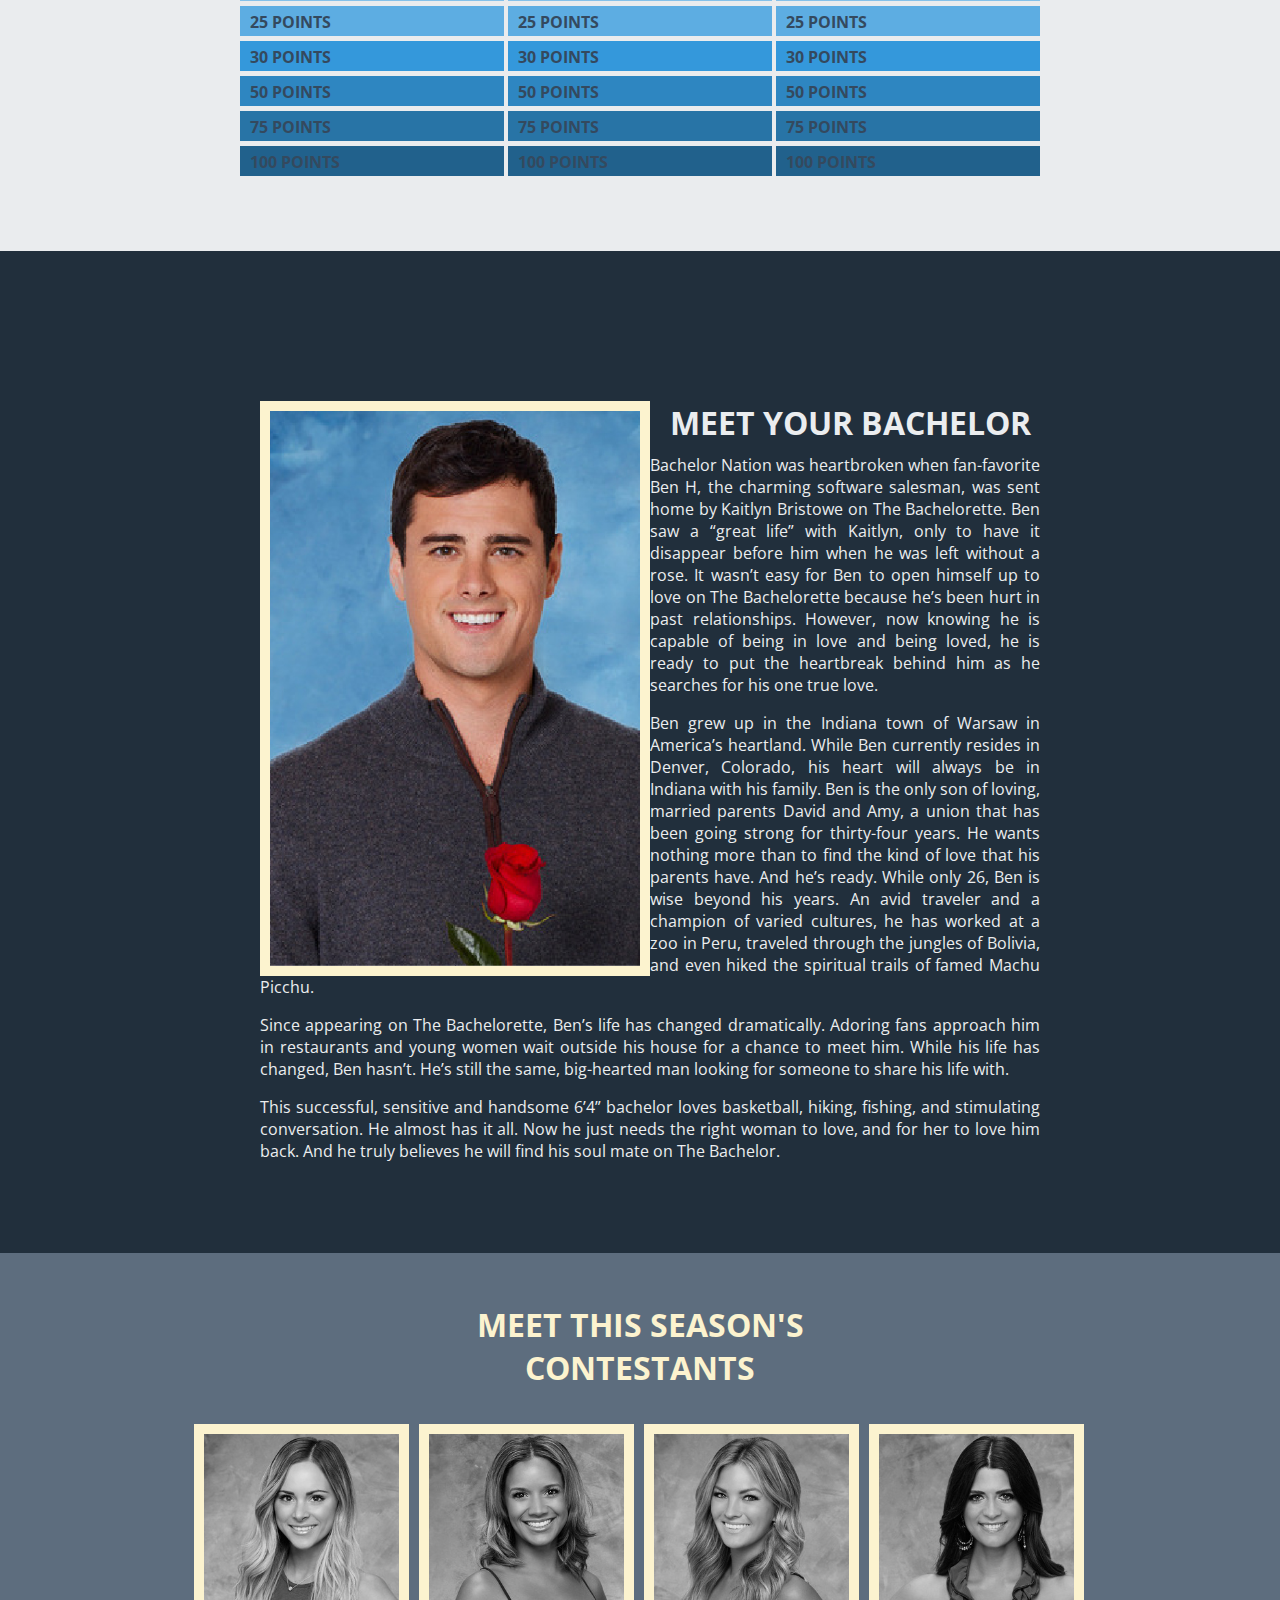
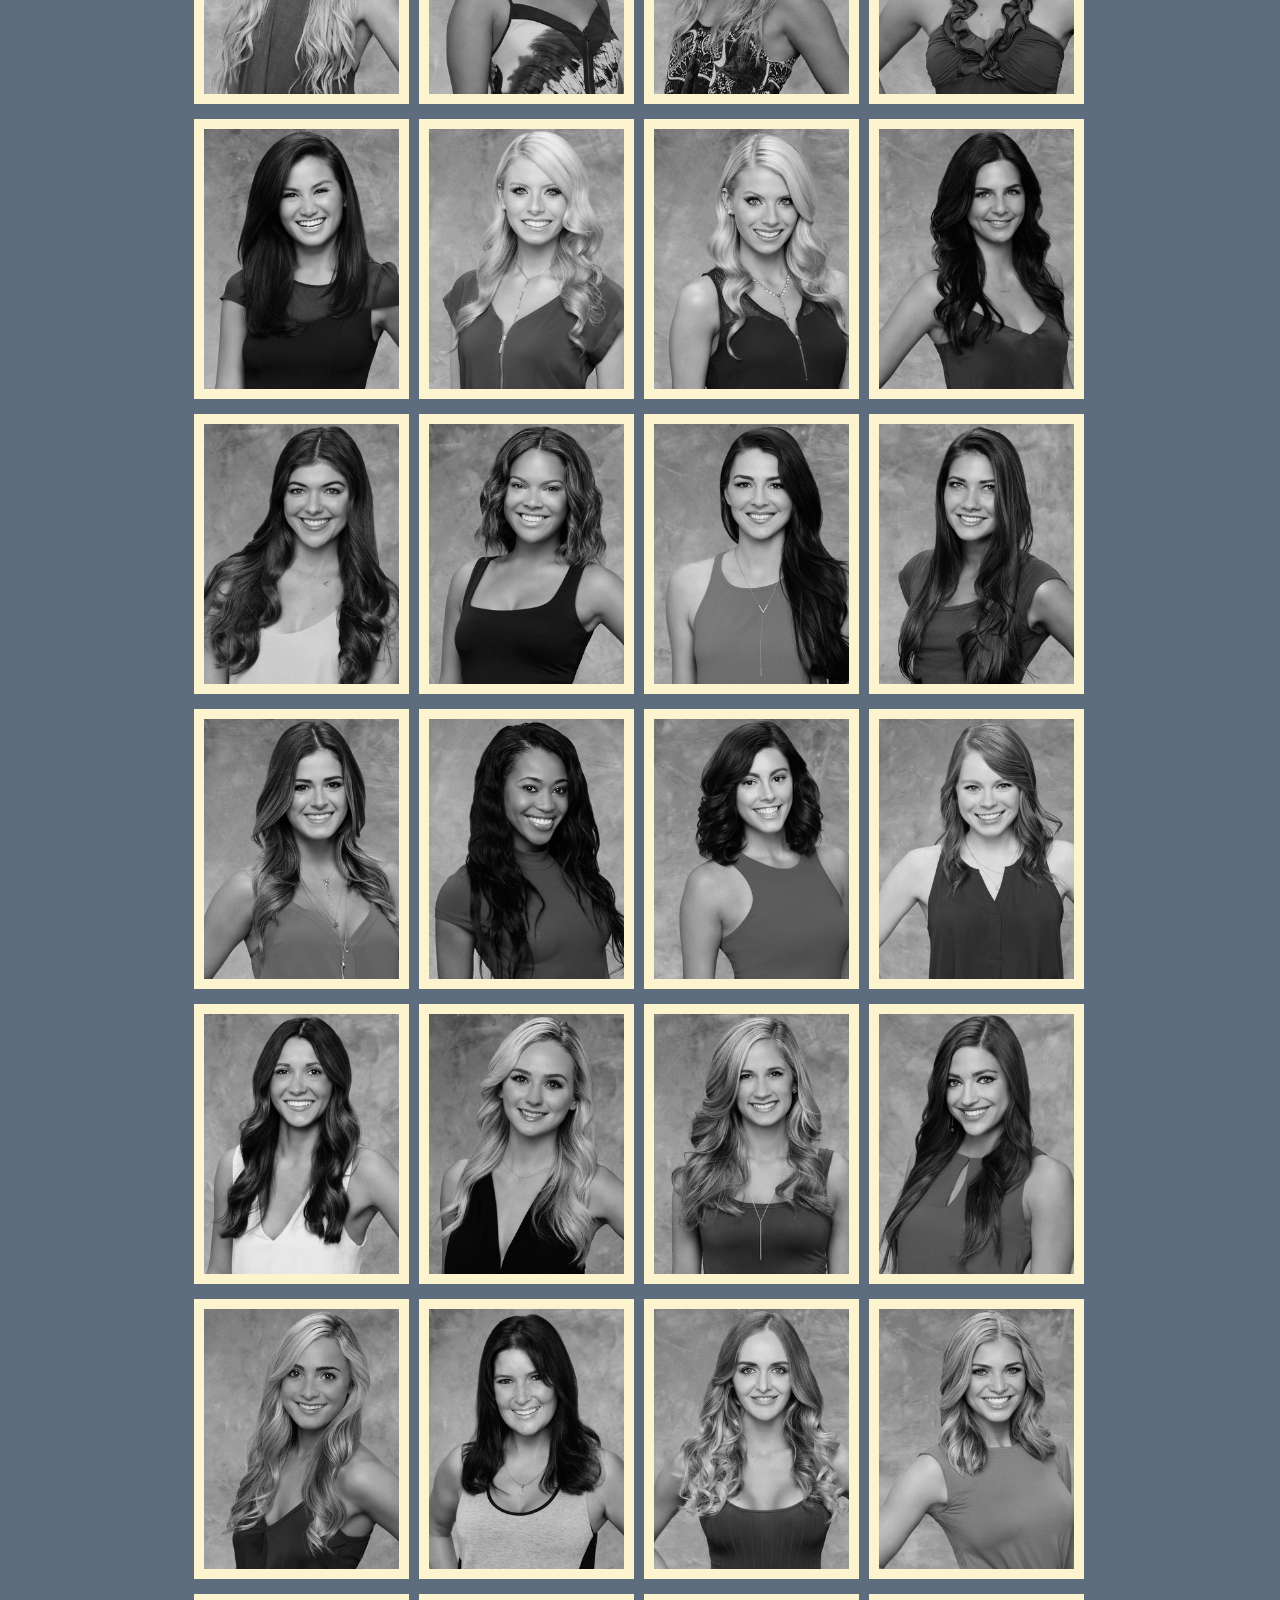
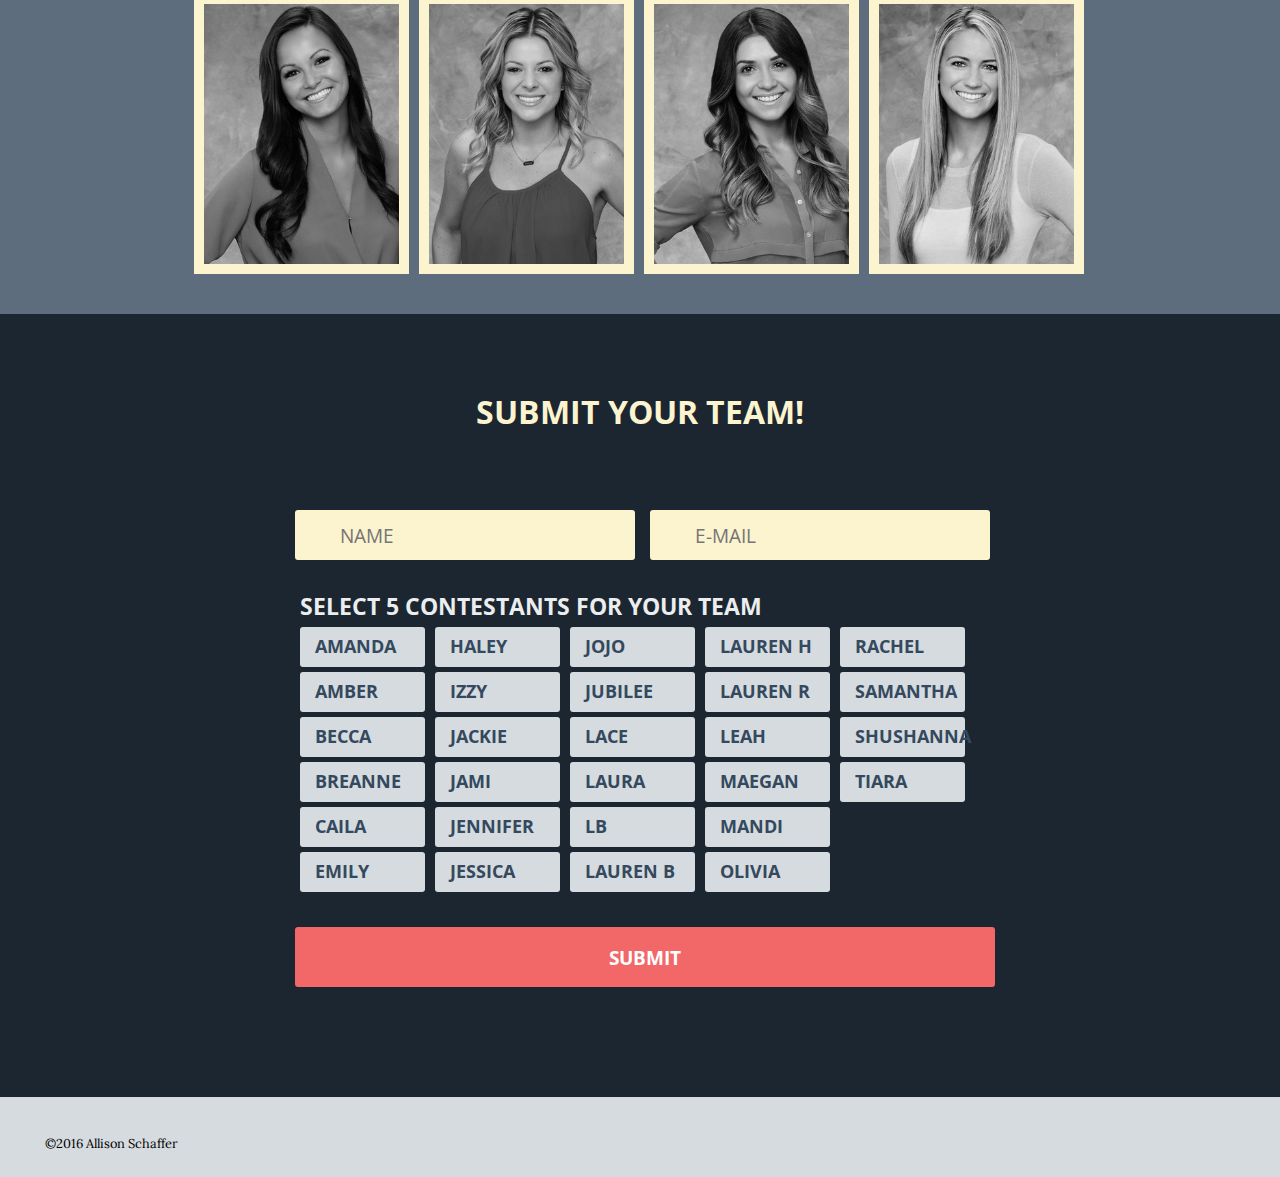
==== commit 6e0e0a19: "Continuing Final Project" ====
--- a/Final Project/index.html
+++ b/Final Project/index.html
@@ -55,82 +55,149 @@
                 <div class="columns-container clearfix">
                     <div class="words-column">
                         <div class="scores-header">Words</div>
-                        <div class="five-points-header">5 Points</div>
-                        <p>Mentions a family member</p>
-                        <p>Mentions their parents' relationship</p>
-                        <p>Mentions their child</p>
-                        <p>Swears</p>
-                        <div class="ten-points-header">10 Points</div>
-                        <p>Metions a deceased loved one</p>
-                        <p>Mentions a previous fiance or spouse</p>
-                        <p>Expresses fear of a date activity</p>
-                        <div class="fifteen-points-header">15 Points</div>
-                        <p>Discusses their virginity</p>
-                        <p>Says "This is the perfect place to fall in love"</p>
-                        <p>Tells the bachelor/ette they see a future with them</p>
-                        <div class="twenty-points-header">20 Points</div>
-                        <p>Says "I'm not here to make friends"</p>
-                        <p>Says "I'm falling for you/them"</p>
-                        <p>Gets into a verbal fight (involes yelling)</p>
-                        <div class="twentyfive-points-header">25 Points</div>
-                        <div class="thirty-points-header">30 Points</div>
-                        <p>Says "I Love You" to bachelor/ette</p>
-                        <p>Tells bachelor/ette somone in the house is "not here for the right reasons"</p>
+                        <div class="points-header five">5 Points</div>
+                            <div class="scoring-items">
+                                <p>Mentions a family member</p>
+                                <p>Mentions their parents' relationship</p>
+                                <p>Mentions their child</p>
+                                <p>Swears</p>
+                            </div>
+                        <div class="points-header ten">10 Points</div>
+                            <div class="scoring-items">
+                                <p>Metions a deceased loved one</p>
+                                <p>Mentions a previous fiance or spouse</p>
+                                <p>Expresses fear of a date activity</p>
+                            </div>
+                        <div class="points-header fifteen">15 Points</div>
+                            <div class="scoring-items">
+                                <p>Discusses their virginity</p>
+                                <p>Says "This is the perfect place to fall in love"</p>
+                                <p>Tells the bachelor/ette they see a future with them</p>
+                            </div>
+                        <div class="points-header twenty">20 Points</div>
+                            <div class="scoring-items">
+                                <p>Says "I'm not here to make friends"</p>
+                                <p>Says "I'm falling for you/them"</p>
+                                <p>Gets into a verbal fight (involes yelling)</p>
+                            </div>
+                        <div class="points-header twentyfive">25 Points</div>
+                            <div class="no-items">
+                                <p>none</p>
+                            </div>
+                        <div class="points-header thirty">30 Points</div>
+                            <div class="scoring-items">
+                                <p>Says "I Love You" to bachelor/ette</p>
+                                <p>Tells bachelor/ette somone in the house is "not here for the right reasons"</p>
+                            </div>
+                        <div class="points-header fifty">50 Points</div>
+                            <div class="no-items">
+                                <p>none</p>
+                            </div>
+                        <div class="points-header seventyfive">75 Points</div>
+                            <div class="no-items">
+                                <p>none</p>
+                            </div>
+                        <div class="points-header hundred">100 Points</div>
+                            <div class="no-items">
+                                <p>none</p>
+                            </div>
                     </div>
                     <div class="actions-column">
                         <div class="scores-header">Actions</div>
-                        <div class="five-points-header">5 Points</div>
-                        <p>Interrupts someone's one-on-one time</p>
-                        <p><em>uses the phrase "steal him/her away" during the above</em></p>
-                        <p>Dances</p>
-                        <p>Wears a Helmet</p>
-                        <p>Sings/Plays an Instrument</p>
-                        <p>Hot Tubs</p>
-                        <p>Gives Bachelor/ette a gift</p>
-                        <p>Goes on a picnic</p>
-                        <p>Goes on a date in a foreign country</p>
-                        <div class="ten-points-header">10 Points</div>
-                        <p>wears a costume/clothes native to another country</p>
-                        <p>attends a concert</p>
-                        <p>rides in a helicopter</p>
-                        <p>rides on a boat</p>
-                        <p>rides in or drives a sports car</p>
-                        <p>kisses bachelor/ette on the lips</p>
-                        <div class="fifteen-points-header">15 Points</div>
-                        <p>makes out with the bachelor/ette</p>
-                        <p>appears visibly drunk</p>
-                        <p>meet's the bachelor's family and/or friends</p>
-                        <div class="twenty-points-header">20 Points</div>
-                        <p>needs medical attention</p>
-                        <p>cries on camera</p>
-                        <div class="twentyfive-points-header">25 Points</div>
-                        <p>has a secret significant other at home</p>
-                        <div class="thirty-points-header">30 Points</div>
-                        <p>leaves the show early of their own accord</p>
-                        <p>draft the next bachelor/ette on your team</p>
-                        <div class="fifty-points-header">50 Points</div>
-                        <p>comes back to the show to beg for another chance</p>
+                        <div class="points-header five">5 Points</div>
+                            <div class="scoring-items">
+                                <p>Interrupts someone's one-on-one time</p>
+                                <p><em>uses the phrase "steal him/her away" during the above</em></p>
+                                <p>Dances</p>
+                                <p>Wears a Helmet</p>
+                                <p>Sings/Plays an Instrument</p>
+                                <p>Hot Tubs</p>
+                                <p>Gives Bachelor/ette a gift</p>
+                                <p>Goes on a picnic</p>
+                                <p>Goes on a date in a foreign country</p>
+                            </div>
+                        <div class="points-header ten">10 Points</div>
+                            <div class="scoring-items">
+                                <p>wears a costume/clothes native to another country</p>
+                                <p>attends a concert</p>
+                                <p>rides in a helicopter</p>
+                                <p>rides on a boat</p>
+                                <p>rides in or drives a sports car</p>
+                                <p>kisses bachelor/ette on the lips</p>
+                            </div>
+                        <div class="points-header fifteen">15 Points</div>
+                            <div class="scoring-items">
+                                <p>makes out with the bachelor/ette</p>
+                                <p>appears visibly drunk</p>
+                                <p>meet's the bachelor's family and/or friends</p>
+                            </div>
+                        <div class="points-header twenty">20 Points</div>
+                            <div class="scoring-items">
+                                <p>needs medical attention</p>
+                                <p>cries on camera</p>
+                            </div>
+                        <div class="points-header twentyfive">25 Points</div>
+                            <div class="scoring-items">
+                                <p>has a secret significant other at home</p>
+                            </div>
+                        <div class="points-header thirty">30 Points</div>
+                            <div class="scoring-items">
+                                <p>leaves the show early of their own accord</p>
+                                <p>draft the next bachelor/ette on your team</p>
+                            </div>
+                        <div class="points-header fifty">50 Points</div>
+                            <div class="scoring-items">
+                                <p>comes back to the show to beg for another chance</p>
+                            </div>
+                        <div class="points-header seventyfive">75 Points</div>
+                            <div class="no-items">
+                                <p>none</p>
+                            </div>
+                        <div class="points-header hundred">100 Points</div>
+                            <div class="no-items">
+                                <p>none</p>
+                            </div>
                     </div>
                     <div class="roses-column">
                         <div class="scores-header">Roses</div>
-                        <div class="five-points-header">5 Points</div>
-                        <div class="ten-points-header">10 Points</div>
-                        <p>gets selected to go on a group date</p>
-                        <div class="fifteen-points-header">15 Points</div>
-                        <div class="twenty-points-header">20 Points</div>
-                        <p>gets selected to go on a one-on-one date</p>
-                        <div class="twentyfive-points-header">25 Points</div>
-                        <p>gets a rose to stay another week</p>
-                        <div class="thirty-points-header">30 Points</div>
-                        <p>gets first impression rose</p>
-                        <p>gets the rose on a group date</p>
-                        <div class="fifty-points-header">50 Points</div>
-                        <p>gets the rose on a two-on-one date</p>
-                        <p>makes it to hometown dates</p>
-                        <div class="seventyfive-points-header">75 Points</div>
-                        <p>accepts fantasy sweet invitation</p>
-                        <div class="hundred-points-header">100 Points</div>
-                        <p>gets the final rose</p>
+                        <div class="points-header five">5 Points</div>
+                            <div class="no-items">
+                                <p>none</p>
+                            </div>
+                        <div class="points-header ten">10 Points</div>
+                            <div class="scoring-items">
+                                <p>gets selected to go on a group date</p>
+                            </div>
+                        <div class="points-header fifteen">15 Points</div>
+                            <div class="no-items">
+                                <p>none</p>
+                            </div>
+                        <div class="points-header twenty">20 Points</div>
+                            <div class="scoring-items">
+                                <p>gets selected to go on a one-on-one date</p>
+                            </div>
+                        <div class="points-header twentyfive">25 Points</div>
+                            <div class="scoring-items">
+                                <p>gets a rose to stay another week</p>
+                            </div>
+                        <div class="points-header thirty">30 Points</div>
+                            <div class="scoring-items">
+                                <p>gets first impression rose</p>
+                                <p>gets the rose on a group date</p>
+                            </div>
+                        <div class="points-header fifty">50 Points</div>
+                            <div class="scoring-items">
+                                <p>gets the rose on a two-on-one date</p>
+                                <p>makes it to hometown dates</p>
+                            </div>
+                        <div class="points-header seventyfive">75 Points</div>
+                            <div class="scoring-items">
+                                <p>accepts fantasy sweet invitation</p>
+                            </div>
+                        <div class="points-header hundred">100 Points</div>
+                            <div class="scoring-items">
+                                <p>gets the final rose</p>
+                            </div>
                     </div> 
                 </div>                   
             </div>
@@ -140,10 +207,12 @@
             <div class="homepage-about-container clearfix">
                 <div class="homepage-about-column1 clearfix">
                     <img src="img/benhiggens.jpg" alt="Ben Higgens">
-                </div>
-                <div class="homepage-about-column2 clearfix">
+<!--                 <div class="homepage-about-column2 clearfix"> -->
                     <h2>Meet Your Bachelor</h2>
-                    <p>You'll prove I can trust you when the day comes that you have to kill me. And you do. But I haven't spent any money! I was all... dead and frugal. No need, little lady, your tears of gratitude are enough for me. Don't strain your brain trying, then. Might break something. And that'd be where you find stored such things as empathy, compassion, an aversion to disemboweling puppies. They're a little bit bison.</p>
+                    <p>Bachelor Nation was heartbroken when fan-favorite Ben H, the charming software salesman, was sent home by Kaitlyn Bristowe on The Bachelorette. Ben saw a “great life” with Kaitlyn, only to have it disappear before him when he was left without a rose. It wasn’t easy for Ben to open himself up to love on The Bachelorette because he’s been hurt in past relationships. However, now knowing he is capable of being in love and being loved, he is ready to put the heartbreak behind him as he searches for his one true love.</p>
+                    <p>Ben grew up in the Indiana town of Warsaw in America’s heartland. While Ben currently resides in Denver, Colorado, his heart will always be in Indiana with his family. Ben is the only son of loving, married parents David and Amy, a union that has been going strong for thirty-four years. He wants nothing more than to find the kind of love that his parents have. And he’s ready. While only 26, Ben is wise beyond his years. An avid traveler and a champion of varied cultures, he has worked at a zoo in Peru, traveled through the jungles of Bolivia, and even hiked the spiritual trails of famed Machu Picchu.</p>
+                    <p>Since appearing on The Bachelorette, Ben’s life has changed dramatically. Adoring fans approach him in restaurants and young women wait outside his house for a chance to meet him. While his life has changed, Ben hasn’t. He’s still the same, big-hearted man looking for someone to share his life with.</p>
+                    <p>This successful, sensitive and handsome 6’4” bachelor loves basketball, hiking, fishing, and stimulating conversation. He almost has it all. Now he just needs the right woman to love, and for her to love him back. And he truly believes he will find his soul mate on The Bachelor.</p>
                 </div>
             </div>
         </div>
@@ -158,28 +227,47 @@
                     <img id="amanda" src="img/amanda.jpg" alt="Amanda">
                     <div class="js-contestant-bio">
                         <h3>Amanda</h3>
-                        <p>Copy</p>
+                        <p><strong>Age:</strong> 25  <strong>Occupation:</strong> Esthetician  <strong>Height:</strong> 5’3”<strong>Hometown:</strong> Rancho Santa Margarita, CA <strong>Tattoos:</strong> None</p>
+                        <p><strong>All-Time Favorite Movies:</strong> Grease, Bridesmaids, and The Notebook, of course</p>
+                        <p><strong>What is the most outrageous thing you have ever done?</strong> I hiked 12 miles to a waterfall in Kauai during a thunderstorm.</p>
+                        <p><strong>What is your greatest achievement to date?</strong> My two daughters. They’re the most amazing little humans. I am amazed by them every day.</p>
+                        <p><strong>What’s your guiltiest pleasure of any kind? Nutella &amp; Peanut Butter</strong></p>
+                        <p><strong>What is your favorite all-time book and why?</strong> Pride and Prejudice by Jane Austen because it is such a good love story, but also funny, beautifully written, and timeless.</p>
                     </div>
                 </div>
                 <div class="contestant">
                     <img id="amber" src="img/amber.jpg" alt="Amber">
                     <div class="js-contestant-bio">
                         <h3>Amber</h3>
-                        <p>Copy</p>
+                        <p><strong>Age:</strong> 30 <strong>Occupation:</strong> Bartender <strong>Hometown:</strong> Chicago, IL <strong>Height:</strong> 5'3" <strong>Tattoos:</strong> None</p>
+                        <p><strong>Can't live without:</strong> Teddy bear, Mom, best friends, brother</p>
+                        <p><strong>If you could be someone else for just one day, who would it be?</strong> A zookeeper. I would love to be around the different animals and watch how they live.</p>
+                        <p><strong>If you won the lottery, what would you do with your winnings?</strong> Travel -- there is so much to see in this world. Also so many families in different countries that can use help.</p>
+                        <p><strong>Top 3 all-time favorite movies?</strong> The Lion King, Reservoir Dogs, and A Bronx Tale.</p>
+                        <p><strong>What does being married mean to you?</strong> Committing to be with each other no matter how tough it can be. Having a life-long friendship and being there for one another.</p>
                     </div>
                 </div>
                 <div class="contestant">
                     <img id="becca" src="img/becca.jpg" alt="Becca">
                     <div class="js-contestant-bio">
                         <h3>Becca</h3>
-                        <p>Copy</p>
+                        <p><strong>Age:</strong> 26 <strong>Occupation:</strong> Chiropractic Assistant <strong>Hometown:</strong> San Diego, CA <strong>Height:</strong> 5'5" <strong>Tattoos:</strong> Two</p>
+                        <p><strong>Biggest date fear:</strong> Having stomach issues and clogging up a toilet, a la Dumb and Dumber</p>
+                        <p><strong>If you could be any animal, what would you be?</strong> A dolphin. They're beautiful and supposedly use 20% of their brains -- brilliant!</p>
+                        <p><strong>What's your most embarrassing moment?</strong> I have several -- once I was getting gas and the guy asked, "What kind of gas do you like?" and I thought he asked "What kind of guys do you like?" I responded, "Tall, dark, and handsome." He just stared at me and repeated the question.</p>
+                        <p><strong>What is your greatest achievement to date?</strong> Staying and living alone in California when my sister and brother-in-law went back home to Louisiana.</p>
                     </div>
                 </div> 
                 <div class="contestant">
                     <img id="breanne" src="img/breanne.jpg" alt="Breanne">
                     <div class="js-contestant-bio">
-                        <h3>Name</h3>
-                        <p>Copy</p>
+                        <h3>Breanne</h3>
+                        <p><strong>Age:</strong> 30 <strong>Occupation:</strong> Nutritional Therapist <strong>Hometown:</strong> Seattle, WA <strong>Height:</strong> 5’7” <strong>Tattoos:</strong> None</p>
+                        <p><strong>Favorite Music:</strong> Lana Del Rey, Lady Gaga, Beyonce – they are incredible women who love themselves and are confident to share their gifts with the world!</p>
+                        <p><strong>All-Time Favorite Movies:</strong> That Thing You Do!, Anchorman, Notting Hill</p>
+                        <p><strong>What is the best trip you have ever been on and why?</strong> New York for my 30th birthday. I went all by myself, went to Fashion Week, and went to some amazing events. I made the best connections of my life there and still keep in contact.</p>
+                        <p><strong>What do you hope to get out of participating in “The Bachelor”?</strong> I want to find the love my life and be role models together for what true love is. I want to show America that anything is possible and God will give you the desires of your heart. #powercouple – Yes, I hashtagged that. ;)</p>
+</p>
                     </div>
                 </div>   
             </div>
@@ -190,29 +278,43 @@
                 <div class="contestant">
                     <img src="img/caila.jpg" alt="Caila">
                     <div class="js-contestant-bio">
-                        <h3>Name</h3>
-                        <p>Copy</p>
+                        <h3>Caila</h3>
+                        <p><strong>Age:</strong> 24 <strong>Occupation:</strong> Software Sales Rep. <strong>Hometown:</strong> Hudson, OH <strong>Height:</strong> 5’4”</p>
+                        <p><strong>Tattoos:</strong> Yes, just one on my right hip. It is a half-inch tattoo of the Hawaiian islands.</p>
+                        <p><strong>What is your cultural background, and how important is it to you?</strong> I am half Filipino and half German/Irish/Swiss. It is important to me to be open to trying new things and I would hope to share some traditions.</p>
+                        <p><strong>I hate it when my date…</strong> Curses… picks their nose/overly wipes their nose… breathes heavily… is too protective too soon….gets so cheesy that it seems fake, like, “Here is a leaf on a bush we passed on our first date because I’m a romantic guy.”</p>
+                        <p><strong>Do you plan on having kids someday?</strong> If yes, how many and why? Yes!!! I would love to have 3 kids, because that’s the perfect amount to fit in a 5-seater car for traveling.</p>
                     </div>
                 </div>
                 <div class="contestant">
                     <img id="emily" src="img/emily.jpg" alt="Emily">
                     <div class="js-contestant-bio">
-                        <h3>Name</h3>
-                        <p>Copy</p>
+                        <h3>Emily</h3>
+                        <p><strong>Age:</strong> 22 <strong>Occupation:</strong> Twin <strong>Hometown:</strong> Las Vegas, NV <strong>Height:</strong> 5’4 <strong>Tattoos:</strong> None</p>
+                        <p><strong>What are the top 3 things on your bucket list?</strong>1. To be in New York on New Year’s Eve to watch the ball drop and see all the people! 2. Travel to unique places out of the country and do crazy things like bungee jump, zip line, and adventure around and make unforgettable memories. 3. Go to Six Flags and ride every single ride!</p>
+                        <p><strong>What’s your most embarrassing moment?</strong> Peeing my pants in front of my whole high school cheer team from laughing so hard!</p>
+                        <p><strong>Describe your idea of the ultimate date.</strong> The ultimate date for me would be something simple. Like laying somewhere looking at the stars and having great conversations and laughing.</p>
                     </div>
                 </div>
                 <div class="contestant">
                     <img id="haley" src="img/haley.jpg" alt="Haley">
                     <div class="js-contestant-bio">
-                        <h3>Name</h3>
-                        <p>Copy</p>
+                        <h3>Haley</h3>
+                        <p><strong>Age:</strong> 22 <strong>Occupation:</strong> Twin <strong>Hometown:</strong> Las Vegas, NV <strong>Tattoos:</strong> None</p>
+                        <p><strong>What’s the most outrageous thing you have ever done?</strong> Working in a nightclub! Only because I don’t drink or party.</p>
+                        <p><strong>What does being married mean to you?</strong> Being married is a big deal to me. It’s protecting someone else’s heart the same way you would protect yours. It means being loyal and faithful.</p>
+                        <p><strong>What is your greatest achievement to date?</strong> Making it to the semi-finals on Dallas Cowboys cheerleaders!</p>
+                        <p><strong>If you could be someone else for just one day, who would it be and why?</strong> Taylor Swift, because she’s a classy gal! I love everything about her and all that she does.</p>
                     </div>
                 </div> 
                 <div class="contestant">
                     <img id="izzy" src="img/izzy.jpg" alt="Izzy">
                     <div class="js-contestant-bio">
-                        <h3>Name</h3>
-                        <p>Copy</p>
+                        <h3>Izzy</h3>
+                        <p><strong>Age:</strong> 24 <strong>Occupation:</strong> Graphic Designer <strong>Hometown:</strong> Branford, CT <strong>Height:</strong> 5’6” <strong>Tattoos:</strong> None.</p>
+                        <p><strong>What is your favorite childhood memory?</strong> Family vacations. We always took a special trip once a year. One time we chartered a sailboat with a captain around the British Virgin Island for 10 days. We lived on the boat, ate, slept, showered, etc. It was an amazing experience. The Top 20 Beatles album will forever remind me of that trip.</p>
+                        <p><strong>What is the most romantic present you have ever received and why?</strong> A journal with handwritten entries from every day of our vacation Europe together. It was cool to look back and read on the memories and how he was feeling each day.</p>
+                        <p><strong>Where do you see yourself in 5 years?</strong> In five years, I see myself living in a city I have never lived, hopefully with a man I love dearly, with a job I enjoy – preferably my own graphic design studio designing wedding/event invitations. </p>
                     </div>
                 </div> 
             </div>
@@ -223,29 +325,58 @@
                 <div class="contestant">
                     <img id="jackie" src="img/jackie.jpg" alt="Jackie">
                     <div class="js-contestant-bio">
-                        <h3>Name</h3>
-                        <p>Copy</p>
+                        <h3>Jackie</h3>
+                        <p><strong>Age:</strong> 23 <strong>Occupation:</strong> Gerontologist <strong>Hometown:</strong> San Francisco, CA <strong>Height:</strong> 5’9 <strong>Tattoos:</strong> None</p>
+
+                        <p><strong>All-Time Favorite Movies:</strong> Seven Pounds, Elf, March of the Penguins</p>
+
+                        <p><strong>What’s the most outrageous thing you have ever done?</strong> I went paragliding with my dad in the Alps. We had to jump off a cliff hoping our parachutes would work… luckily, we lived to tell the tale.</p>
+
+                        <p><strong>What does marriage mean to you?</strong> Marriage means committing fully to your best friend and promising to love that person for all eternity and to make all sacrifices necessary to cherish and respect that love.</p>
+
+                        <p><strong>What are five things you can't live without?</strong> My Bible, my stuffed giraffe "Fergus," floss, chocolate and my running shoes.</p>
                     </div>
                 </div>
                 <div class="contestant">
                     <img id="jami" src="img/jami.jpg" alt="Jami">
                     <div class="js-contestant-bio">
-                        <h3>Name</h3>
-                        <p>Copy</p>
+                        <h3>Jami</h3>
+                        <p><strong>Age:</strong> 23 <strong>Occupation:</strong> Bartender <strong>Hometown:</strong> St. Albert, Alberta, Canada <strong>Height:</strong> 5'5" <strong>Tattoos:</strong> 3</p>
+
+                        <p>W<strong>hat is your all-time favorite book and why?</strong> Arthur Miller’s The Crucible. It’s a play, but it taught me a lot about how much one action can affect so many people.</p>
+
+                        <p><strong>If you won the lottery, what would you do with your winnings?</strong> Stop everything and take my family and extended family and friends on a cruise. Then buy a house for me and my friends to live like “Entourage” with tons of animals.</p>
+
+                        <p><strong>What does being married mean to you?</strong> Spending every day with your best friend and having daily adventures. </p>
                     </div>
                 </div>
                 <div class="contestant">
                     <img id="jennifer" src="img/jennifer.jpg" alt="Jennifer">
                     <div class="js-contestant-bio">
-                        <h3>Name</h3>
-                        <p>Copy</p>
+                        <h3>Jennifer</h3>
+                        <p><strong>Age:</strong> 25 <strong>Occupation:</strong> Small Business Owner <strong>Hometown:</strong> Fort Lauderdale, FL <strong>Height:</strong> 5’7” <strong>Tattoos:</strong> None.</p>
+                        <p><strong>If you could be any animal, which one and why?</strong> Dolphin! They are beautiful, intelligent and are the only mammals to have sex for pleasure!</p>
+
+                        <p><strong>Lunch with three people, alive or dead, and what would you order?</strong> Amy Schumer, Eckhart Tolle and Eric Decker :) I’d probably be too nervous to eat… I’ll have what they’re having!!!</p>
+
+                        <p><strong>What is your most embarrassing moment?</strong> Face planting in front of an ex-fling and his new girlfriend.</p>
+
+                        <p><strong>Where do you see yourself in 5 years?</strong> Hopefully married! Although if you asked me that 5 years ago, I was supposed to be married by now. I guess I am behind schedule. :)</p>
                     </div>
                 </div> 
                 <div class="contestant">
                     <img id="jessica" src="img/jessica.jpg" alt="Jessica">
                     <div class="js-contestant-bio">
-                        <h3>Name</h3>
-                        <p>Copy</p>
+                        <h3>Jessica</h3>
+                        <p><strong>Age:</strong> 23 <strong>Occupation:</strong> Accountant <strong>Hometown:</strong> Boca Raton, FL <strong>Height:</strong> 5’4” <strong>Tattoos:</strong> One</p>
+
+                        <p><strong>What is your greatest achievement to date?</strong> Passing all four parts of the CPA exam in six months</p>
+
+                        <p><strong>Do you prefer “hot spot” type clubs or low-key bars and why?</strong> Low-key bars. I would rather sit at the bar with a friend and have a drink than have some sweaty dude rubbing up against me at a night club.</p>
+
+                        <p><strong>If you could be a fictional character, who would you be, and why?</strong> Robin Hood. He’s a badass, but has good intentions and a good heart and he is romantic.</p>
+
+                        <p><strong>What does being married mean to you?</strong> Waking up next to your best friend every morning and know you never have to go through life alone.</p>
                     </div>
                 </div> 
             </div>
@@ -669,7 +800,7 @@
         <div class="sign-up">
         <h2>Submit Your Team!</h2>
 
-            <form>
+            <form data-parsley-validate>
                 <div class="cf">
                   <div class="form-left-column">
                         <div class="row">
@@ -687,42 +818,42 @@
                         <div class="contestants-form clearfix">
                             <label for="team-members">Select 5 Contestants for your team</label>
                             <div class="contestants-column-one">
-                                <label id="girls"><input type="checkbox" name="team-members" class="team-members" value="Amanda">Amanda</label><br>
-                                <label><input type="checkbox" name="team-members" class="team-members" value="Amber">Amber</label><br>
-                                <label><input type="checkbox" name="team-members" class="team-members" value="Becca">Becca</label><br>
-                                <label><input type="checkbox" name="team-members" class="team-members" value="Breanne">Breanne</label><br>
-                                <label><input type="checkbox" name="team-members" class="team-members" value="Caila">Caila</label><br>
-                                <label><input type="checkbox" name="team-members" class="team-members" value="Emily">Emily</label><br>
+                                <label><input type="checkbox" name="team-members[]" class="team-members" value="Amanda" data-parsley-maxcheck="5">Amanda</label><br>
+                                <label><input type="checkbox" name="team-members[]" class="team-members" value="Amber">Amber</label><br>
+                                <label><input type="checkbox" name="team-members[]" class="team-members" value="Becca">Becca</label><br>
+                                <label><input type="checkbox" name="team-members[]" class="team-members" value="Breanne">Breanne</label><br>
+                                <label><input type="checkbox" name="team-members[]" class="team-members" value="Caila">Caila</label><br>
+                                <label><input type="checkbox" name="team-members[]" class="team-members" value="Emily">Emily</label><br>
                             </div>
                             <div class="contestants-column-two">
-                                <label><input type="checkbox" name="team-members" class="team-members" value="Haley">Haley</label><br>
-                                <label><input type="checkbox" name="team-members" class="team-members" value="Izzy">Izzy</label><br>
-                                <label><input type="checkbox" name="team-members" class="team-members" value="Jackie">Jackie</label><br>
-                                <label><input type="checkbox" name="team-members" class="team-members" value="Jami">Jami</label><br>
-                                <label><input type="checkbox" name="team-members" class="team-members" value="Jennifer">Jennifer</label><br>
-                                <label><input type="checkbox" name="team-members" class="team-members" value="Jessica">Jessica</label><br>
+                                <label><input type="checkbox" name="team-members[]" class="team-members" value="Haley">Haley</label><br>
+                                <label><input type="checkbox" name="team-members[]" class="team-members" value="Izzy">Izzy</label><br>
+                                <label><input type="checkbox" name="team-members[]" class="team-members" value="Jackie">Jackie</label><br>
+                                <label><input type="checkbox" name="team-members[]" class="team-members" value="Jami">Jami</label><br>
+                                <label><input type="checkbox" name="team-members[]" class="team-members" value="Jennifer">Jennifer</label><br>
+                                <label><input type="checkbox" name="team-members[]" class="team-members" value="Jessica">Jessica</label><br>
                             </div>    
                             <div class="contestants-column-two">
-                                <label><input type="checkbox" name="team-members" class="team-members" value="JoJo">JoJo</label><br>
-                                <label><input type="checkbox" name="team-members" class="team-members" value="Jubilee">Jubilee</label><br>
-                                <label><input type="checkbox" name="team-members" class="team-members" value="Lace">Lace</label><br>
-                                <label><input type="checkbox" name="team-members" class="team-members" value="Laura">Laura</label><br>
-                                <label><input type="checkbox" name="team-members" class="team-members" value="Lb">Lb</label><br>
-                                <label><input type="checkbox" name="team-members" class="team-members" value="LaurenB">Lauren B</label><br>
+                                <label><input type="checkbox" name="team-members[]" class="team-members" value="JoJo">JoJo</label><br>
+                                <label><input type="checkbox" name="team-members[]" class="team-members" value="Jubilee">Jubilee</label><br>
+                                <label><input type="checkbox" name="team-members[]" class="team-members" value="Lace">Lace</label><br>
+                                <label><input type="checkbox" name="team-members[]" class="team-members" value="Laura">Laura</label><br>
+                                <label><input type="checkbox" name="team-members[]" class="team-members" value="Lb">Lb</label><br>
+                                <label><input type="checkbox" name="team-members[]" class="team-members" value="LaurenB">Lauren B</label><br>
                             </div>
                             <div class="contestants-column-two">
-                                <label><input type="checkbox" name="team-members" class="team-members" value="LaurenH">Lauren H</label><br>
-                                <label><input type="checkbox" name="team-members" class="team-members" value="LaurenR">Lauren R</label><br>
-                                <label><input type="checkbox" name="team-members" class="team-members" value="Leah">Leah</label><br>
-                                <label><input type="checkbox" name="team-members" class="team-members" value="Maegan">Maegan</label><br>
-                                <label><input type="checkbox" name="team-members" class="team-members" value="Mandi">Mandi</label><br>
-                                <label><input type="checkbox" name="team-members" class="team-members" value="Olivia">Olivia</label><br>
+                                <label><input type="checkbox" name="team-members[]" class="team-members" value="LaurenH">Lauren H</label><br>
+                                <label><input type="checkbox" name="team-members[]" class="team-members" value="LaurenR">Lauren R</label><br>
+                                <label><input type="checkbox" name="team-members[]" class="team-members" value="Leah">Leah</label><br>
+                                <label><input type="checkbox" name="team-members[]" class="team-members" value="Maegan">Maegan</label><br>
+                                <label><input type="checkbox" name="team-members[]" class="team-members" value="Mandi">Mandi</label><br>
+                                <label><input type="checkbox" name="team-members[]" class="team-members" value="Olivia">Olivia</label><br>
                             </div>
                             <div class="contestants-column-two">
-                                <label><input type="checkbox" name="team-members" class="team-members" value="Rachel">Rachel</label><br>
-                                <label><input type="checkbox" name="team-members" class="team-members" value="Samantha">Samantha</label><br>
-                                <label><input type="checkbox" name="team-members" class="team-members" value="Shushanna">Shushanna</label><br>
-                                <label><input type="checkbox" name="team-members" class="team-members" value="Tiara">Tiara</label><br>
+                                <label><input type="checkbox" name="team-members[]" class="team-members" value="Rachel">Rachel</label><br>
+                                <label><input type="checkbox" name="team-members[]" class="team-members" value="Samantha">Samantha</label><br>
+                                <label><input type="checkbox" name="team-members[]" class="team-members" value="Shushanna">Shushanna</label><br>
+                                <label><input type="checkbox" name="team-members[]" class="team-members" value="Tiara">Tiara</label><br>
                             </div>
                         </div>
                   </div>  
@@ -748,6 +879,7 @@
         <script>window.jQuery || document.write('<script src="js/vendor/jquery-1.11.2.min.js"><\/script>')</script>
         <script src="js/plugins.js"></script>
         <script src="js/jquery.waypoints.js"></script>
+        <script src="js/parsley.js"></script>
         <script src="js/main.js"></script>
 
 
--- a/Final Project/css/main.css
+++ b/Final Project/css/main.css
@@ -125,6 +125,7 @@
     font-family: 'Open Sans Condensed', sans-serif; 
     text-transform: uppercase;
     font-size: 2rem;
+    color: #FCF3CF;
 }
 
 h1, h3 {
@@ -343,7 +344,7 @@
     background-color: #f1948a;
 }
 
-.five-points-header {
+.points-header {
     color: #34495E;
     margin: 0 auto;
     width: 100%;
@@ -357,116 +358,51 @@
     background-color: #ebf5fb;
 }
 
-.ten-points-header {
+.ten {
+    background-color: #d6eaf8;
+}
+
+.fifteen{
+    background-color: #aed6f1;
+}
+
+.twenty {
+    background-color: #85c1e9;
+}
+
+.twentyfive {
+    background-color: #5dade2;
+}
+
+.thirty {
+    background-color: #3498db;
+}
+
+.fifty {
+    background-color: #2e86c1;
+}
+
+.seventyfive {
+    background-color: #2874a6;
+}
+
+.hundred {
+    background-color: #21618c;
+}
+
+.scoring-items {
+    display: none;
+}
+
+.no-items {
     color: #34495E;
     margin: 0 auto;
     width: 100%;
-    height: 30px;
-    margin-top: 5px;
-    padding: 5px 0 0 10px;
     font-family: 'Open Sans Condensed', sans-serif;
     font-size: 1rem;
-    font-weight: 700;
-    text-transform: uppercase;
-    background-color: #d6eaf8;
-}
-
-.fifteen-points-header {
-    color: #34495E;
-    margin: 0 auto;
-    width: 100%;
-    height: 30px;
-    margin-top: 5px;
-    padding: 5px 0 0 10px;
-    font-family: 'Open Sans Condensed', sans-serif;
-    font-size: 1rem;
-    font-weight: 700;
-    text-transform: uppercase;
-    background-color: #aed6f1;
-}
-
-.twenty-points-header {
-    color: #34495E;
-    margin: 0 auto;
-    width: 100%;
-    height: 30px;
-    margin-top: 5px;
-    padding: 5px 0 0 10px;
-    font-family: 'Open Sans Condensed', sans-serif;
-    font-size: 1rem;
-    font-weight: 700;
-    text-transform: uppercase;
-    background-color: #85c1e9;
-}
-
-.twentyfive-points-header {
-    color: #34495E;
-    margin: 0 auto;
-    width: 100%;
-    height: 30px;
-    margin-top: 5px;
-    padding: 5px 0 0 10px;
-    font-family: 'Open Sans Condensed', sans-serif;
-    font-size: 1rem;
-    font-weight: 700;
-    text-transform: uppercase;
-    background-color: #5dade2;
-}
-
-.thirty-points-header {
-    color: #34495E;
-    margin: 0 auto;
-    width: 100%;
-    height: 30px;
-    margin-top: 5px;
-    padding: 5px 0 0 10px;
-    font-family: 'Open Sans Condensed', sans-serif;
-    font-size: 1rem;
-    font-weight: 700;
-    text-transform: uppercase;
-    background-color: #3498db;
-}
-
-.fifty-points-header {
-    color: #34495E;
-    margin: 0 auto;
-    width: 100%;
-    height: 30px;
-    margin-top: 5px;
-    padding: 5px 0 0 10px;
-    font-family: 'Open Sans Condensed', sans-serif;
-    font-size: 1rem;
-    font-weight: 700;
-    text-transform: uppercase;
-    background-color: #2e86c1;
-}
-
-.seventyfive-points-header {
-    color: #34495E;
-    margin: 0 auto;
-    width: 100%;
-    height: 30px;
-    margin-top: 5px;
-    padding: 5px 0 0 10px;
-    font-family: 'Open Sans Condensed', sans-serif;
-    font-size: 1rem;
-    font-weight: 700;
-    text-transform: uppercase;
-    background-color: #2874a6;
-}
-
-.hundred-points-header {
-    color: #34495E;
-    margin: 0 auto;
-    width: 100%;
-    height: 30px;
-    margin-top: 5px;
-    padding: 5px 0 0 10px;
-    font-family: 'Open Sans Condensed', sans-serif;
-    font-size: 1rem;
-    font-weight: 700;
-    text-transform: uppercase;
-    background-color: #21618c;
+    font-weight: 300italic;
+    text-transform: uppercase;
+    display: none;
 }
 
 /*====================
@@ -493,7 +429,7 @@
     display: inline-block;
     float: left;
     /*border: 1px solid black;*/
-    width: 300px;
+    width: 100%;
     padding: 50px 0px 0 20px;
 }
 
@@ -506,23 +442,29 @@
 }
 
 .homepage-about img {
-    max-width: 100%;
+    max-width: 50%;
     border: 10px solid #FCF3CF;
-}
-
-.homepage-about p, h2 {
+    float: left;
+}
+
+.homepage-about p {
     color: #EBEDEF;
+}
+
+.homepage-about h2 {
+    color: #EBEDEF;
+    float: left;
+    padding: 0 0 10px 20px;
+    margin: 0;
 }
 
 .homepage-about p {
     font-family: 'Open Sans', sans-serif;
     font-weight: 400;
-    font-size: 1.3rem;
-}
-
-.homepage-about h2 {
-    margin: 0 0 10px 0;
-}
+    font-size: 1rem;
+    text-align: justify;
+}
+
 
 
 /*====================
@@ -557,13 +499,14 @@
 }
 
 .homepage-contestants h3 {
-    margin: 10px 0 0 40px;
+    margin: 0 0 0 100px;
     font-size: 2rem;
     -webkit-margin-before: 0em;
+    padding: 10px 0 5px 0;
 }
 
 .homepage-contestants p {
-    margin: 5px 0 0 40px;
+    margin: 5px 100px 0 100px;
 }
 
 .contestant {
@@ -929,6 +872,10 @@
     clear: both;
 }
 
+.clear {
+    clear: both;
+}
+
 /* ==========================================================================
    EXAMPLE Media Queries for Responsive Design.
    These examples override the primary ('mobile first') styles.
